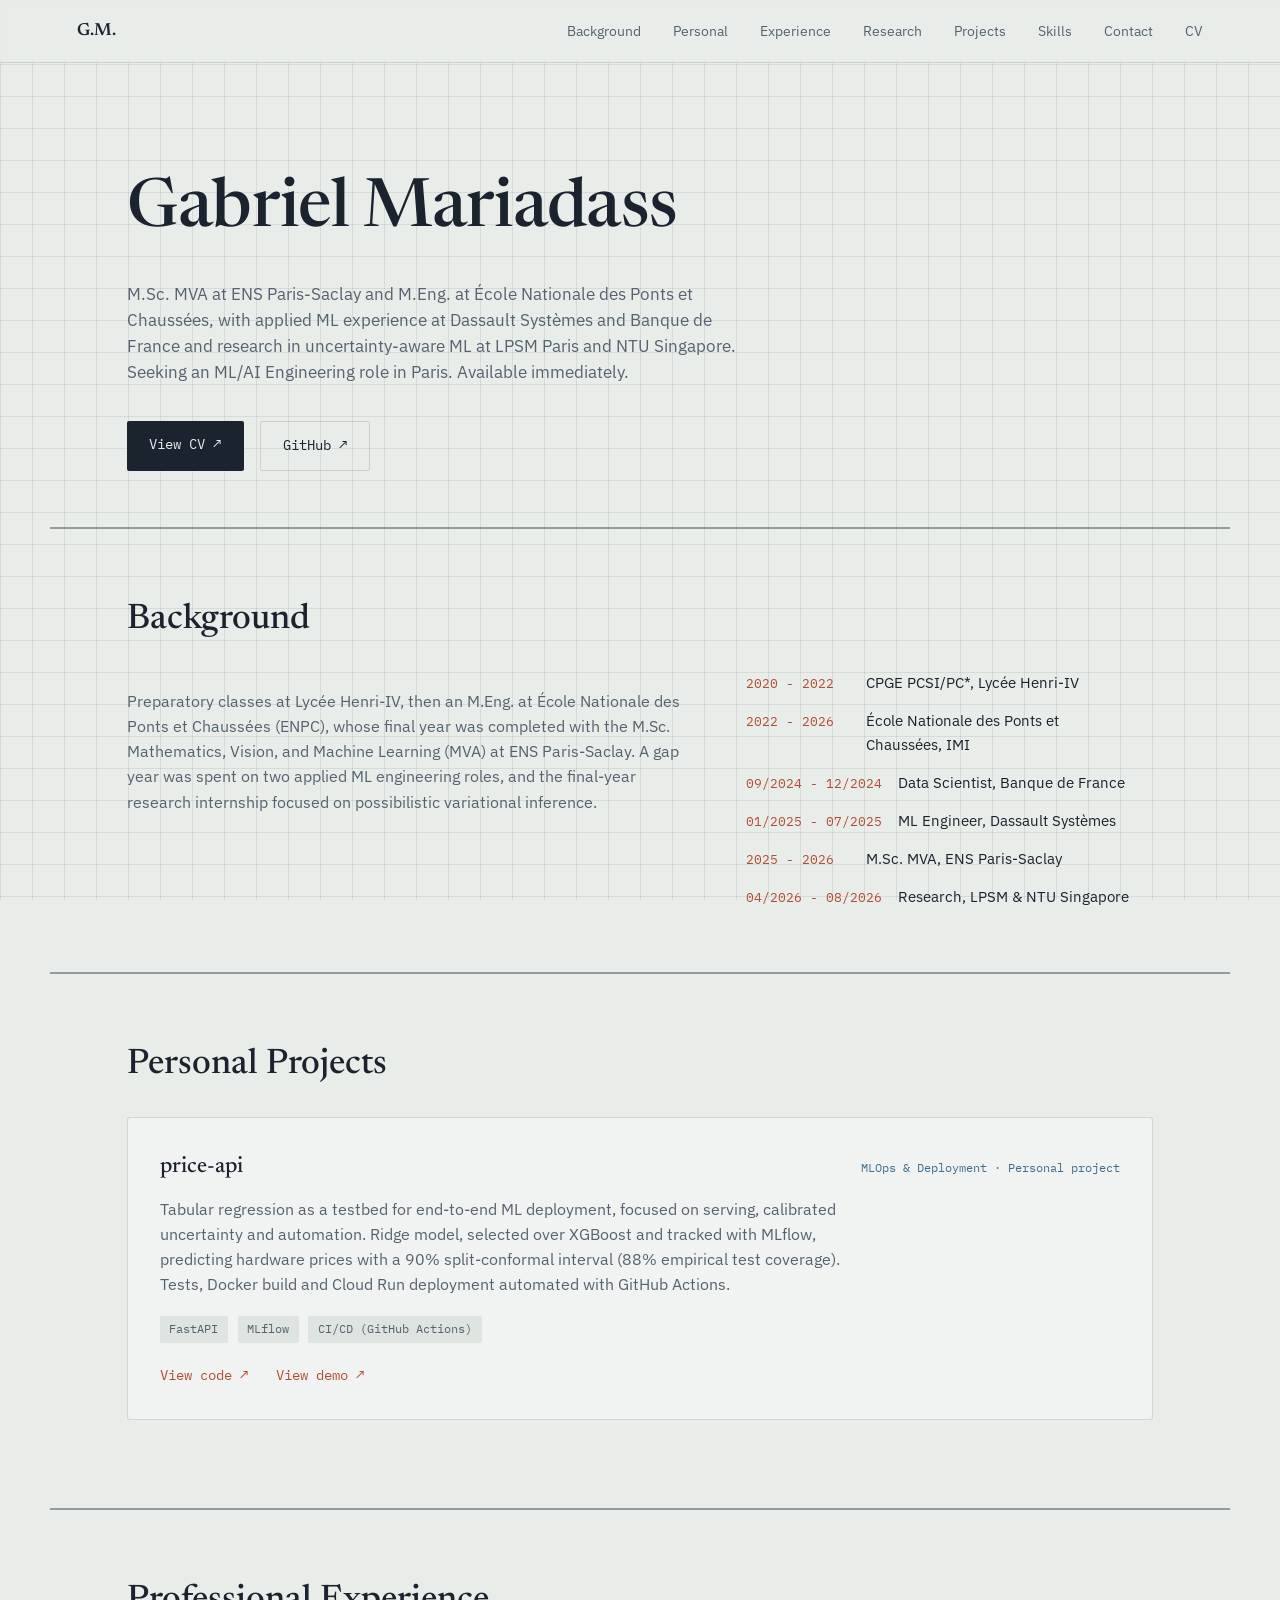
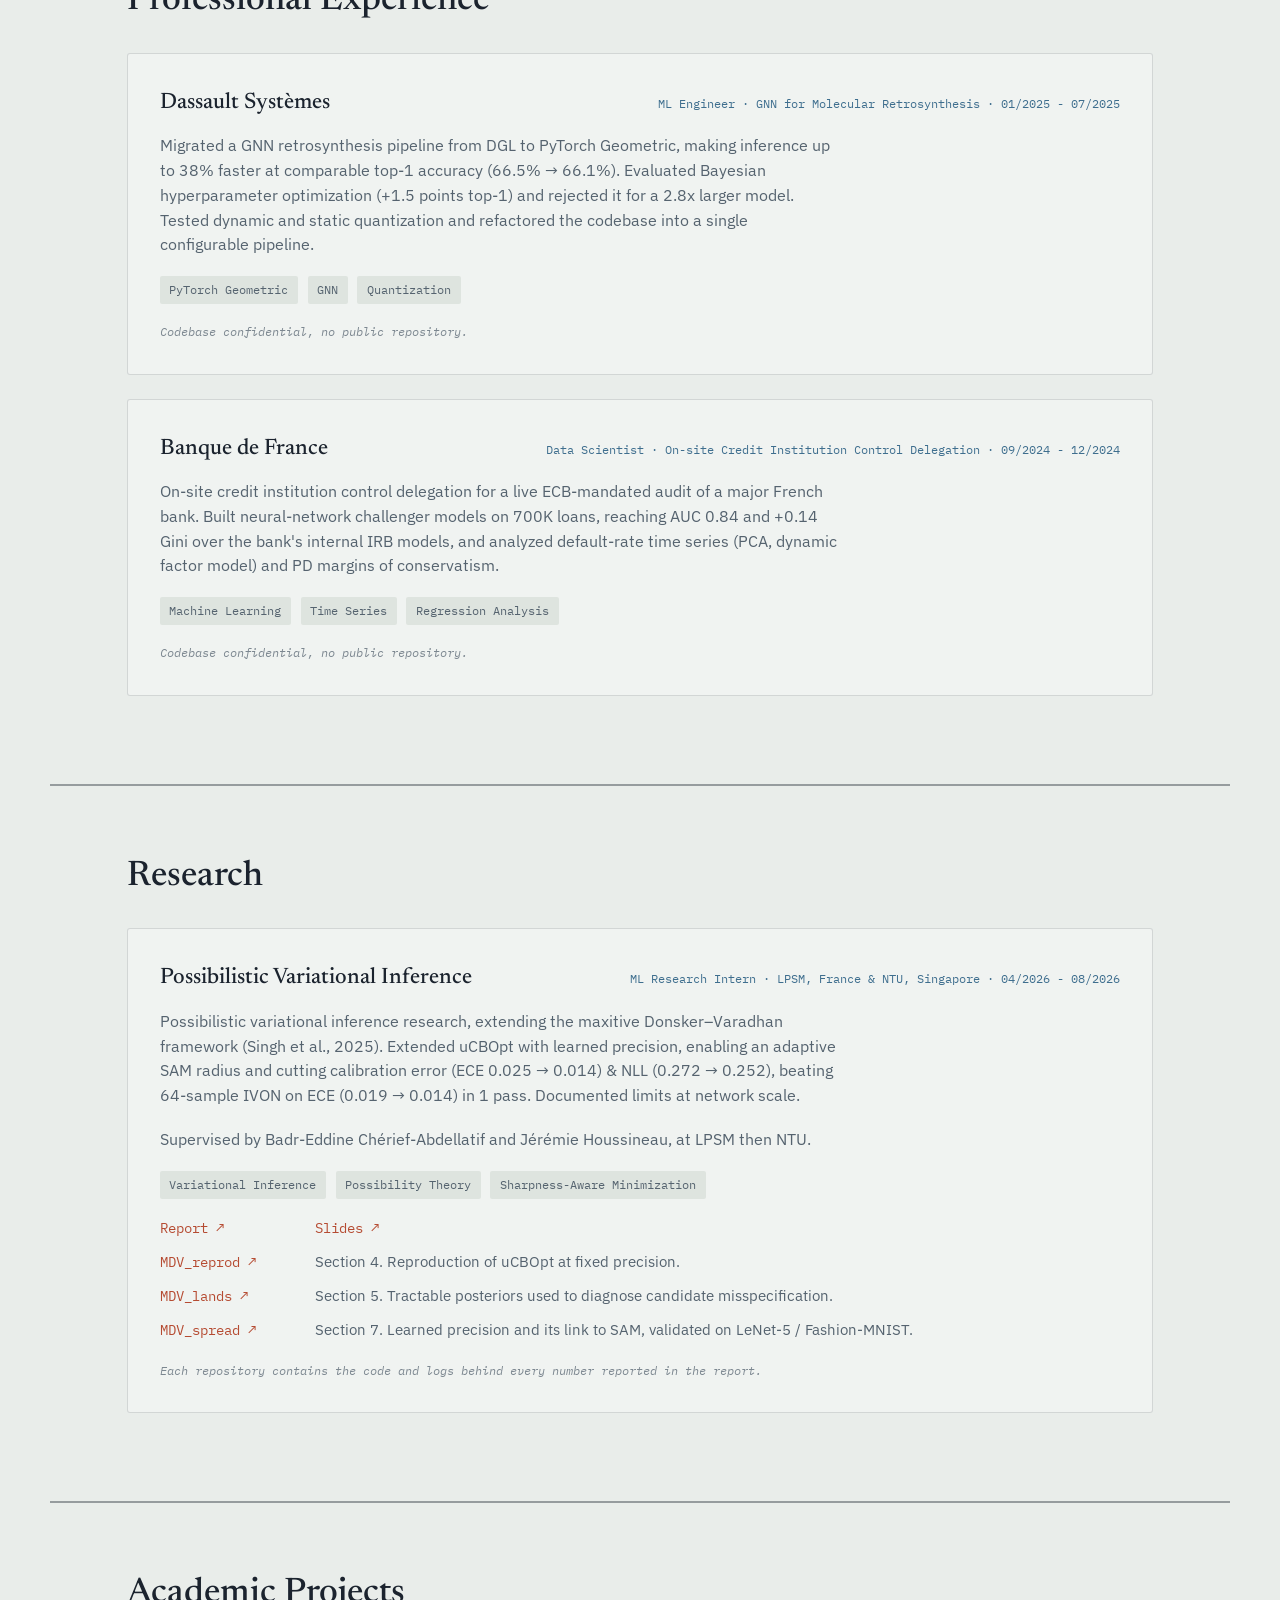
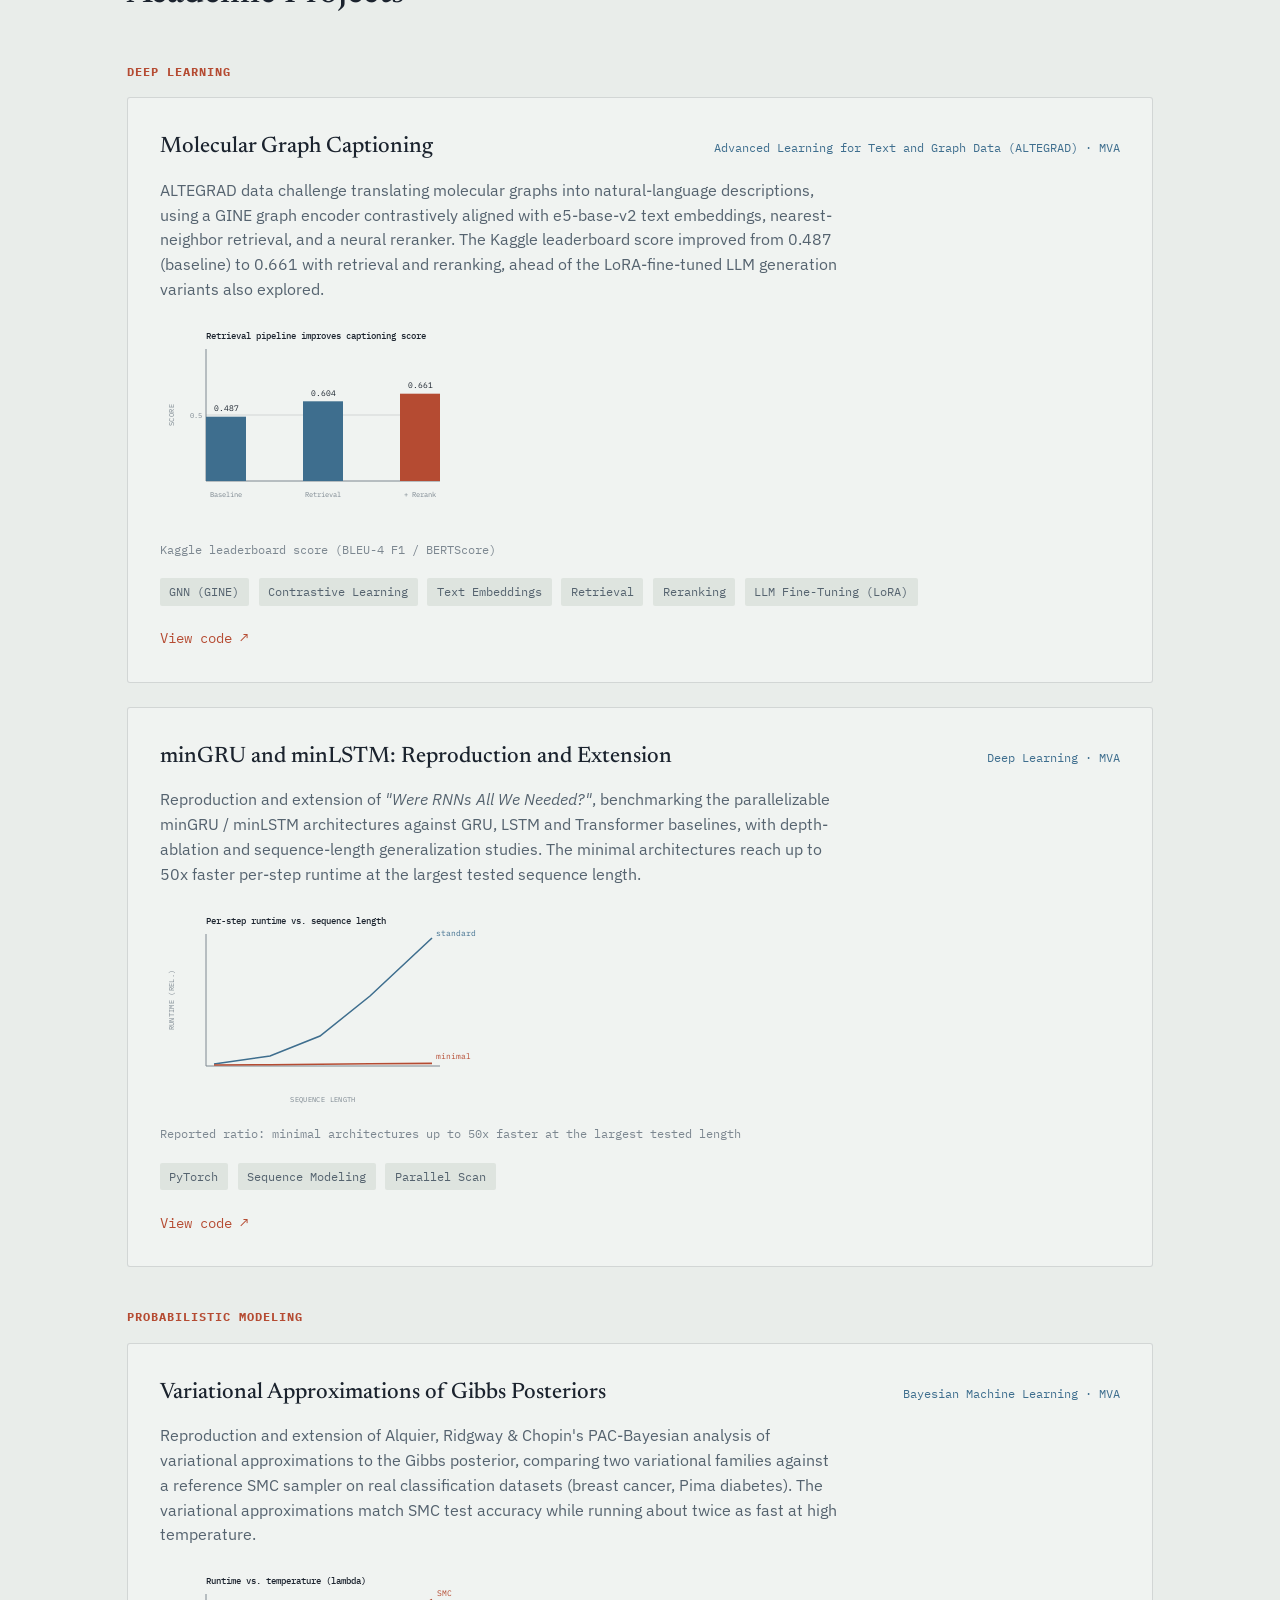
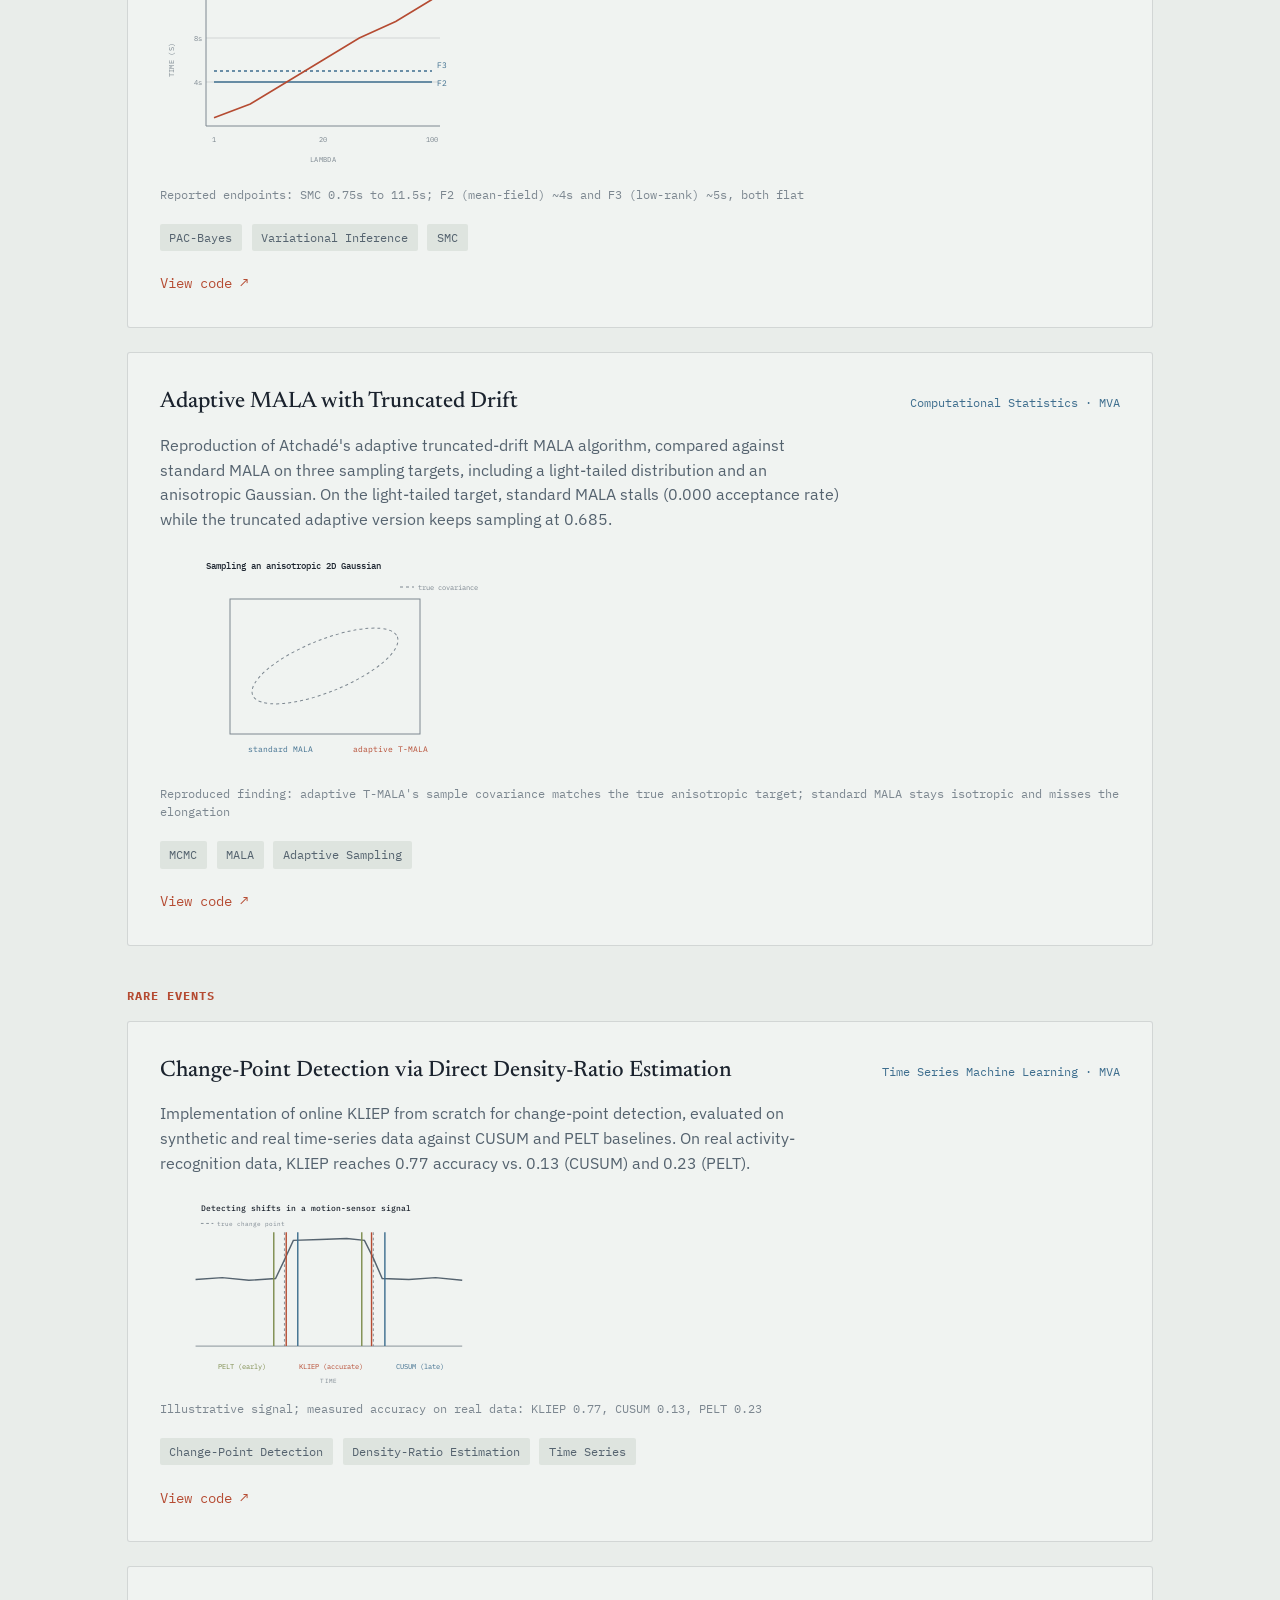
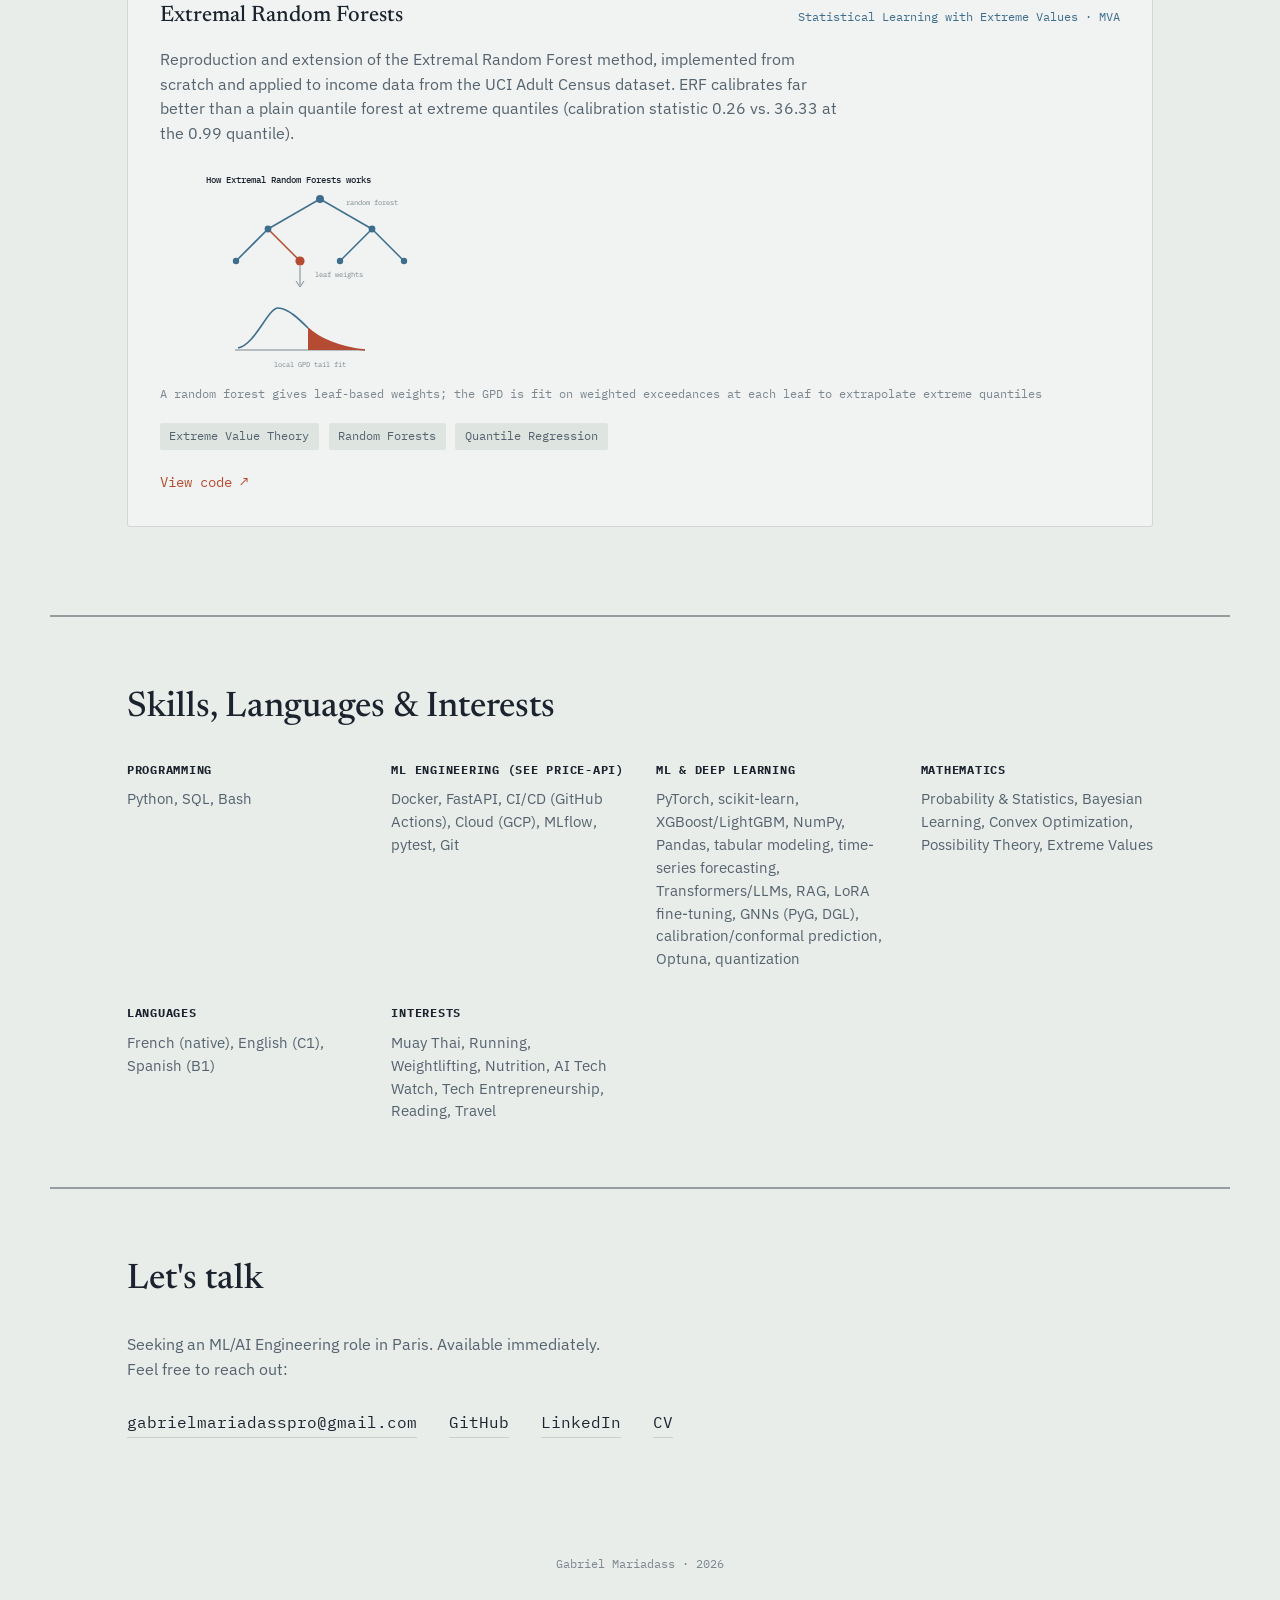
==== index.html @ bae4c79f "Add report, slides and repository links to the research entry, update its description Co-Authored-By" ====
<!DOCTYPE html>
<html lang="en">
<head>
<meta charset="UTF-8">
<meta name="viewport" content="width=device-width, initial-scale=1.0">
<title>Gabriel Mariadass · Portfolio</title>
<meta name="description" content="Gabriel Mariadass · ML/AI Engineer, M.Sc. in Mathematics, Vision, and Machine Learning (MVA), research in possibilistic variational inference and applied ML engineering.">
<link rel="preconnect" href="https://fonts.googleapis.com">
<link rel="preconnect" href="https://fonts.gstatic.com" crossorigin>
<link href="https://fonts.googleapis.com/css2?family=Newsreader:ital,opsz,wght@0,6..72,400;0,6..72,500;0,6..72,600;1,6..72,400&family=IBM+Plex+Sans:wght@400;500;600&family=IBM+Plex+Mono:wght@400;500&display=swap" rel="stylesheet">
<link rel="stylesheet" href="style.css?v=16">
</head>
<body>

<div class="grid-backdrop" aria-hidden="true"></div>

<nav class="nav">
  <a href="#top" class="nav-mark">G.M.</a>
  <div class="nav-links">
    <a href="#about">Background</a>
    <a href="#personal-projects">Personal</a>
    <a href="#experience">Experience</a>
    <a href="#research">Research</a>
    <a href="#projects">Projects</a>
    <a href="#skills">Skills</a>
    <a href="#contact">Contact</a>
    <a href="CV.pdf" target="_blank" rel="noopener">CV</a>
  </div>
</nav>

<main id="top">

  <!-- HERO -->
  <section class="hero">
    <div class="hero-text">
      <h1>Gabriel Mariadass</h1>
      <p class="hero-sub">
        M.Sc. MVA at ENS Paris-Saclay and M.Eng. at École Nationale des Ponts et Chaussées, with
        applied ML experience at Dassault Systèmes and Banque de France and research in
        uncertainty-aware ML at LPSM Paris and NTU Singapore. Seeking an ML/AI Engineering role in
        Paris. Available immediately.
      </p>
      <div class="hero-cta">
        <a href="CV.pdf" class="btn-primary" target="_blank" rel="noopener">View CV ↗</a>
        <a href="https://github.com/mariadass-gabriel" class="btn-ghost" target="_blank" rel="noopener">GitHub ↗</a>
      </div>
    </div>
  </section>

  <!-- ABOUT -->
  <section id="about" class="about">
    <h2 class="section-title">Background</h2>
    <div class="about-grid">
      <p class="about-text">
        Preparatory classes at Lycée Henri-IV, then an M.Eng. at École Nationale des Ponts et
        Chaussées (ENPC), whose final year was completed with the M.Sc. Mathematics, Vision, and
        Machine Learning (MVA) at ENS Paris-Saclay. A gap year was spent on two applied ML
        engineering roles, and the final-year research internship focused on possibilistic
        variational inference.
      </p>
      <ol class="timeline">
        <li><span class="t-year">2020 - 2022</span><span class="t-label">CPGE PCSI/PC*, Lycée Henri-IV</span></li>
        <li><span class="t-year">2022 - 2026</span><span class="t-label">École Nationale des Ponts et Chaussées,&nbsp;IMI</span></li>
        <li><span class="t-year">09/2024 - 12/2024</span><span class="t-label">Data Scientist, Banque de France</span></li>
        <li><span class="t-year">01/2025 - 07/2025</span><span class="t-label">ML Engineer, Dassault Systèmes</span></li>
        <li><span class="t-year">2025 - 2026</span><span class="t-label">M.Sc. MVA, ENS Paris-Saclay</span></li>
        <li><span class="t-year">04/2026 - 08/2026</span><span class="t-label">Research, LPSM &amp; NTU Singapore</span></li>
      </ol>
    </div>
  </section>

  <!-- PERSONAL PROJECTS -->
  <section id="personal-projects" class="work">
    <h2 class="section-title">Personal Projects</h2>

    <article class="card">
      <div class="card-head">
        <h3>price-api</h3>
        <span class="card-tag">MLOps &amp; Deployment · Personal project</span>
      </div>
      <p class="card-desc">
        Tabular regression as a testbed for end-to-end ML deployment, focused on serving, calibrated
        uncertainty and automation. Ridge model, selected over XGBoost and tracked with MLflow,
        predicting hardware prices with a 90% split-conformal interval (88% empirical test
        coverage). Tests, Docker build and Cloud Run deployment automated with GitHub Actions.
      </p>
      <div class="card-meta">
        <span class="chip">FastAPI</span>
        <span class="chip">MLflow</span>
        <span class="chip">CI/CD (GitHub Actions)</span>
      </div>
      <a href="https://github.com/mariadass-gabriel/price-api" class="card-link" target="_blank" rel="noopener">View code ↗</a>
      <!-- DEMO-LINK START: delete from here to DEMO-LINK END, plus the files demo.html and demo.js, once the demo is shut down (planned around 2027-01-10) -->
      <a href="demo.html" class="card-link" target="_blank" rel="noopener">View demo ↗</a>
      <!-- DEMO-LINK END -->
    </article>
  </section>

  <!-- EXPERIENCE -->
  <section id="experience" class="work">
    <h2 class="section-title">Professional Experience</h2>

    <article class="card">
      <div class="card-head">
        <h3>Dassault Systèmes</h3>
        <span class="card-tag">ML Engineer · GNN for Molecular Retrosynthesis · 01/2025 - 07/2025</span>
      </div>
      <p class="card-desc">
        Migrated a GNN retrosynthesis pipeline from DGL to PyTorch Geometric, making inference up to
        38% faster at comparable top-1 accuracy (66.5% → 66.1%). Evaluated Bayesian hyperparameter
        optimization (+1.5 points top-1) and rejected it for a 2.8x larger model. Tested dynamic and
        static quantization and refactored the codebase into a single configurable pipeline.
      </p>
      <div class="card-meta">
        <span class="chip">PyTorch Geometric</span>
        <span class="chip">GNN</span>
        <span class="chip">Quantization</span>
      </div>
      <p class="card-note">Codebase confidential, no public repository.</p>
    </article>

    <article class="card">
      <div class="card-head">
        <h3>Banque de France</h3>
        <span class="card-tag">Data Scientist · On-site Credit Institution Control Delegation · 09/2024 - 12/2024</span>
      </div>
      <p class="card-desc">
        On-site credit institution control delegation for a live ECB-mandated audit of a major
        French bank. Built neural-network challenger models on 700K loans, reaching AUC 0.84 and
        +0.14 Gini over the bank's internal IRB models, and analyzed default-rate time series (PCA,
        dynamic factor model) and PD margins of conservatism.
      </p>
      <div class="card-meta">
        <span class="chip">Machine Learning</span>
        <span class="chip">Time Series</span>
        <span class="chip">Regression Analysis</span>
      </div>
      <p class="card-note">Codebase confidential, no public repository.</p>
    </article>
  </section>

  <!-- RESEARCH -->
  <section id="research" class="work">
    <h2 class="section-title">Research</h2>

    <article class="card">
      <div class="card-head">
        <h3>Possibilistic Variational Inference</h3>
        <span class="card-tag">ML Research Intern · LPSM, France &amp; NTU, Singapore · 04/2026 - 08/2026</span>
      </div>
      <p class="card-desc">
        Possibilistic variational inference research, extending the maxitive Donsker–Varadhan
        framework (Singh et al., 2025). Extended uCBOpt with learned precision, enabling an adaptive
        SAM radius and cutting calibration error (ECE 0.025 → 0.014) &amp; NLL (0.272 → 0.252),
        beating 64-sample IVON on ECE (0.019 → 0.014) in 1 pass. Documented limits at network scale.
      </p>
      <p class="card-desc">
        Supervised by Badr-Eddine Chérief-Abdellatif and Jérémie Houssineau, at LPSM then NTU.
      </p>
      <div class="card-meta">
        <span class="chip">Variational Inference</span>
        <span class="chip">Possibility Theory</span>
        <span class="chip">Sharpness-Aware Minimization</span>
      </div>
      <ul class="card-resources">
        <li>
          <a href="research-report.pdf" class="card-link" target="_blank" rel="noopener">Report ↗</a>
          <a href="research-slides.pdf" class="card-link" target="_blank" rel="noopener">Slides ↗</a>
        </li>
        <li>
          <a href="https://github.com/mariadass-gabriel/MDV_reprod" class="card-link" target="_blank" rel="noopener">MDV_reprod ↗</a>
          <span>Section 4. Reproduction of uCBOpt at fixed precision.</span>
        </li>
        <li>
          <a href="https://github.com/mariadass-gabriel/MDV_lands" class="card-link" target="_blank" rel="noopener">MDV_lands ↗</a>
          <span>Section 5. Tractable posteriors used to diagnose candidate misspecification.</span>
        </li>
        <li>
          <a href="https://github.com/mariadass-gabriel/MDV_spread" class="card-link" target="_blank" rel="noopener">MDV_spread ↗</a>
          <span>Section 7. Learned precision and its link to SAM, validated on LeNet-5 / Fashion-MNIST.</span>
        </li>
      </ul>
      <p class="card-note">Each repository contains the code and logs behind every number reported in the report.</p>
    </article>
  </section>

  <!-- PROJECTS -->
  <section id="projects" class="work">
    <h2 class="section-title">Academic Projects</h2>

    <div class="project-category">
      <h3 class="category-title">Deep Learning</h3>

      <article class="card">
        <div class="card-head">
          <h3>Molecular Graph Captioning</h3>
          <span class="card-tag">Advanced Learning for Text and Graph Data (ALTEGRAD) · MVA</span>
        </div>
        <p class="card-desc">
          ALTEGRAD data challenge translating molecular graphs into natural-language
          descriptions, using a GINE graph encoder contrastively aligned with e5-base-v2 text
          embeddings, nearest-neighbor retrieval, and a neural reranker. The Kaggle leaderboard
          score improved from 0.487 (baseline) to 0.661 with retrieval and reranking, ahead of
          the LoRA-fine-tuned LLM generation variants also explored.
        </p>
        <div class="card-figure">
          <svg class="fig-plot" viewBox="0 0 320 210" xmlns="http://www.w3.org/2000/svg" role="img" aria-label="Bar chart showing the Kaggle leaderboard score rising across three pipeline stages: baseline, retrieval, and retrieval with reranking">
            <text x="46" y="18" class="fig-title">Retrieval pipeline improves captioning score</text>

            <line x1="46" y1="94" x2="280" y2="94" class="fig-grid"/>
            <text x="42" y="97" text-anchor="end" class="fig-label">0.5</text>

            <line x1="46" y1="28" x2="46" y2="160" class="fig-axis"/>
            <line x1="46" y1="160" x2="280" y2="160" class="fig-axis"/>

            <rect x="46" y="95.7" width="40" height="64.3" class="fig-bar slate" style="animation-delay:0.1s"/>
            <rect x="143" y="80.3" width="40" height="79.7" class="fig-bar slate" style="animation-delay:0.25s"/>
            <rect x="240" y="72.7" width="40" height="87.3" class="fig-bar rust" style="animation-delay:0.4s"/>

            <text x="66" y="90" text-anchor="middle" class="fig-value">0.487</text>
            <text x="163" y="75" text-anchor="middle" class="fig-value">0.604</text>
            <text x="260" y="67" text-anchor="middle" class="fig-value">0.661</text>

            <text x="66" y="176" text-anchor="middle" class="fig-label">Baseline</text>
            <text x="163" y="176" text-anchor="middle" class="fig-label">Retrieval</text>
            <text x="260" y="176" text-anchor="middle" class="fig-label">+ Rerank</text>
            <text x="14" y="94" text-anchor="middle" class="fig-axis-title" transform="rotate(-90 14 94)">Score</text>
          </svg>
          <p class="fig-caption">Kaggle leaderboard score (BLEU-4 F1 / BERTScore)</p>
        </div>
        <div class="card-meta">
          <span class="chip">GNN (GINE)</span>
          <span class="chip">Contrastive Learning</span>
          <span class="chip">Text Embeddings</span>
          <span class="chip">Retrieval</span>
          <span class="chip">Reranking</span>
          <span class="chip">LLM Fine-Tuning (LoRA)</span>
        </div>
        <a href="https://github.com/mariadass-gabriel/molecular-graph-captioning" class="card-link" target="_blank" rel="noopener">View code ↗</a>
      </article>

      <article class="card">
        <div class="card-head">
          <h3>minGRU and minLSTM: Reproduction and Extension</h3>
          <span class="card-tag">Deep Learning · MVA</span>
        </div>
        <p class="card-desc">
          Reproduction and extension of <em>"Were RNNs All We Needed?"</em>, benchmarking the
          parallelizable minGRU / minLSTM architectures against GRU, LSTM and Transformer
          baselines, with depth-ablation and sequence-length generalization studies. The
          minimal architectures reach up to 50x faster per-step runtime at the largest tested
          sequence length.
        </p>
        <div class="card-figure">
          <svg class="fig-plot" viewBox="0 0 320 210" xmlns="http://www.w3.org/2000/svg" role="img" aria-label="Line chart of per-step runtime versus sequence length: standard architectures rise steeply while minimal architectures stay flat, up to 50 times faster at the longest sequence tested">
            <text x="46" y="18" class="fig-title">Per-step runtime vs. sequence length</text>

            <line x1="46" y1="28" x2="46" y2="160" class="fig-axis"/>
            <line x1="46" y1="160" x2="280" y2="160" class="fig-axis"/>

            <path d="M54,158 L110,150 L160,130 L210,90 L272,32" class="fig-line slate fig-draw" pathLength="1"/>
            <path d="M54,159 L110,158.7 L160,158.3 L210,157.8 L272,157.4" class="fig-line rust fig-draw" pathLength="1" style="animation-delay:0.3s"/>

            <text x="276" y="30" class="fig-value slate">standard</text>
            <text x="276" y="153" class="fig-value rust">minimal</text>

            <text x="163" y="196" text-anchor="middle" class="fig-axis-title">Sequence length</text>
            <text x="14" y="94" text-anchor="middle" class="fig-axis-title" transform="rotate(-90 14 94)">Runtime (rel.)</text>
          </svg>
          <p class="fig-caption">Reported ratio: minimal architectures up to 50x faster at the largest tested length</p>
        </div>
        <div class="card-meta">
          <span class="chip">PyTorch</span>
          <span class="chip">Sequence Modeling</span>
          <span class="chip">Parallel Scan</span>
        </div>
        <a href="https://github.com/mariadass-gabriel/minRNNs" class="card-link" target="_blank" rel="noopener">View code ↗</a>
      </article>
    </div>

    <div class="project-category">
      <h3 class="category-title">Probabilistic Modeling</h3>

      <article class="card">
        <div class="card-head">
          <h3>Variational Approximations of Gibbs Posteriors</h3>
          <span class="card-tag">Bayesian Machine Learning · MVA</span>
        </div>
        <p class="card-desc">
          Reproduction and extension of Alquier, Ridgway &amp; Chopin's PAC-Bayesian analysis
          of variational approximations to the Gibbs posterior, comparing two variational
          families against a reference SMC sampler on real classification datasets (breast
          cancer, Pima diabetes). The variational approximations match SMC test accuracy while
          running about twice as fast at high temperature.
        </p>
        <div class="card-figure">
          <svg class="fig-plot" viewBox="0 0 320 210" xmlns="http://www.w3.org/2000/svg" role="img" aria-label="Line chart of computation time versus lambda: SMC rises steeply while the F2 mean-field and F3 low-rank variational families each stay flat">
            <text x="46" y="18" class="fig-title">Runtime vs. temperature (lambda)</text>

            <line x1="46" y1="116" x2="280" y2="116" class="fig-grid"/>
            <line x1="46" y1="72" x2="280" y2="72" class="fig-grid"/>
            <text x="42" y="119" text-anchor="end" class="fig-label">4s</text>
            <text x="42" y="75" text-anchor="end" class="fig-label">8s</text>

            <line x1="46" y1="28" x2="46" y2="160" class="fig-axis"/>
            <line x1="46" y1="160" x2="280" y2="160" class="fig-axis"/>

            <path d="M54,116 L272,116" class="fig-line slate fig-draw" pathLength="1"/>
            <path d="M54,105 L272,105" class="fig-line slate fig-dash fig-fade"/>
            <path d="M54,151.75 L90.3,138 L126.7,116 L163,94 L199.3,72 L235.7,55.5 L272,33.5" class="fig-line rust fig-draw" pathLength="1" style="animation-delay:0.25s"/>

            <text x="277" y="30" class="fig-value rust">SMC</text>
            <text x="277" y="102" class="fig-value slate">F3</text>
            <text x="277" y="120" class="fig-value slate">F2</text>

            <text x="54" y="176" text-anchor="middle" class="fig-label">1</text>
            <text x="163" y="176" text-anchor="middle" class="fig-label">20</text>
            <text x="272" y="176" text-anchor="middle" class="fig-label">100</text>
            <text x="163" y="196" text-anchor="middle" class="fig-axis-title">lambda</text>
            <text x="14" y="94" text-anchor="middle" class="fig-axis-title" transform="rotate(-90 14 94)">Time (s)</text>
          </svg>
          <p class="fig-caption">Reported endpoints: SMC 0.75s to 11.5s; F2 (mean-field) ~4s and F3 (low-rank) ~5s, both flat</p>
        </div>
        <div class="card-meta">
          <span class="chip">PAC-Bayes</span>
          <span class="chip">Variational Inference</span>
          <span class="chip">SMC</span>
        </div>
        <a href="https://github.com/mariadass-gabriel/variational-gibbs-posteriors" class="card-link" target="_blank" rel="noopener">View code ↗</a>
      </article>

      <article class="card">
        <div class="card-head">
          <h3>Adaptive MALA with Truncated Drift</h3>
          <span class="card-tag">Computational Statistics · MVA</span>
        </div>
        <p class="card-desc">
          Reproduction of Atchadé's adaptive truncated-drift MALA algorithm, compared against
          standard MALA on three sampling targets, including a light-tailed distribution and
          an anisotropic Gaussian. On the light-tailed target, standard MALA stalls (0.000
          acceptance rate) while the truncated adaptive version keeps sampling at 0.685.
        </p>
        <div class="card-figure">
          <svg class="fig-plot" viewBox="0 0 320 224" xmlns="http://www.w3.org/2000/svg" role="img" aria-label="A 2D map of samples on an anisotropic Gaussian target: standard MALA's samples form a small isotropic cluster that misses the target's elongation, while adaptive truncated-drift MALA's samples spread to match the true tilted covariance">
            <text x="46" y="18" class="fig-title">Sampling an anisotropic 2D Gaussian</text>

            <line x1="240" y1="36" x2="254" y2="36" class="fig-axis fig-dash"/>
            <text x="258" y="39" class="fig-label">true covariance</text>

            <rect x="70" y="48" width="190" height="135" fill="none" class="fig-axis"/>
            <ellipse cx="165" cy="115" rx="78" ry="26" transform="rotate(-22 165 115)" fill="none" class="fig-axis fig-dash"/>

            <g>
              <circle cx="140" cy="121" r="2.6" class="fig-loop-pt slate" style="animation-delay:0.00s"/>
              <circle cx="155" cy="115" r="2.6" class="fig-loop-pt slate" style="animation-delay:0.12s"/>
              <circle cx="148" cy="133" r="2.6" class="fig-loop-pt slate" style="animation-delay:0.24s"/>
              <circle cx="160" cy="125" r="2.6" class="fig-loop-pt slate" style="animation-delay:0.36s"/>
              <circle cx="145" cy="137" r="2.6" class="fig-loop-pt slate" style="animation-delay:0.48s"/>
              <circle cx="152" cy="112" r="2.6" class="fig-loop-pt slate" style="animation-delay:0.60s"/>
              <circle cx="158" cy="139" r="2.6" class="fig-loop-pt slate" style="animation-delay:0.72s"/>
              <circle cx="142" cy="125" r="2.6" class="fig-loop-pt slate" style="animation-delay:0.84s"/>
              <circle cx="150" cy="109" r="2.6" class="fig-loop-pt slate" style="animation-delay:0.96s"/>
              <circle cx="163" cy="129" r="2.6" class="fig-loop-pt slate" style="animation-delay:1.08s"/>
            </g>
            <g>
              <circle cx="95.5" cy="143.1" r="2.6" class="fig-loop-pt rust" style="animation-delay:0.05s"/>
              <circle cx="109.4" cy="137.5" r="2.6" class="fig-loop-pt rust" style="animation-delay:0.15s"/>
              <circle cx="113.9" cy="148.6" r="2.6" class="fig-loop-pt rust" style="animation-delay:0.25s"/>
              <circle cx="123.3" cy="131.9" r="2.6" class="fig-loop-pt rust" style="animation-delay:0.35s"/>
              <circle cx="118.1" cy="118.9" r="2.6" class="fig-loop-pt rust" style="animation-delay:0.45s"/>
              <circle cx="137.2" cy="126.25" r="2.6" class="fig-loop-pt rust" style="animation-delay:0.55s"/>
              <circle cx="143.2" cy="141.1" r="2.6" class="fig-loop-pt rust" style="animation-delay:0.65s"/>
              <circle cx="151.1" cy="120.6" r="2.6" class="fig-loop-pt rust" style="animation-delay:0.75s"/>
              <circle cx="144.4" cy="103.9" r="2.6" class="fig-loop-pt rust" style="animation-delay:0.85s"/>
              <circle cx="165" cy="115" r="2.6" class="fig-loop-pt rust" style="animation-delay:0.95s"/>
              <circle cx="172.5" cy="133.5" r="2.6" class="fig-loop-pt rust" style="animation-delay:1.05s"/>
              <circle cx="157.5" cy="96.5" r="2.6" class="fig-loop-pt rust" style="animation-delay:1.15s"/>
              <circle cx="178.9" cy="109.4" r="2.6" class="fig-loop-pt rust" style="animation-delay:1.25s"/>
              <circle cx="185.7" cy="126.1" r="2.6" class="fig-loop-pt rust" style="animation-delay:1.35s"/>
              <circle cx="192.8" cy="103.75" r="2.6" class="fig-loop-pt rust" style="animation-delay:1.45s"/>
              <circle cx="186.8" cy="88.95" r="2.6" class="fig-loop-pt rust" style="animation-delay:1.55s"/>
              <circle cx="206.7" cy="98.1" r="2.6" class="fig-loop-pt rust" style="animation-delay:1.65s"/>
              <circle cx="211.95" cy="111.1" r="2.6" class="fig-loop-pt rust" style="animation-delay:1.75s"/>
              <circle cx="220.6" cy="92.5" r="2.6" class="fig-loop-pt rust" style="animation-delay:1.85s"/>
              <circle cx="216.1" cy="81.4" r="2.6" class="fig-loop-pt rust" style="animation-delay:1.95s"/>
              <circle cx="234.5" cy="86.9" r="2.6" class="fig-loop-pt rust" style="animation-delay:2.05s"/>
            </g>

            <text x="120" y="201" text-anchor="middle" class="fig-value slate">standard MALA</text>
            <text x="230" y="201" text-anchor="middle" class="fig-value rust">adaptive T-MALA</text>
          </svg>
          <p class="fig-caption">Reproduced finding: adaptive T-MALA's sample covariance matches the true anisotropic target; standard MALA stays isotropic and misses the elongation</p>
        </div>
        <div class="card-meta">
          <span class="chip">MCMC</span>
          <span class="chip">MALA</span>
          <span class="chip">Adaptive Sampling</span>
        </div>
        <a href="https://github.com/mariadass-gabriel/adaptive-mala-truncated-drift" class="card-link" target="_blank" rel="noopener">View code ↗</a>
      </article>
    </div>

    <div class="project-category">
      <h3 class="category-title">Rare Events</h3>

      <article class="card">
        <div class="card-head">
          <h3>Change-Point Detection via Direct Density-Ratio Estimation</h3>
          <span class="card-tag">Time Series Machine Learning · MVA</span>
        </div>
        <p class="card-desc">
          Implementation of online KLIEP from scratch for change-point detection, evaluated on
          synthetic and real time-series data against CUSUM and PELT baselines. On real
          activity-recognition data, KLIEP reaches 0.77 accuracy vs. 0.13 (CUSUM) and 0.23
          (PELT).
        </p>
        <div class="card-figure">
          <svg class="fig-plot" viewBox="0 0 360 220" xmlns="http://www.w3.org/2000/svg" role="img" aria-label="Illustration of two change points in a motion-sensor signal: KLIEP detects both accurately, CUSUM detects both late due to its known lag, and PELT detects both slightly early">
            <text x="46" y="18" class="fig-title">Detecting shifts in a motion-sensor signal</text>

            <line x1="46" y1="32" x2="60" y2="32" class="fig-axis fig-dash"/>
            <text x="64" y="35" class="fig-label">true change point</text>

            <line x1="140" y1="42" x2="140" y2="170" class="fig-axis fig-dash"/>
            <line x1="240" y1="42" x2="240" y2="170" class="fig-axis fig-dash"/>

            <path d="M40,95 L70,93 L100,96 L130,94 L140,73 L150,51 L180,50 L210,49 L230,51 L240,71 L250,94 L280,95 L310,93 L340,96" class="fig-line ink fig-draw" pathLength="1"/>

            <line x1="40" y1="170" x2="340" y2="170" class="fig-axis"/>

            <line x1="128" y1="42" x2="128" y2="170" class="fig-line moss fig-draw" pathLength="1" style="animation-delay:0.3s"/>
            <line x1="227" y1="42" x2="227" y2="170" class="fig-line moss fig-draw" pathLength="1" style="animation-delay:0.35s"/>
            <line x1="142" y1="42" x2="142" y2="170" class="fig-line rust fig-draw" pathLength="1" style="animation-delay:0.45s"/>
            <line x1="238" y1="42" x2="238" y2="170" class="fig-line rust fig-draw" pathLength="1" style="animation-delay:0.5s"/>
            <line x1="155" y1="42" x2="155" y2="170" class="fig-line slate fig-draw" pathLength="1" style="animation-delay:0.6s"/>
            <line x1="253" y1="42" x2="253" y2="170" class="fig-line slate fig-draw" pathLength="1" style="animation-delay:0.65s"/>

            <text x="92" y="196" text-anchor="middle" class="fig-value moss">PELT (early)</text>
            <text x="192" y="196" text-anchor="middle" class="fig-value rust">KLIEP (accurate)</text>
            <text x="292" y="196" text-anchor="middle" class="fig-value slate">CUSUM (late)</text>

            <text x="190" y="212" text-anchor="middle" class="fig-axis-title">Time</text>
          </svg>
          <p class="fig-caption">Illustrative signal; measured accuracy on real data: KLIEP 0.77, CUSUM 0.13, PELT 0.23</p>
        </div>
        <div class="card-meta">
          <span class="chip">Change-Point Detection</span>
          <span class="chip">Density-Ratio Estimation</span>
          <span class="chip">Time Series</span>
        </div>
        <a href="https://github.com/mariadass-gabriel/change-point-detection-density-ratio" class="card-link" target="_blank" rel="noopener">View code ↗</a>
      </article>

      <article class="card">
        <div class="card-head">
          <h3>Extremal Random Forests</h3>
          <span class="card-tag">Statistical Learning with Extreme Values · MVA</span>
        </div>
        <p class="card-desc">
          Reproduction and extension of the Extremal Random Forest method, implemented from
          scratch and applied to income data from the UCI Adult Census dataset. ERF calibrates
          far better than a plain quantile forest at extreme quantiles (calibration statistic
          0.26 vs. 36.33 at the 0.99 quantile).
        </p>
        <div class="card-figure">
          <svg class="fig-plot" viewBox="0 0 320 210" xmlns="http://www.w3.org/2000/svg" role="img" aria-label="Schematic of the Extremal Random Forests algorithm: a decision tree assigns a query point to a leaf, whose weighted exceedances fit a local generalized Pareto tail">
            <text x="46" y="18" class="fig-title">How Extremal Random Forests works</text>

            <path d="M160,34 L108,64" class="fig-line slate fig-draw" pathLength="1"/>
            <path d="M160,34 L212,64" class="fig-line slate fig-draw" pathLength="1" style="animation-delay:0.08s"/>
            <path d="M108,64 L76,96" class="fig-line slate fig-draw" pathLength="1" style="animation-delay:0.16s"/>
            <path d="M108,64 L140,96" class="fig-line rust fig-draw" pathLength="1" style="animation-delay:0.24s"/>
            <path d="M212,64 L180,96" class="fig-line slate fig-draw" pathLength="1" style="animation-delay:0.32s"/>
            <path d="M212,64 L244,96" class="fig-line slate fig-draw" pathLength="1" style="animation-delay:0.4s"/>

            <circle cx="160" cy="34" r="4" class="fig-dot slate"/>
            <circle cx="108" cy="64" r="3.4" class="fig-dot slate"/>
            <circle cx="212" cy="64" r="3.4" class="fig-dot slate"/>
            <circle cx="76" cy="96" r="3.2" class="fig-dot slate"/>
            <circle cx="140" cy="96" r="4.6" class="fig-dot rust"/>
            <circle cx="180" cy="96" r="3.2" class="fig-dot slate"/>
            <circle cx="244" cy="96" r="3.2" class="fig-dot slate"/>

            <text x="186" y="40" class="fig-label">random forest</text>
            <text x="155" y="112" class="fig-label">leaf weights</text>

            <path d="M140,101 L140,120" class="fig-axis fig-draw" pathLength="1" style="animation-delay:0.5s"/>
            <path d="M136,116 L140,122 L144,116" fill="none" class="fig-axis fig-draw" pathLength="1" style="animation-delay:0.6s"/>

            <line x1="75" y1="185" x2="205" y2="185" class="fig-axis"/>

            <path d="M148,163 C158,173 180,183 205,185 L205,185 L148,185 Z" fill="var(--rust)" opacity="0.2" class="fig-fade" style="animation-delay:0.9s"/>
            <path d="M78,183 C95,180 108,143 118,143 C128,143 140,155 148,163" class="fig-line slate fig-draw" pathLength="1" style="animation-delay:0.75s"/>
            <path d="M148,163 C158,173 180,183 205,185" class="fig-line rust fig-draw" pathLength="1" style="animation-delay:0.85s"/>

            <text x="150" y="202" text-anchor="middle" class="fig-label">local GPD tail fit</text>
          </svg>
          <p class="fig-caption">A random forest gives leaf-based weights; the GPD is fit on weighted exceedances at each leaf to extrapolate extreme quantiles</p>
        </div>
        <div class="card-meta">
          <span class="chip">Extreme Value Theory</span>
          <span class="chip">Random Forests</span>
          <span class="chip">Quantile Regression</span>
        </div>
        <a href="https://github.com/mariadass-gabriel/extremal-random-forests" class="card-link" target="_blank" rel="noopener">View code ↗</a>
      </article>
    </div>
  </section>

  <!-- SKILLS -->
  <section id="skills" class="skills">
    <h2 class="section-title">Skills, Languages &amp; Interests</h2>
    <div class="skills-grid">
      <div class="skill-group">
        <h4>Programming</h4>
        <p>Python, SQL, Bash</p>
      </div>
      <div class="skill-group">
        <h4>ML Engineering (see price-api)</h4>
        <p>Docker, FastAPI, CI/CD (GitHub Actions), Cloud (GCP), MLflow, pytest, Git</p>
      </div>
      <div class="skill-group">
        <h4>ML &amp; Deep Learning</h4>
        <p>PyTorch, scikit-learn, XGBoost/LightGBM, NumPy, Pandas, tabular modeling, time-series
        forecasting, Transformers/LLMs, RAG, LoRA fine-tuning, GNNs (PyG, DGL),
        calibration/conformal prediction, Optuna, quantization</p>
      </div>
      <div class="skill-group">
        <h4>Mathematics</h4>
        <p>Probability &amp; Statistics, Bayesian Learning, Convex Optimization, Possibility
        Theory, Extreme Values</p>
      </div>
      <div class="skill-group">
        <h4>Languages</h4>
        <p>French (native), English (C1), Spanish (B1)</p>
      </div>
      <div class="skill-group">
        <h4>Interests</h4>
        <p>Muay Thai, Running, Weightlifting, Nutrition, AI Tech Watch, Tech Entrepreneurship,
        Reading, Travel</p>
      </div>
    </div>
  </section>

  <!-- CONTACT -->
  <section id="contact" class="contact">
    <h2 class="section-title">Let's talk</h2>
    <p class="contact-text">
      Seeking an ML/AI Engineering role in Paris. Available immediately.<br>Feel free to reach out:
    </p>
    <div class="contact-links">
      <a href="mailto:gabrielmariadasspro@gmail.com">gabrielmariadasspro@gmail.com</a>
      <a href="https://github.com/mariadass-gabriel" target="_blank" rel="noopener">GitHub</a>
      <a href="https://www.linkedin.com/in/gabriel-mariadass" target="_blank" rel="noopener">LinkedIn</a>
      <a href="CV.pdf" target="_blank" rel="noopener">CV</a>
    </div>
  </section>

</main>

<footer class="footer">
  <p>Gabriel Mariadass · <span id="year"></span></p>
</footer>

<script src="script.js"></script>
</body>
</html>
---- style.css ----
:root {
  --paper: #e9edea;
  --paper-2: #dee4df;
  --ink: #1b232e;
  --ink-soft: #55636f;
  --ink-faint: #7c8790;
  --rust: #b54b32;
  --slate: #3e6e8e;
  --moss: #7d8c4e;
  --grid-line: rgba(27, 35, 46, 0.09);
  --border: rgba(27, 35, 46, 0.14);
  --divider: rgba(27, 35, 46, 0.4);

  --font-display: "Newsreader", serif;
  --font-body: "IBM Plex Sans", sans-serif;
  --font-mono: "IBM Plex Mono", monospace;
}

* { box-sizing: border-box; }

html { scroll-behavior: smooth; }

@media (prefers-reduced-motion: reduce) {
  html { scroll-behavior: auto; }
  *, *::before, *::after { animation-duration: 0.01ms !important; transition-duration: 0.01ms !important; }
}

body {
  margin: 0;
  background: var(--paper);
  color: var(--ink);
  font-family: var(--font-body);
  line-height: 1.55;
  -webkit-font-smoothing: antialiased;
}

.grid-backdrop {
  position: fixed;
  inset: 0;
  z-index: -1;
  background-image:
    linear-gradient(var(--grid-line) 1px, transparent 1px),
    linear-gradient(90deg, var(--grid-line) 1px, transparent 1px);
  background-size: 32px 32px;
  background-color: var(--paper);
}

a { color: inherit; }

.eyebrow {
  font-family: var(--font-mono);
  font-size: 0.72rem;
  letter-spacing: 0.12em;
  color: var(--rust);
  margin: 0 0 0.9rem 0;
  text-transform: uppercase;
}

.section-title {
  font-family: var(--font-display);
  font-weight: 500;
  font-size: clamp(1.6rem, 3vw, 2.2rem);
  margin: 0 0 1.5rem 0;
}

/* NAV */
.nav {
  position: sticky;
  top: 0;
  z-index: 10;
  display: flex;
  justify-content: space-between;
  align-items: center;
  padding: 1.1rem 6vw;
  background: rgba(233, 237, 234, 0.82);
  backdrop-filter: blur(6px);
  border-bottom: 1px solid var(--border);
}

.nav-mark {
  font-family: var(--font-display);
  font-weight: 600;
  font-size: 1.1rem;
  text-decoration: none;
}

.nav-links { display: flex; gap: 2rem; }

.nav-links a {
  text-decoration: none;
  font-size: 0.9rem;
  color: var(--ink-soft);
  transition: color 0.2s ease;
}
.nav-links a:hover { color: var(--rust); }

/* HERO */
.hero {
  max-width: 1180px;
  margin: 0 auto;
  padding: 6rem 6vw 3.5rem;
  border-top: none;
}

.hero h1 {
  font-family: var(--font-display);
  font-weight: 500;
  font-size: clamp(2.6rem, 5.5vw, 4.2rem);
  margin: 0 0 1.1rem 0;
  letter-spacing: -0.01em;
}

.hero-sub {
  font-size: 1.05rem;
  color: var(--ink-soft);
  max-width: 62ch;
  margin: 0 0 2.2rem 0;
}

.hero-cta { display: flex; gap: 1rem; flex-wrap: wrap; }

.btn-primary, .btn-ghost {
  display: inline-block;
  font-family: var(--font-mono);
  font-size: 0.85rem;
  padding: 0.85rem 1.4rem;
  text-decoration: none;
  border-radius: 2px;
  transition: transform 0.15s ease, background 0.15s ease;
}

.btn-primary {
  background: var(--ink);
  color: var(--paper);
}
.btn-primary:hover { transform: translateY(-2px); }

.btn-ghost {
  border: 1px solid var(--border);
  color: var(--ink);
}
.btn-ghost:hover { border-color: var(--rust); color: var(--rust); }

.hero-figure { text-align: center; }

/* FIGURES (project result illustrations, reused in hero + project cards) */
.card-figure { margin: 0 0 1.2rem 0; }

.fig-plot { width: 100%; height: auto; max-width: 320px; display: block; }
.hero-figure .fig-plot { max-width: 420px; margin: 0 auto; }

.fig-axis { stroke: var(--ink-faint); stroke-width: 1; }
.fig-grid { stroke: var(--border); stroke-width: 1; }

.fig-title {
  font-family: var(--font-mono);
  font-size: 8.5px;
  font-weight: 500;
  fill: var(--ink);
}
.fig-axis-title {
  font-family: var(--font-mono);
  font-size: 7px;
  fill: var(--ink-faint);
  text-transform: uppercase;
  letter-spacing: 0.05em;
}
.fig-label { font-family: var(--font-mono); font-size: 7px; fill: var(--ink-faint); }
.fig-value { font-family: var(--font-mono); font-size: 8px; fill: var(--ink); }
.fig-value.rust { fill: var(--rust); }
.fig-value.slate { fill: var(--slate); }
.fig-value.moss { fill: var(--moss); }

.fig-bar {
  transform-box: fill-box;
  transform-origin: bottom;
  transform: scaleY(0);
  animation: fig-grow 0.7s ease-out forwards;
}
.fig-bar.rust { fill: var(--rust); }
.fig-bar.slate { fill: var(--slate); }
@keyframes fig-grow { to { transform: scaleY(1); } }

.fig-line { fill: none; stroke-width: 1.6; }
.fig-line.rust { stroke: var(--rust); }
.fig-line.slate { stroke: var(--slate); }
.fig-line.moss { stroke: var(--moss); }
.fig-line.ink { stroke: var(--ink-soft); }

.fig-draw {
  stroke-dasharray: 1;
  stroke-dashoffset: 1;
  animation: fig-draw 1.6s ease-out 0.15s forwards;
}
@keyframes fig-draw { to { stroke-dashoffset: 0; } }

.fig-dash { stroke-dasharray: 3 3; }

.fig-dot { opacity: 0; animation: fig-pt-in 0.4s ease-out 1.2s forwards; }
.fig-dot.rust { fill: var(--rust); }
.fig-dot.slate { fill: var(--slate); }
.fig-dot.moss { fill: var(--moss); }
@keyframes fig-pt-in { to { opacity: 1; } }

.fig-fade { opacity: 0; animation: fig-pt-in 0.6s ease-out 0.9s forwards; }

.fig-loop-pt {
  transform-box: fill-box;
  transform-origin: center;
  opacity: 0;
  animation: fig-loop-pop 3.6s ease-in-out infinite;
}
.fig-loop-pt.rust { fill: var(--rust); }
.fig-loop-pt.slate { fill: var(--slate); }
@keyframes fig-loop-pop {
  0% { opacity: 0; transform: scale(0.3); }
  14% { opacity: 1; transform: scale(1.35); }
  22% { opacity: 1; transform: scale(1); }
  70% { opacity: 1; transform: scale(1); }
  88% { opacity: 0.15; transform: scale(0.75); }
  100% { opacity: 0; transform: scale(0.3); }
}

.fig-caption {
  font-family: var(--font-mono);
  font-size: 0.75rem;
  color: var(--ink-faint);
  margin-top: 0.6rem;
}

/* SECTIONS shared */
section {
  max-width: 1180px;
  margin: 0 auto;
  padding: 4rem 6vw;
  border-top: 2px solid var(--divider);
}

/* ABOUT */
.about-grid {
  display: grid;
  grid-template-columns: 1.4fr 1fr;
  gap: 3rem;
}

.about-text { font-size: 1.02rem; color: var(--ink-soft); max-width: 62ch; }

.timeline { list-style: none; margin: 0; padding: 0; display: flex; flex-direction: column; gap: 0.9rem; }
.timeline li { display: flex; gap: 1rem; align-items: baseline; font-size: 0.95rem; }
.t-year { font-family: var(--font-mono); color: var(--rust); font-size: 0.8rem; min-width: 6.5rem; white-space: nowrap; }
.t-label { color: var(--ink); }

/* WORK */
.project-category { margin-bottom: 1rem; }
.project-category:not(:first-child) { margin-top: 2.5rem; }

.category-title {
  font-family: var(--font-mono);
  font-size: 0.78rem;
  text-transform: uppercase;
  letter-spacing: 0.08em;
  color: var(--rust);
  margin: 0 0 1rem 0;
}

.card {
  border: 1px solid var(--border);
  background: rgba(255,255,255,0.35);
  border-radius: 3px;
  padding: 2rem;
  margin-bottom: 1.5rem;
}

.card-head {
  display: flex;
  justify-content: space-between;
  align-items: baseline;
  flex-wrap: wrap;
  gap: 0.5rem;
  margin-bottom: 0.8rem;
}

.card-head h3 {
  font-family: var(--font-display);
  font-weight: 500;
  font-size: 1.4rem;
  margin: 0;
}

.card-tag {
  font-family: var(--font-mono);
  font-size: 0.75rem;
  color: var(--slate);
}

.card-desc { color: var(--ink-soft); margin: 0 0 1.2rem 0; max-width: 68ch; }

.card-meta { display: flex; gap: 0.6rem; flex-wrap: wrap; margin-bottom: 1.2rem; }

.chip {
  font-family: var(--font-mono);
  font-size: 0.72rem;
  padding: 0.3rem 0.6rem;
  background: var(--paper-2);
  border-radius: 2px;
  color: var(--ink-soft);
}

.card-link {
  font-family: var(--font-mono);
  font-size: 0.85rem;
  text-decoration: none;
  color: var(--rust);
  border-bottom: 1px solid transparent;
}
.card-link:hover { border-bottom-color: var(--rust); }
.card-link + .card-link { margin-left: 1.5rem; }

.card-resources {
  list-style: none;
  margin: 0 0 1.2rem 0;
  padding: 0;
  display: flex;
  flex-direction: column;
  gap: 0.7rem;
}
.card-resources li { display: flex; gap: 0.4rem 1.2rem; align-items: baseline; flex-wrap: wrap; }
.card-resources .card-link { flex: 0 0 8.5rem; }
.card-resources li > .card-link + .card-link { flex: 0 0 auto; margin-left: 0; }
.card-resources span { flex: 1 1 22rem; max-width: 68ch; font-size: 0.92rem; color: var(--ink-soft); }

.card-note {
  font-family: var(--font-mono);
  font-size: 0.75rem;
  font-style: italic;
  color: var(--ink-faint);
  margin: 0;
}

/* DEMO PAGE (demo.html) */
.demo { border-top: none; padding-top: 3rem; }
.demo .section-title { margin-bottom: 1rem; }
.demo-intro { color: var(--ink-soft); max-width: 62ch; margin: 0 0 1.8rem 0; }

.demo-presets { display: flex; gap: 0.7rem; flex-wrap: wrap; align-items: center; margin-bottom: 1.8rem; }
.demo-presets-label { font-family: var(--font-mono); font-size: 0.78rem; color: var(--ink-faint); }
.demo-presets .btn-ghost { font-size: 0.8rem; padding: 0.55rem 0.9rem; background: transparent; cursor: pointer; }

.demo-form {
  display: grid;
  grid-template-columns: repeat(2, 1fr);
  gap: 1.3rem 1.5rem;
  max-width: 720px;
}
.field-wide { grid-column: 1 / -1; }

.field label {
  display: block;
  font-family: var(--font-mono);
  font-size: 0.78rem;
  text-transform: uppercase;
  letter-spacing: 0.06em;
  margin-bottom: 0.4rem;
}

.field input, .field select {
  width: 100%;
  font-family: var(--font-body);
  font-size: 1rem;
  color: var(--ink);
  background: rgba(255,255,255,0.55);
  border: 1px solid var(--border);
  border-radius: 2px;
  padding: 0.65rem 0.75rem;
}
.field input:focus-visible, .field select:focus-visible {
  outline: 2px solid var(--rust);
  outline-offset: 1px;
}

.input-unit { display: flex; align-items: center; gap: 0.6rem; }
.unit { font-family: var(--font-mono); font-size: 0.8rem; color: var(--ink-faint); white-space: nowrap; }

.hint { font-size: 0.82rem; color: var(--ink-faint); margin: 0.4rem 0 0 0; }

#submit { border: none; cursor: pointer; font-size: 0.9rem; }
#submit:disabled { opacity: 0.6; cursor: wait; transform: none; }

.demo-status {
  max-width: 720px;
  margin: 1.5rem 0 0 0;
  padding: 0.9rem 1.1rem;
  font-size: 0.95rem;
  color: var(--ink-soft);
  border-left: 3px solid var(--slate);
  background: rgba(255,255,255,0.35);
}
.demo-status.is-error { border-left-color: var(--rust); color: var(--ink); }

.demo-result { max-width: 720px; margin: 1.5rem 0 0 0; }
.demo-price { font-family: var(--font-display); font-size: clamp(1.5rem, 4vw, 2rem); margin: 0 0 0.4rem 0; }
.demo-price strong { color: var(--rust); font-weight: 500; }
.demo-range { font-size: 1.05rem; margin: 0 0 0.8rem 0; }
.demo-explain { color: var(--ink-soft); margin: 0; }
.demo-note { max-width: 62ch; margin: 2rem 0 0 0; font-size: 0.85rem; color: var(--ink-faint); }

@media (max-width: 600px) {
  .demo-form { grid-template-columns: 1fr; }
}

/* SKILLS */
.skills-grid {
  display: grid;
  grid-template-columns: repeat(4, 1fr);
  gap: 2rem;
}

.skill-group h4 {
  font-family: var(--font-mono);
  font-size: 0.78rem;
  text-transform: uppercase;
  letter-spacing: 0.06em;
  color: var(--ink);
  margin: 0 0 0.6rem 0;
}

.skill-group p { color: var(--ink-soft); font-size: 0.92rem; margin: 0; }

/* CONTACT */
.contact-text { color: var(--ink-soft); max-width: 55ch; margin-bottom: 1.8rem; }

.contact-links { display: flex; gap: 2rem; flex-wrap: wrap; }
.contact-links a {
  font-family: var(--font-mono);
  text-decoration: none;
  border-bottom: 1px solid var(--border);
  padding-bottom: 2px;
}
.contact-links a:hover { border-bottom-color: var(--rust); color: var(--rust); }

.footer {
  text-align: center;
  padding: 2.5rem 6vw 3rem;
  font-family: var(--font-mono);
  font-size: 0.78rem;
  color: var(--ink-faint);
}

/* RESPONSIVE */
@media (max-width: 860px) {
  .hero { grid-template-columns: 1fr; padding-top: 3.5rem; }
  .hero-figure { order: -1; max-width: 320px; margin: 0 auto 2rem; }
  .about-grid { grid-template-columns: 1fr; }
  .skills-grid { grid-template-columns: repeat(2, 1fr); }
  .nav-links { gap: 1.2rem; }
}

@media (max-width: 480px) {
  .skills-grid { grid-template-columns: 1fr; }
  .nav { padding: 1rem 5vw; flex-wrap: wrap; gap: 0.5rem; }
  .nav-links { gap: 0.4rem 0.9rem; font-size: 0.85rem; flex-wrap: wrap; }
}

/* Keyboard focus visibility */
a:focus-visible, button:focus-visible {
  outline: 2px solid var(--rust);
  outline-offset: 2px;
}
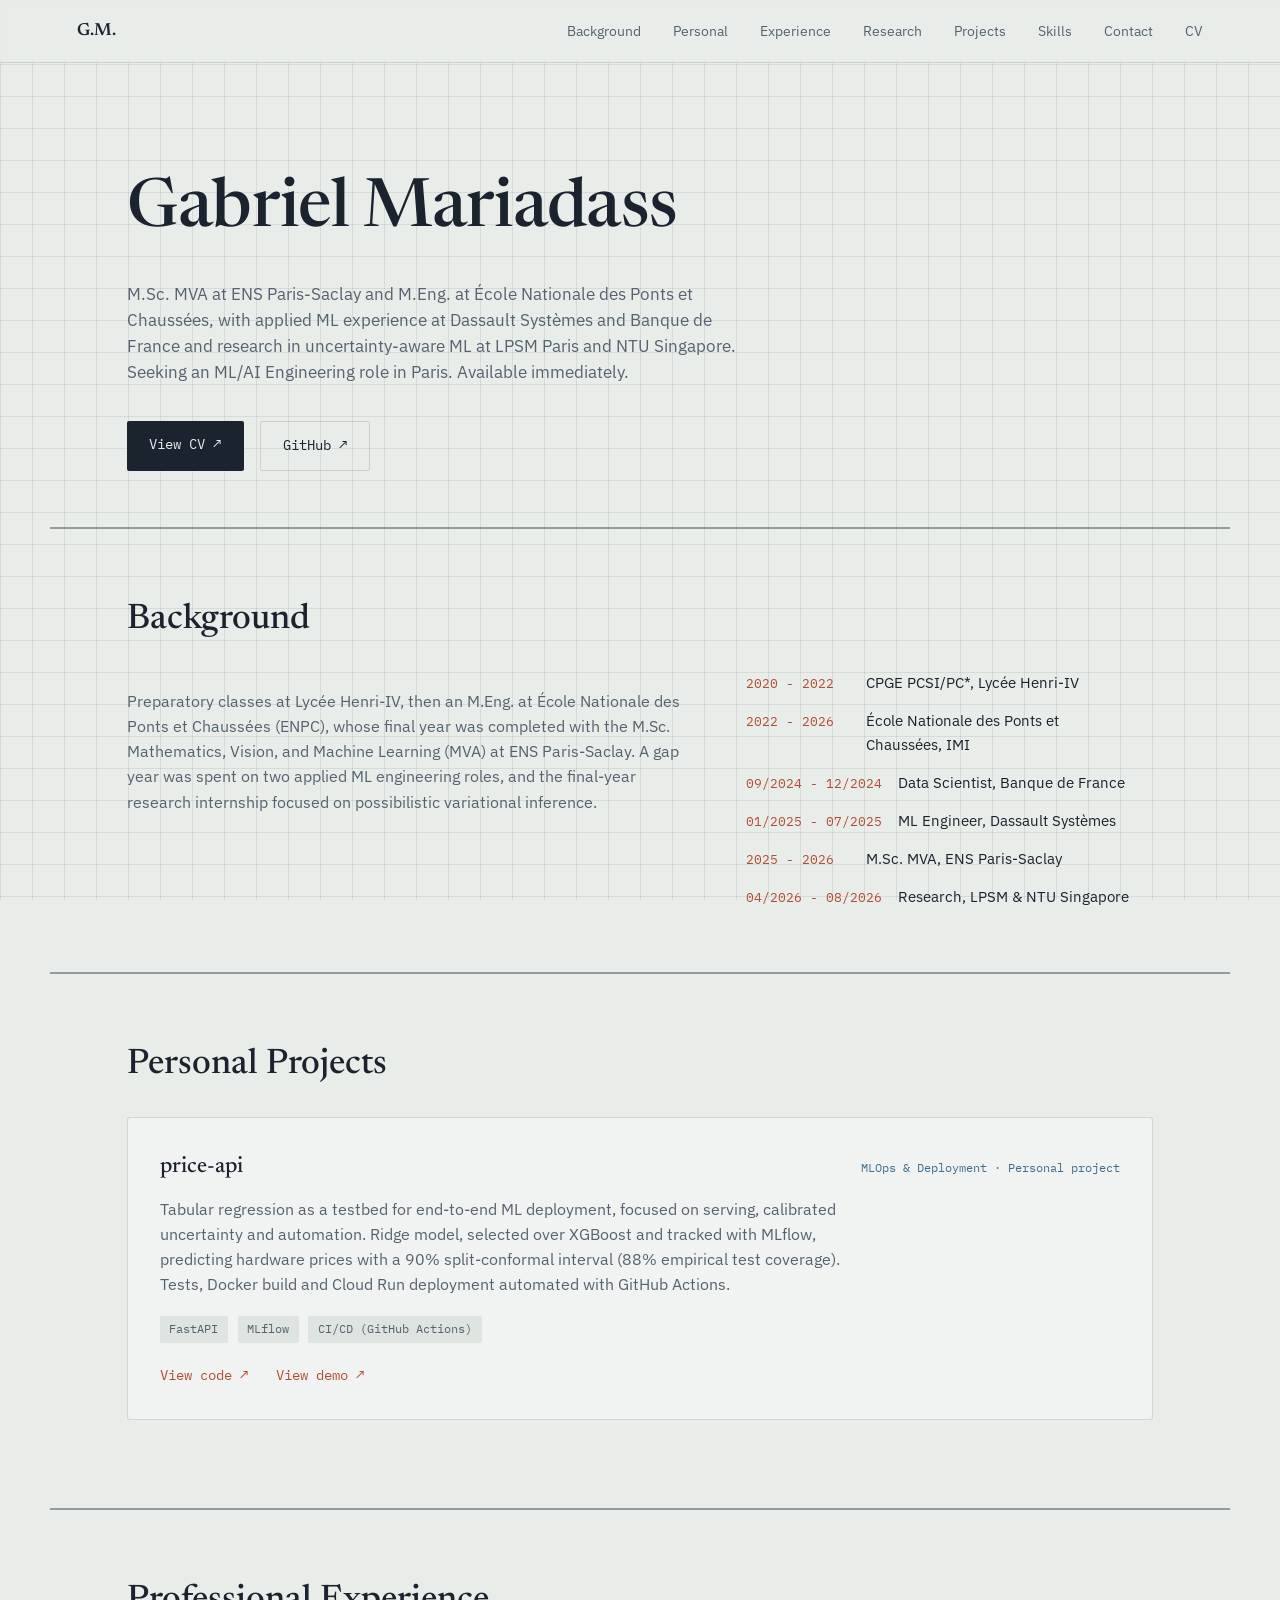
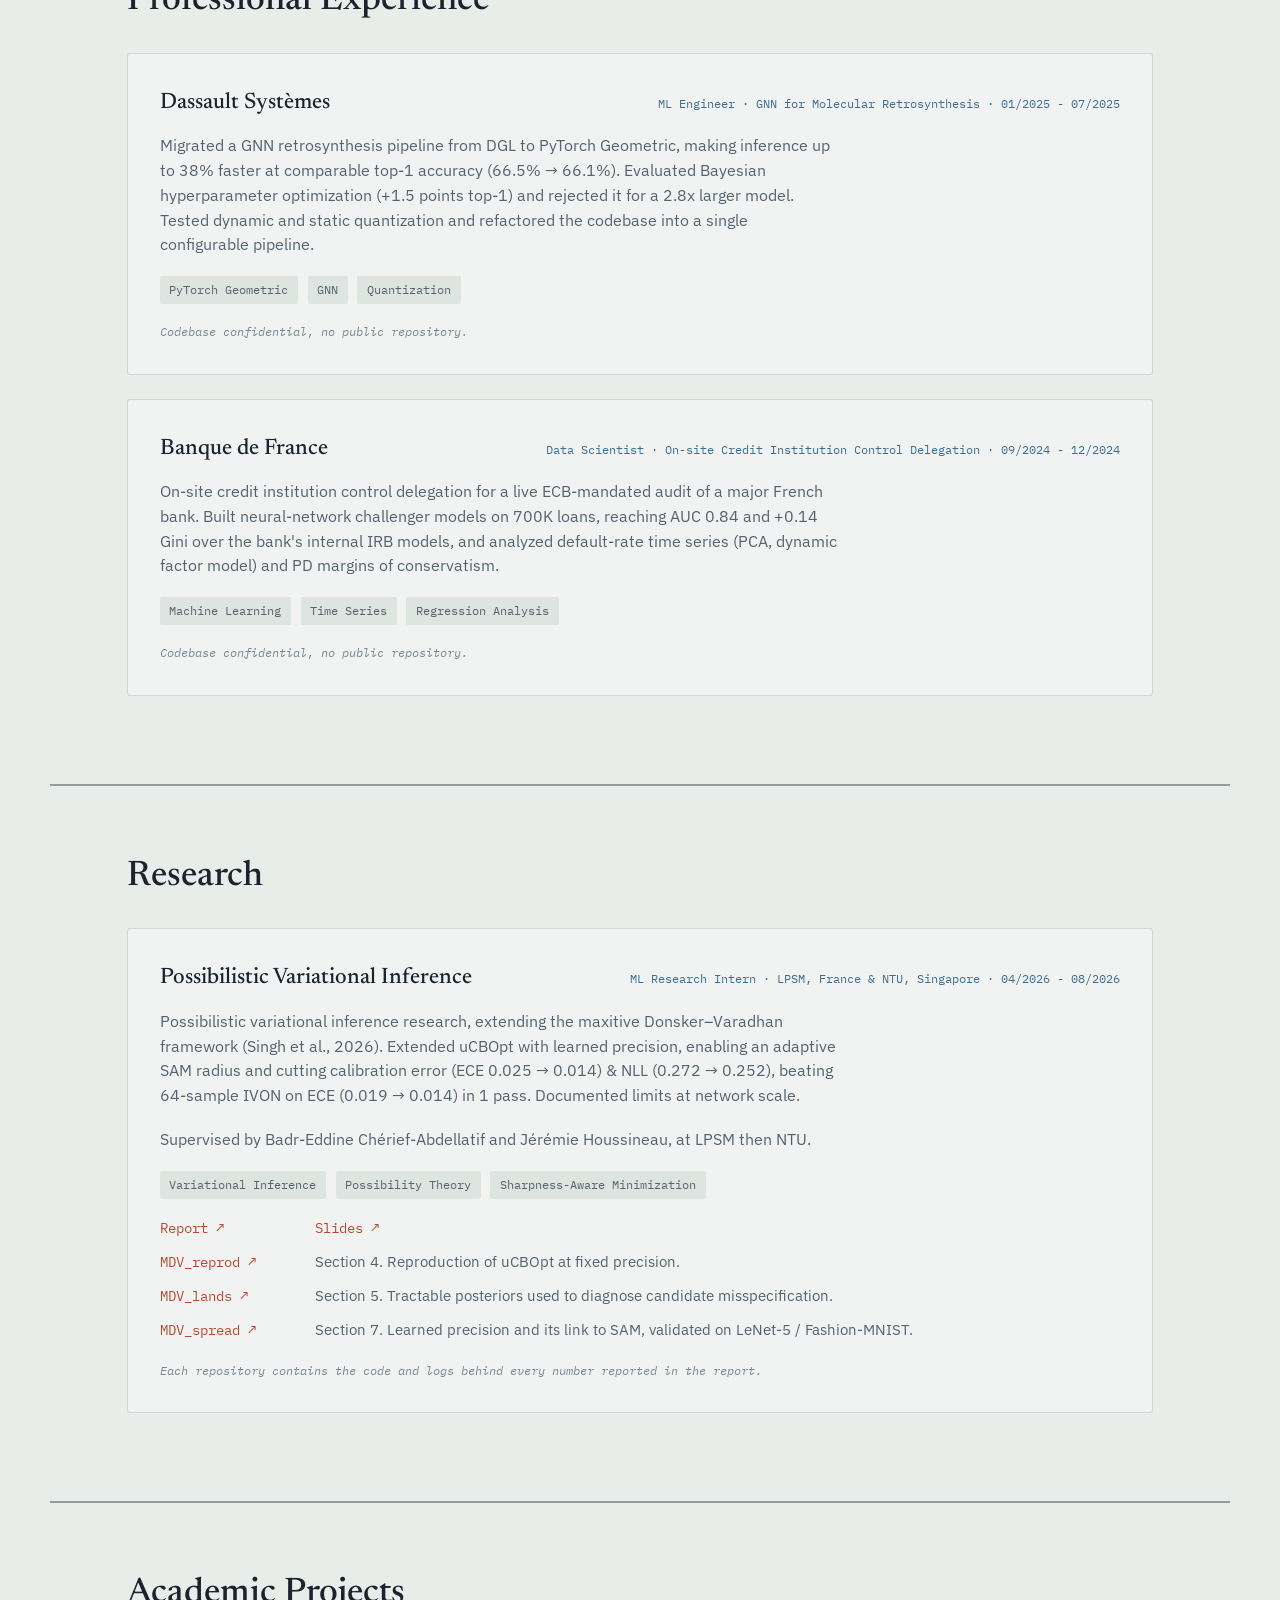
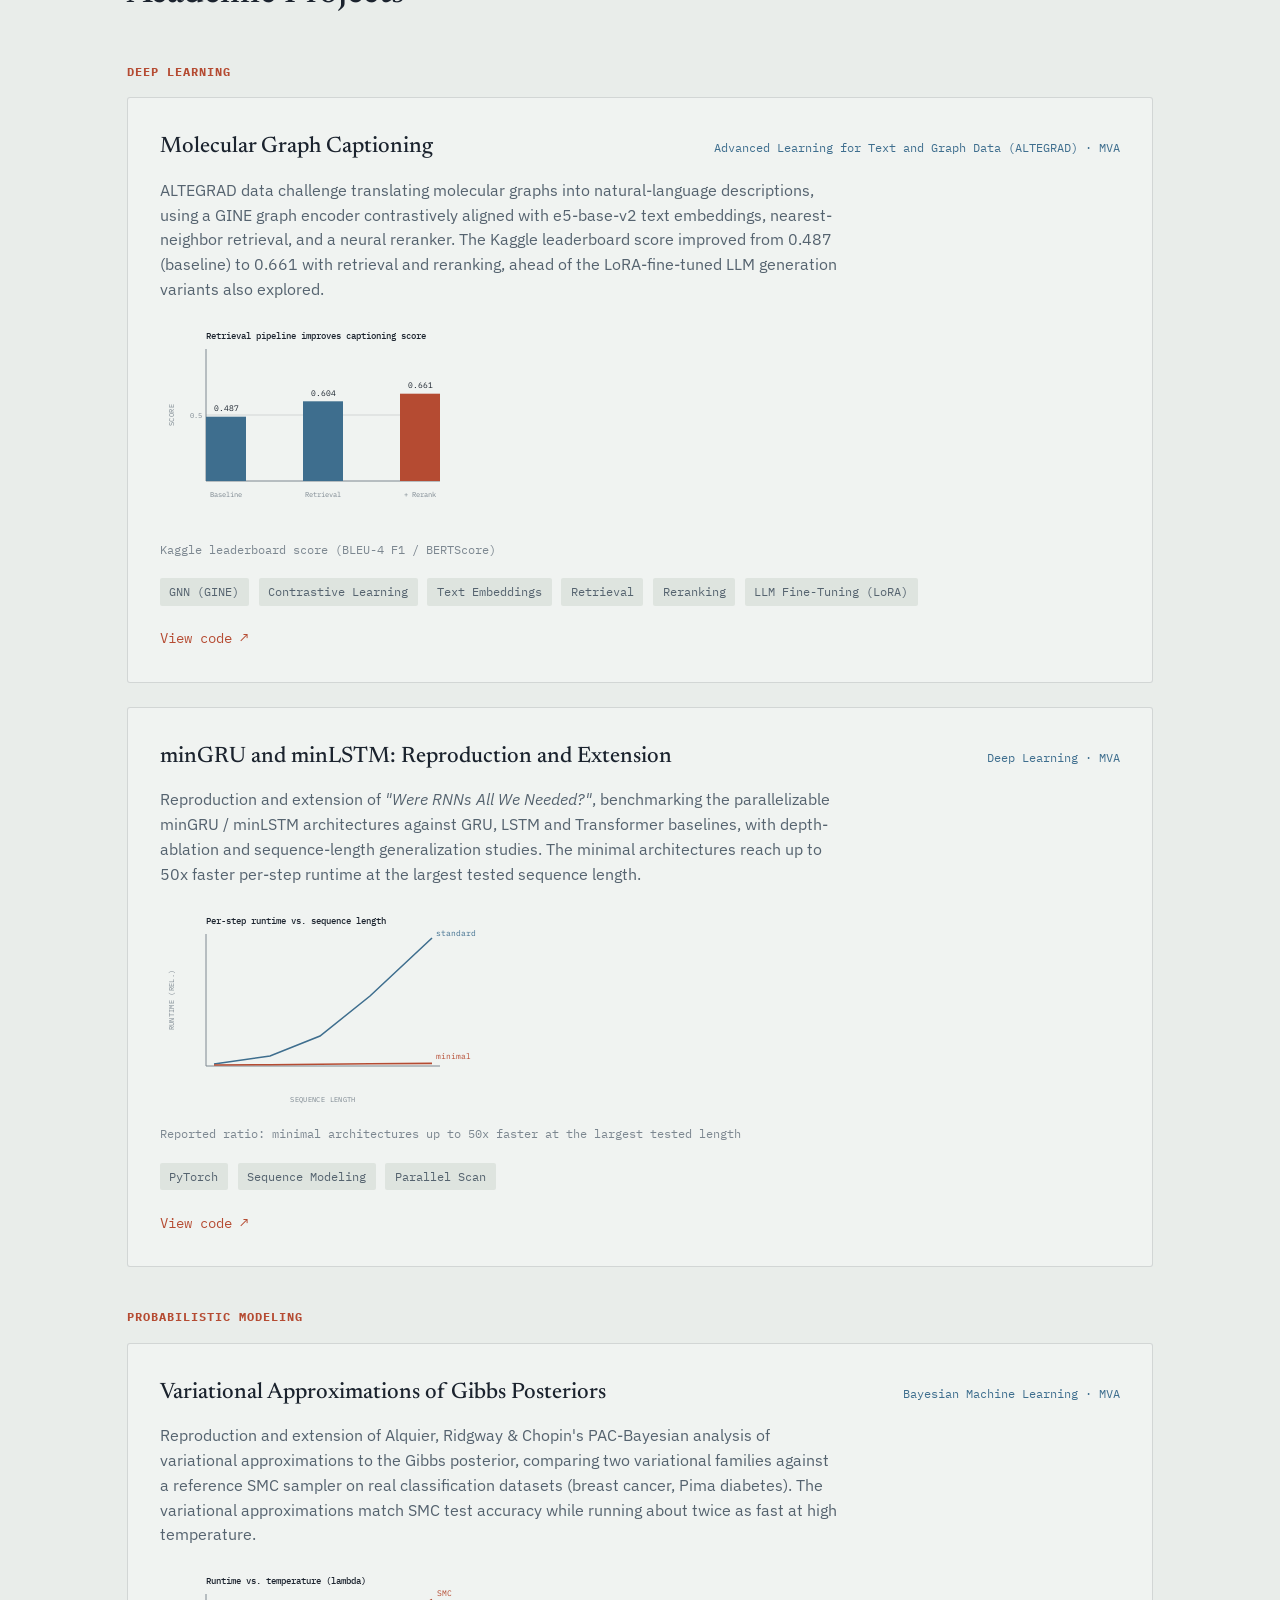
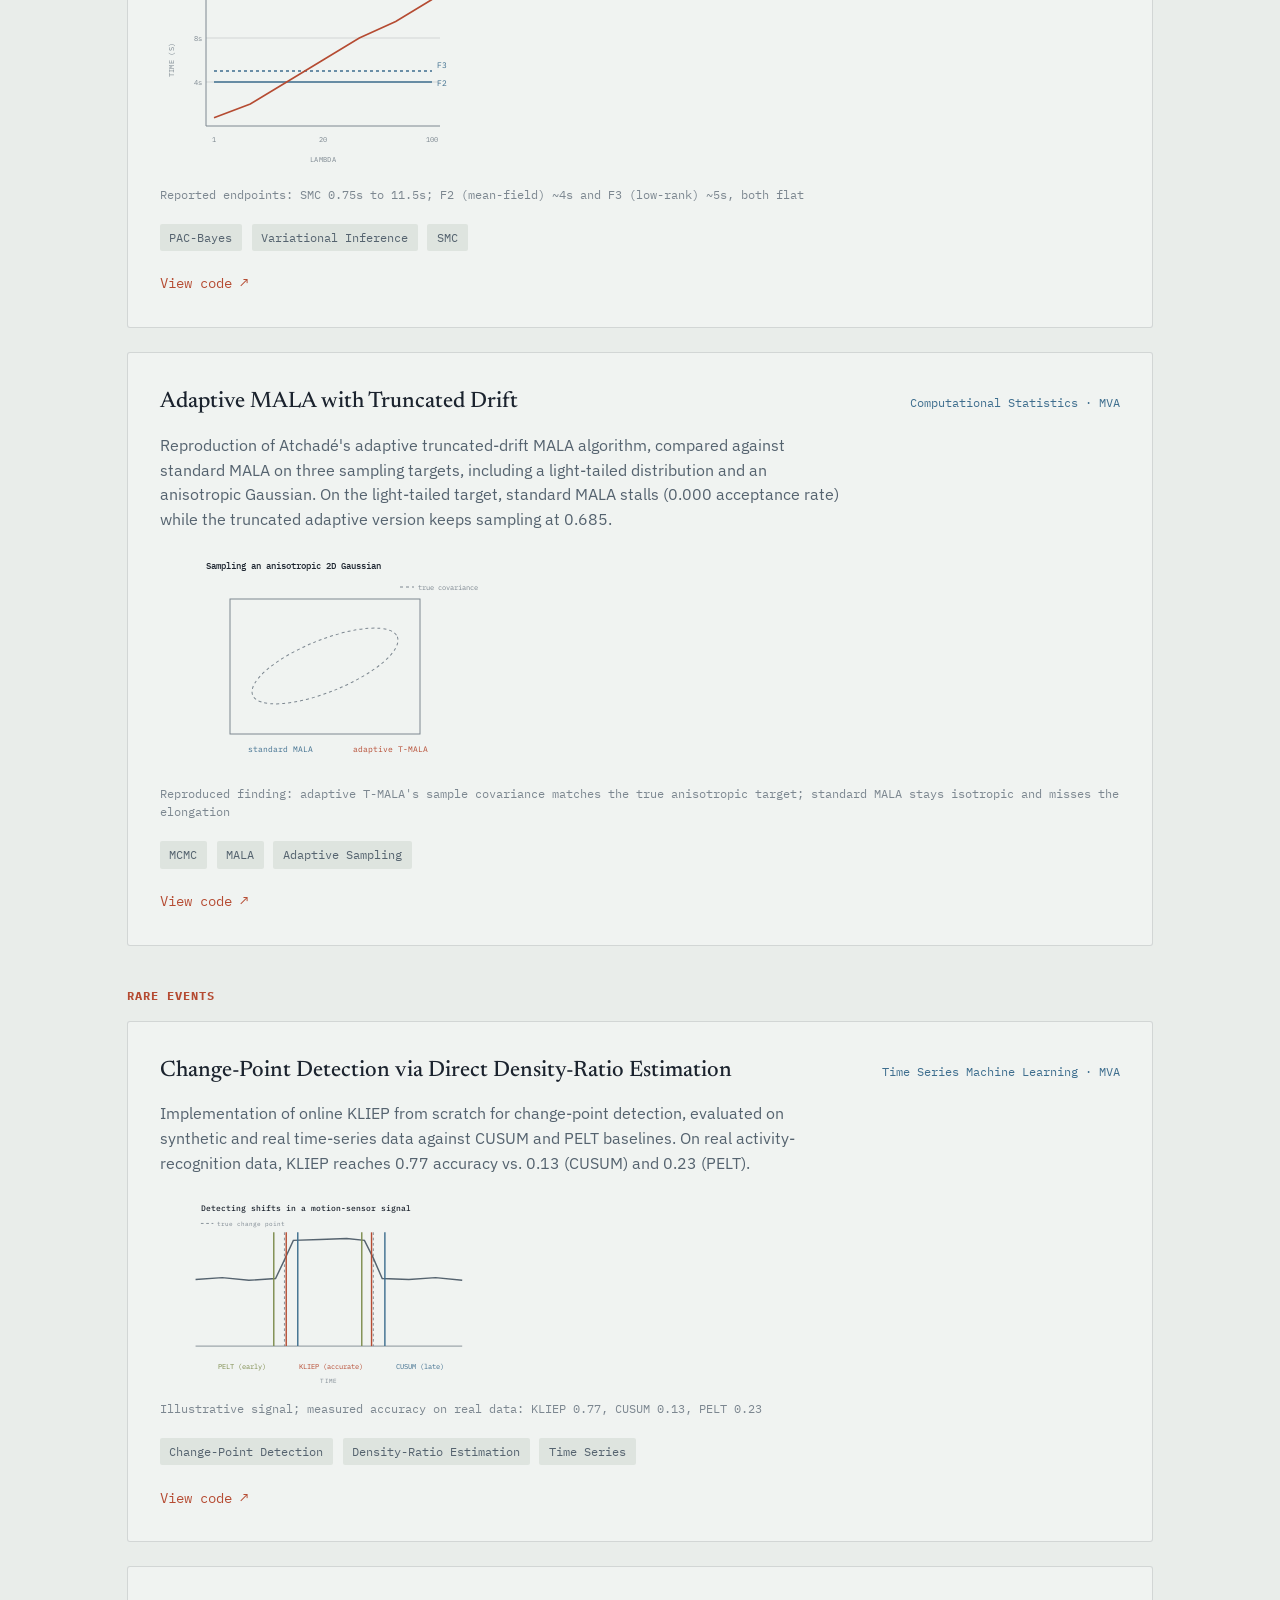
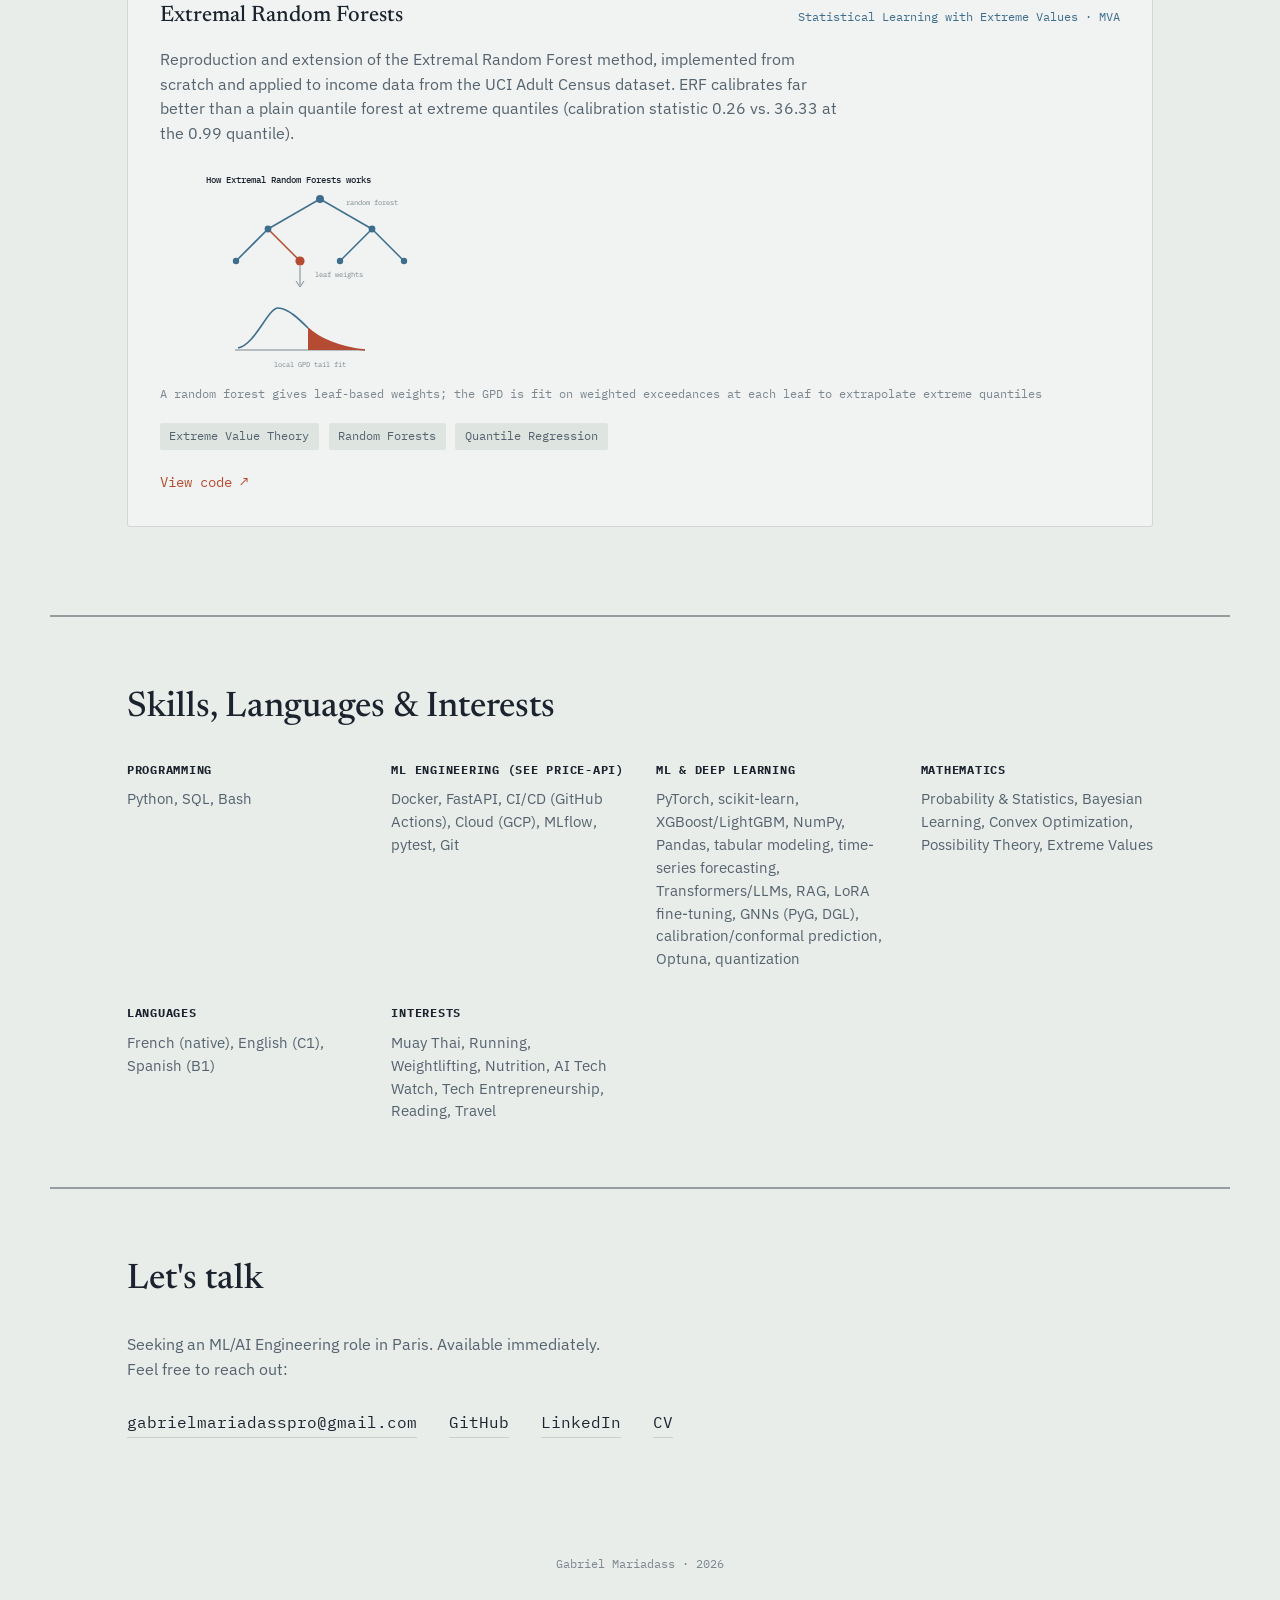
==== commit 141c3e85: "Add report, slides and repository links to the research entry, update its description Co-Authored-By" ====
--- a/index.html
+++ b/index.html
@@ -150,7 +150,7 @@
       </div>
       <p class="card-desc">
         Possibilistic variational inference research, extending the maxitive Donsker–Varadhan
-        framework (Singh et al., 2025). Extended uCBOpt with learned precision, enabling an adaptive
+        framework (Singh et al., 2026). Extended uCBOpt with learned precision, enabling an adaptive
         SAM radius and cutting calibration error (ECE 0.025 → 0.014) &amp; NLL (0.272 → 0.252),
         beating 64-sample IVON on ECE (0.019 → 0.014) in 1 pass. Documented limits at network scale.
       </p>
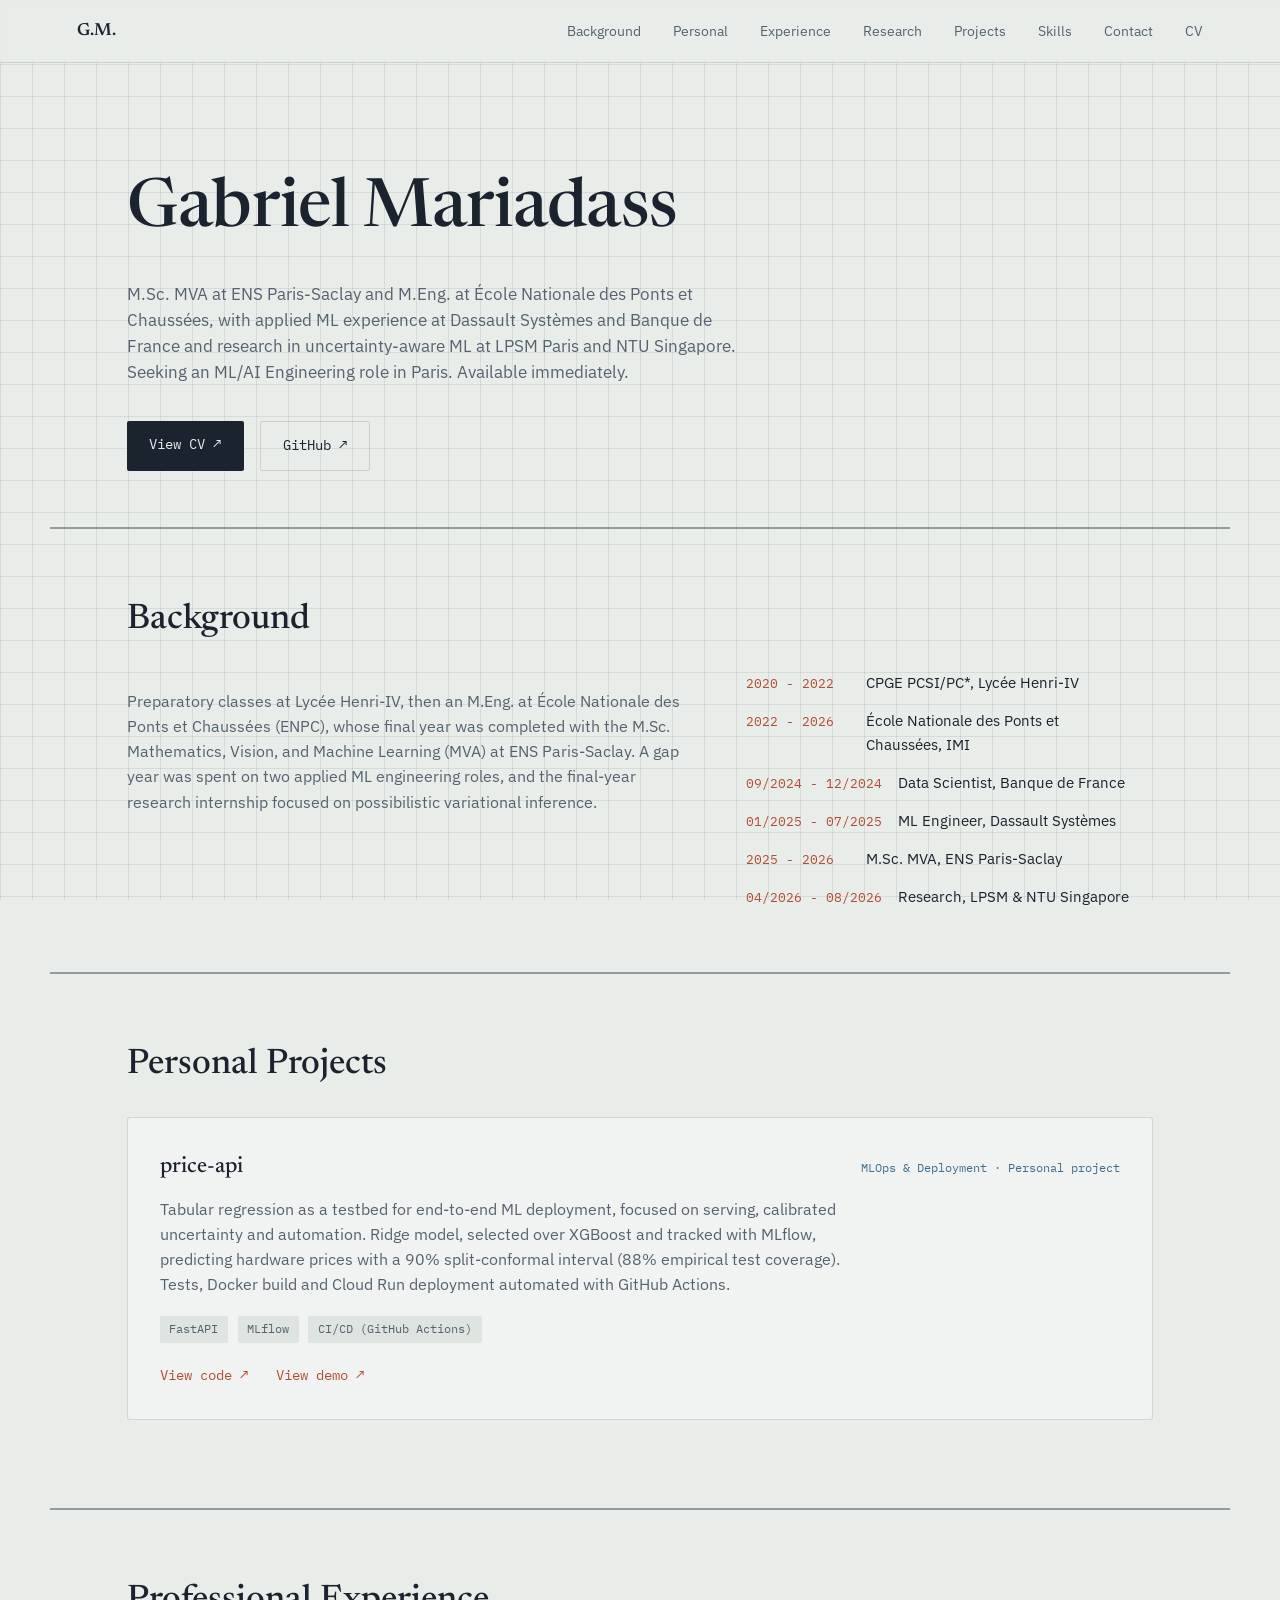
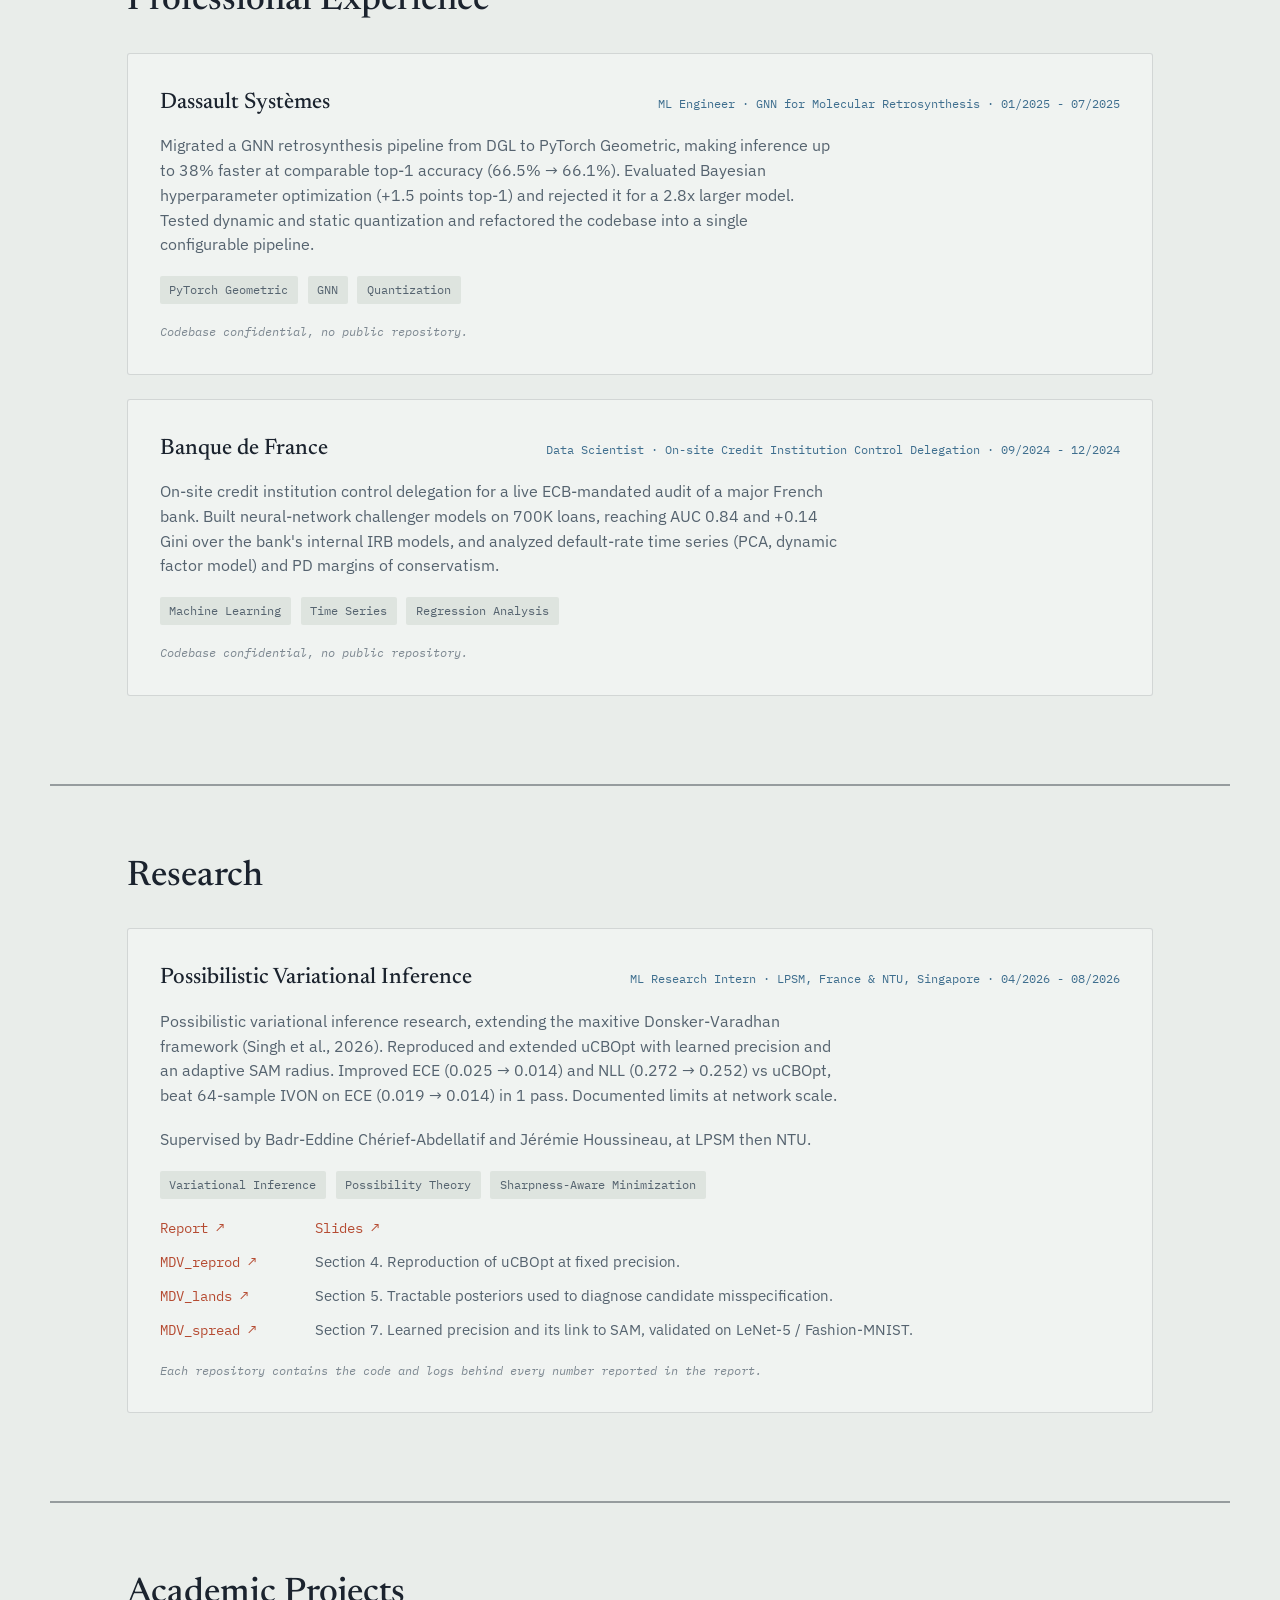
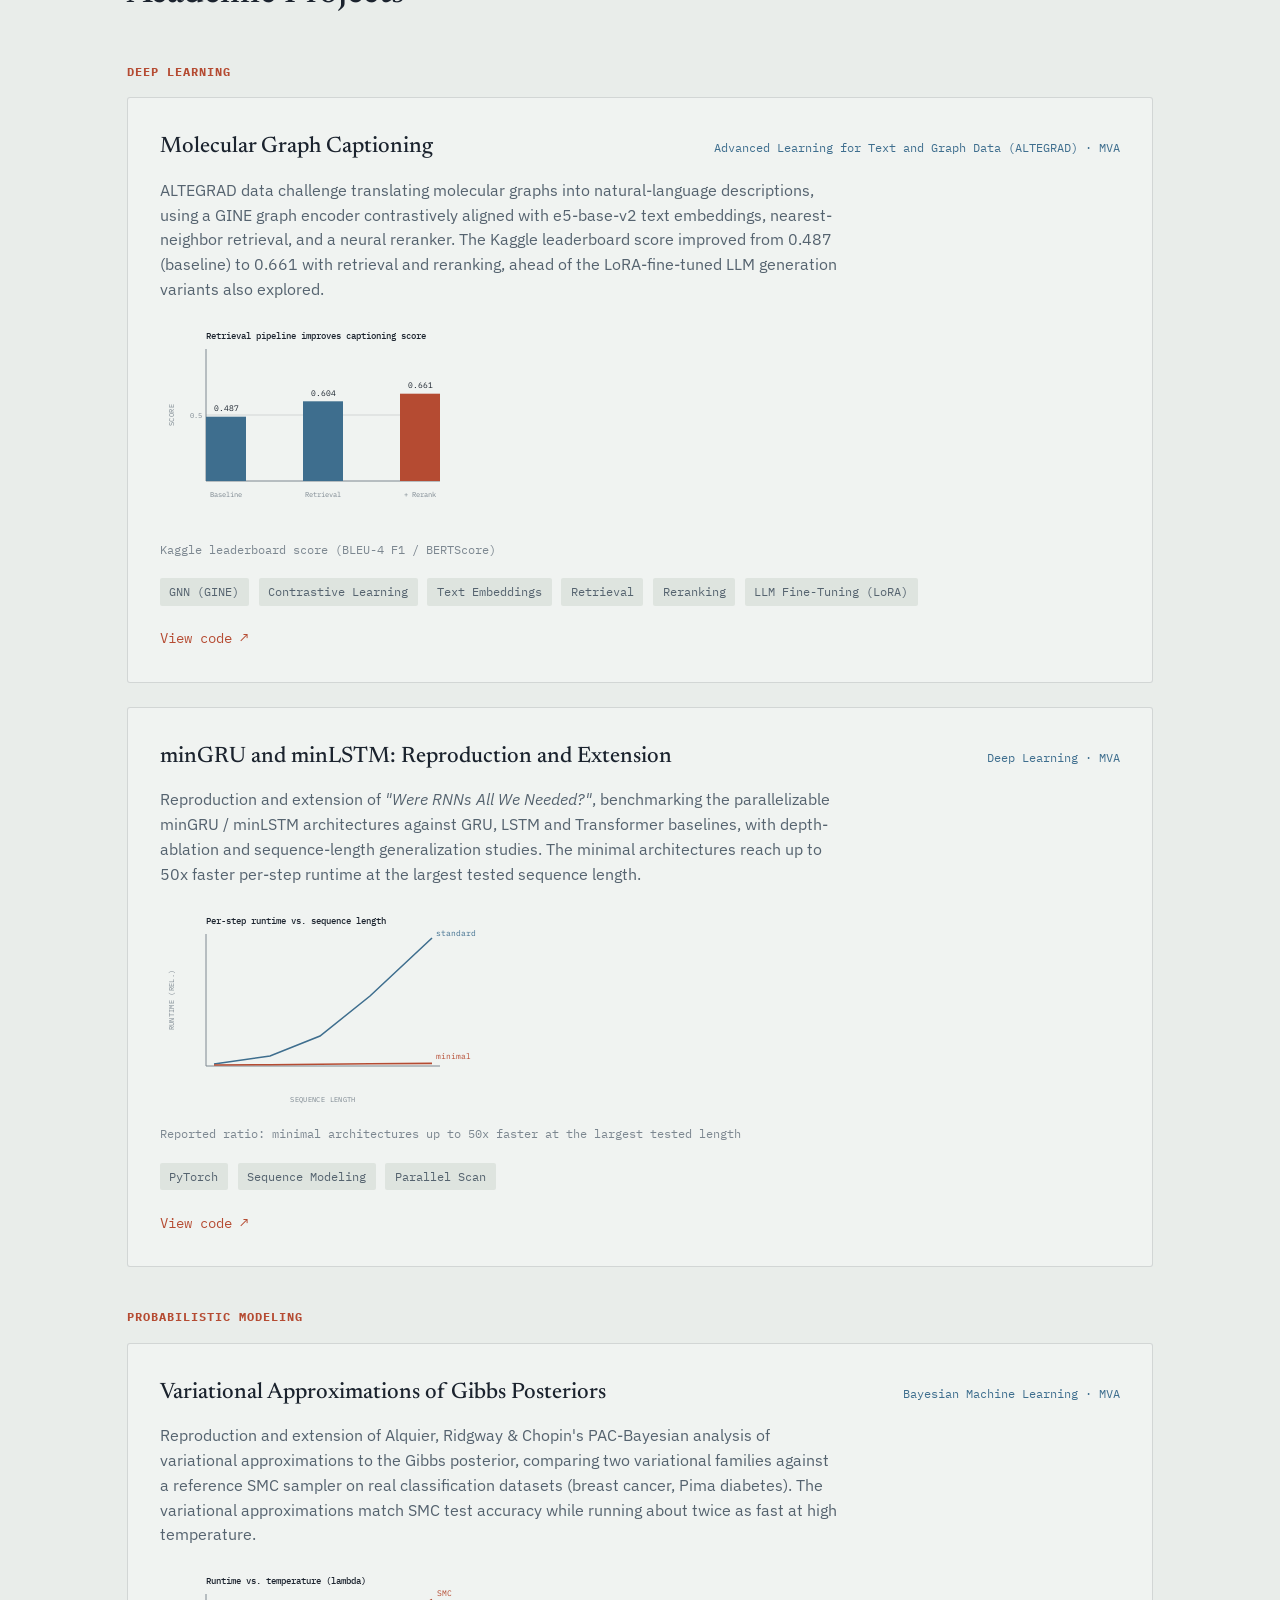
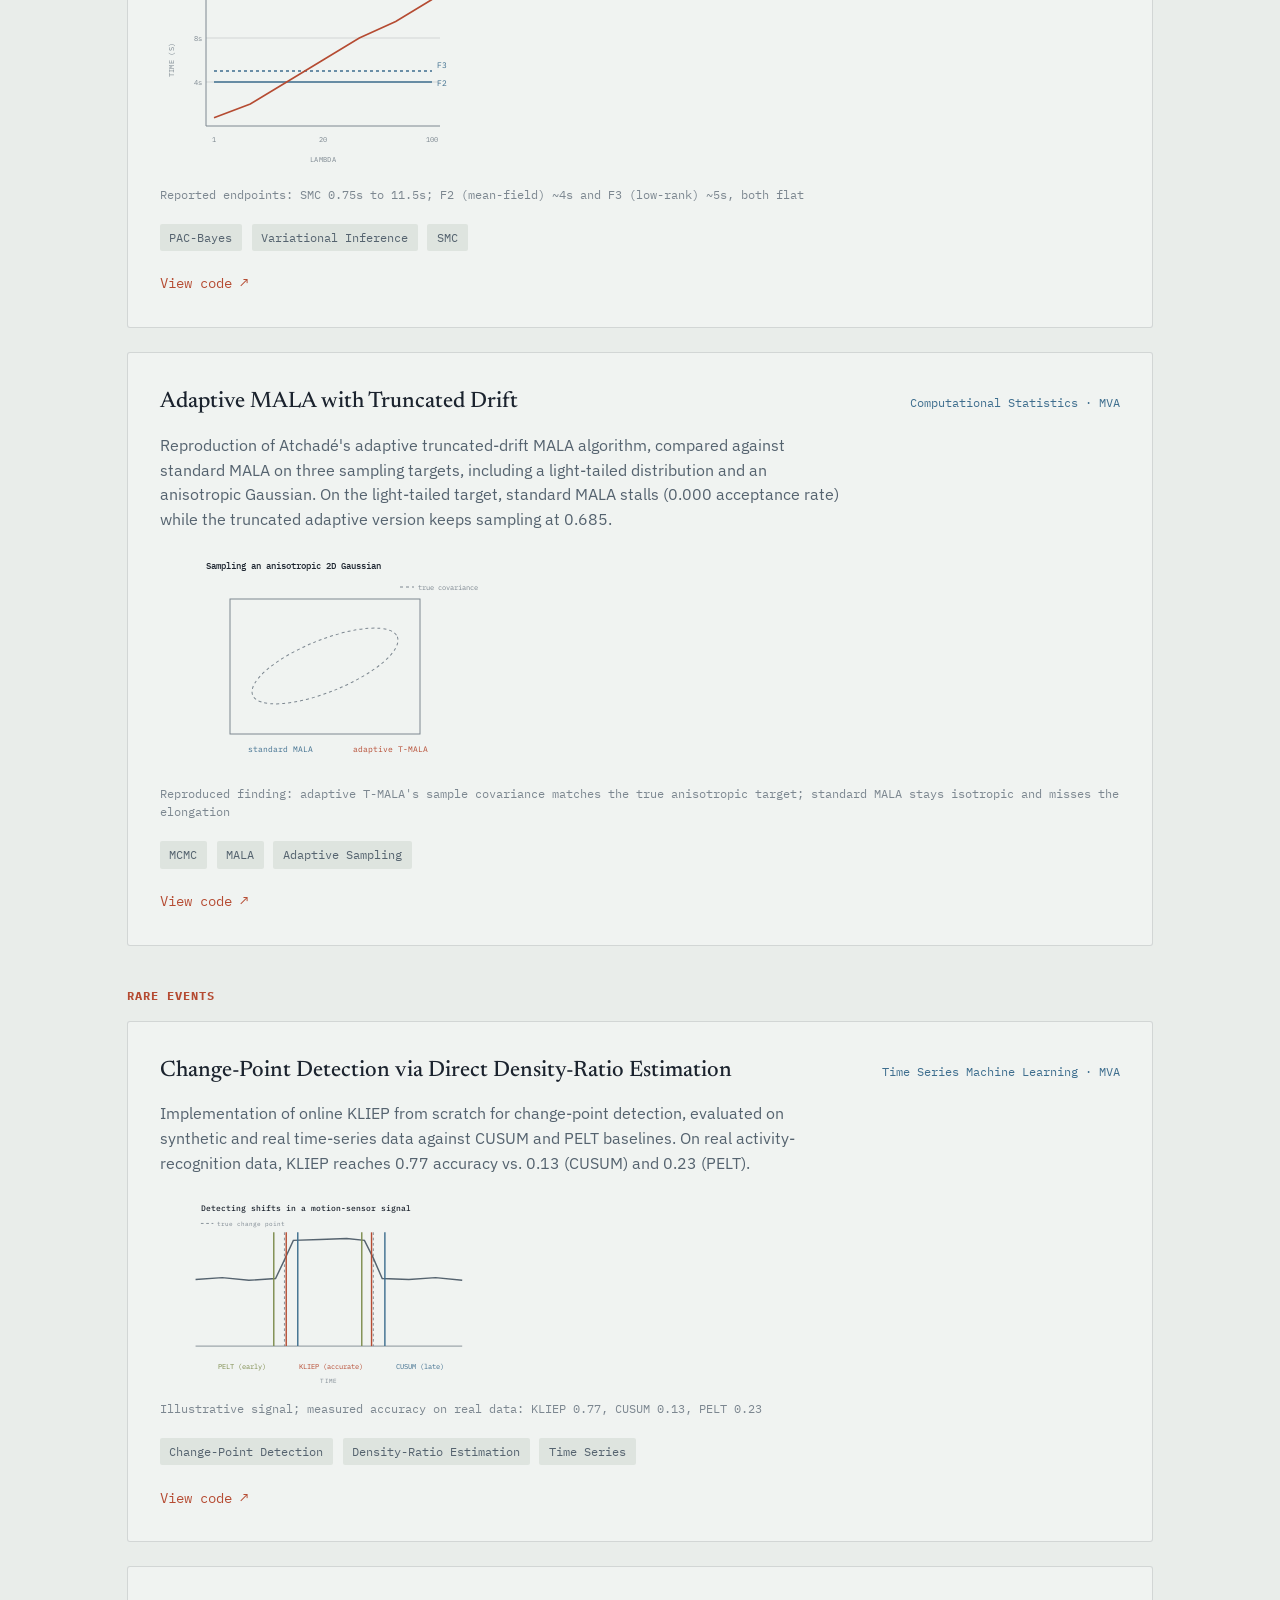
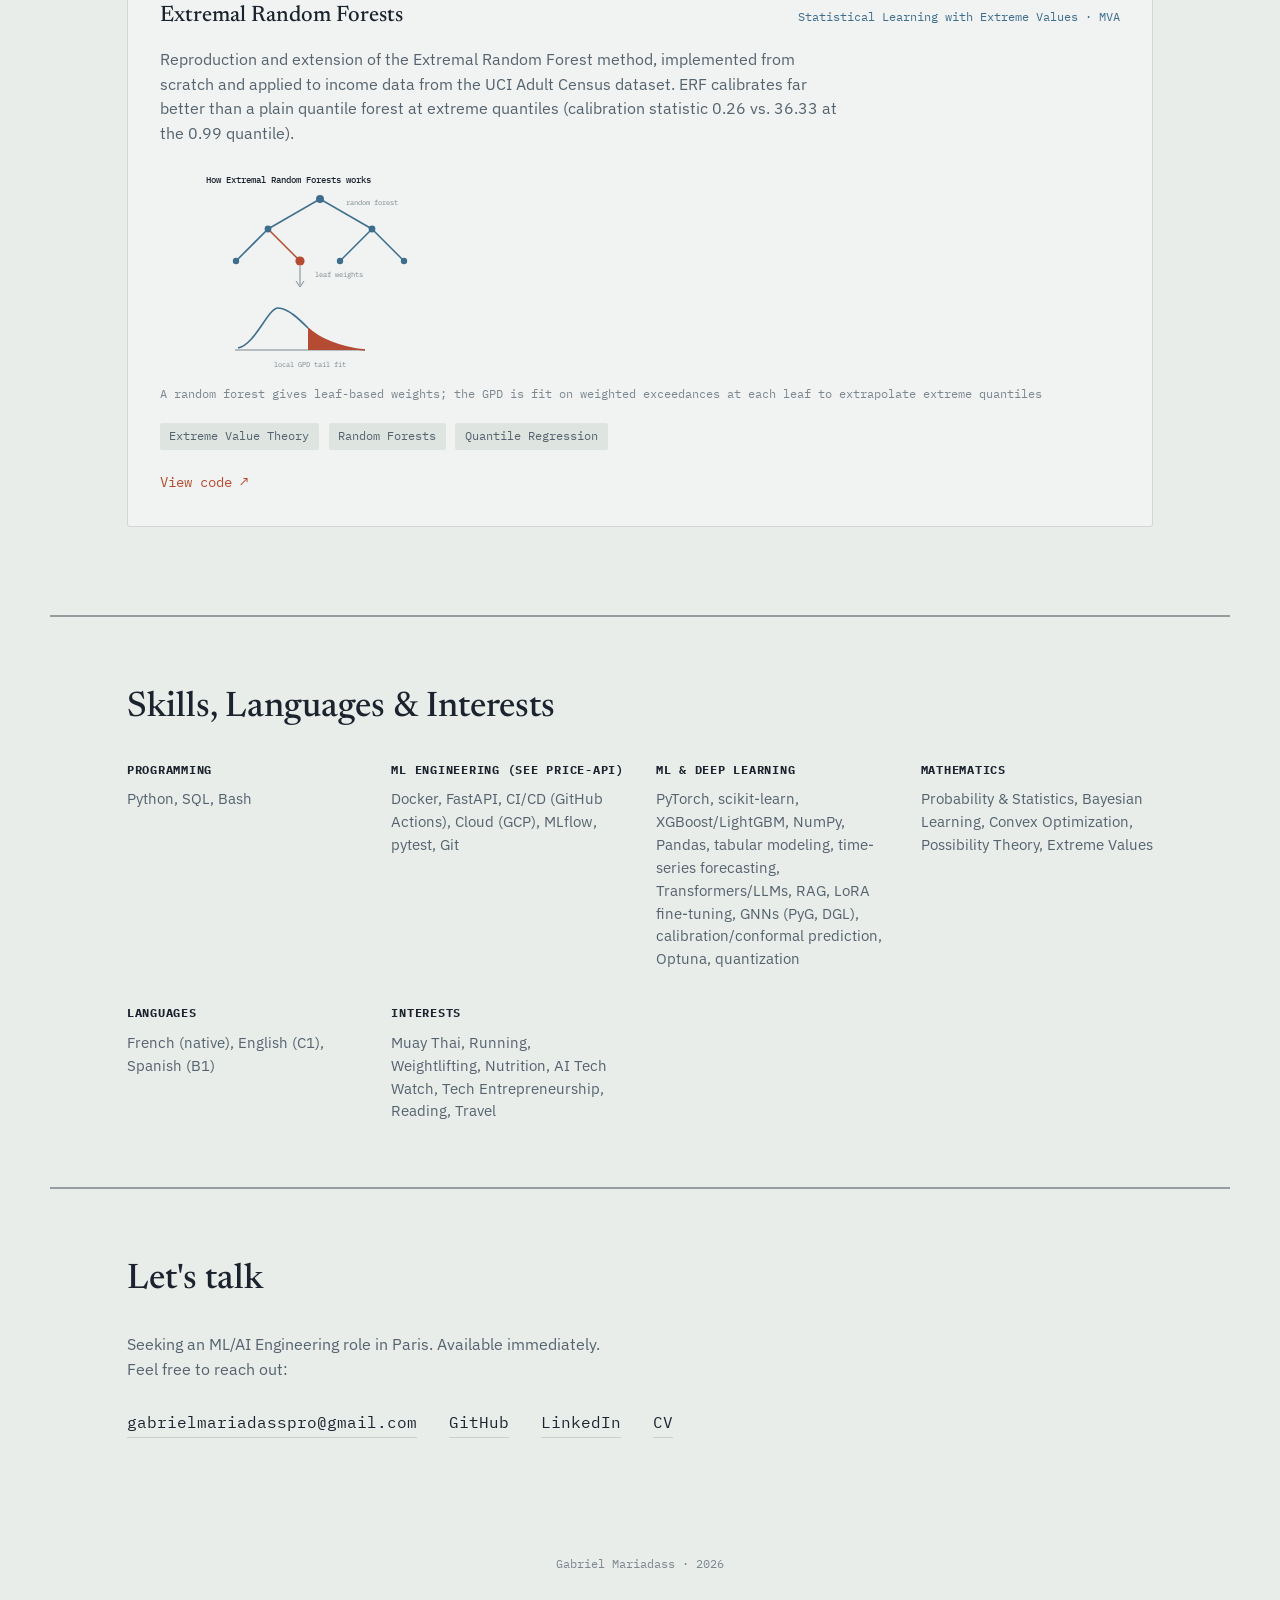
==== commit 7196dd6c: "Update research description, replace slides with the main version, update CV Co-Authored-By: Claude " ====
--- a/index.html
+++ b/index.html
@@ -149,10 +149,10 @@
         <span class="card-tag">ML Research Intern · LPSM, France &amp; NTU, Singapore · 04/2026 - 08/2026</span>
       </div>
       <p class="card-desc">
-        Possibilistic variational inference research, extending the maxitive Donsker–Varadhan
-        framework (Singh et al., 2026). Extended uCBOpt with learned precision, enabling an adaptive
-        SAM radius and cutting calibration error (ECE 0.025 → 0.014) &amp; NLL (0.272 → 0.252),
-        beating 64-sample IVON on ECE (0.019 → 0.014) in 1 pass. Documented limits at network scale.
+        Possibilistic variational inference research, extending the maxitive Donsker-Varadhan
+        framework (Singh et al., 2026). Reproduced and extended uCBOpt with learned precision and an
+        adaptive SAM radius. Improved ECE (0.025 → 0.014) and NLL (0.272 → 0.252) vs uCBOpt, beat
+        64-sample IVON on ECE (0.019 → 0.014) in 1 pass. Documented limits at network scale.
       </p>
       <p class="card-desc">
         Supervised by Badr-Eddine Chérief-Abdellatif and Jérémie Houssineau, at LPSM then NTU.
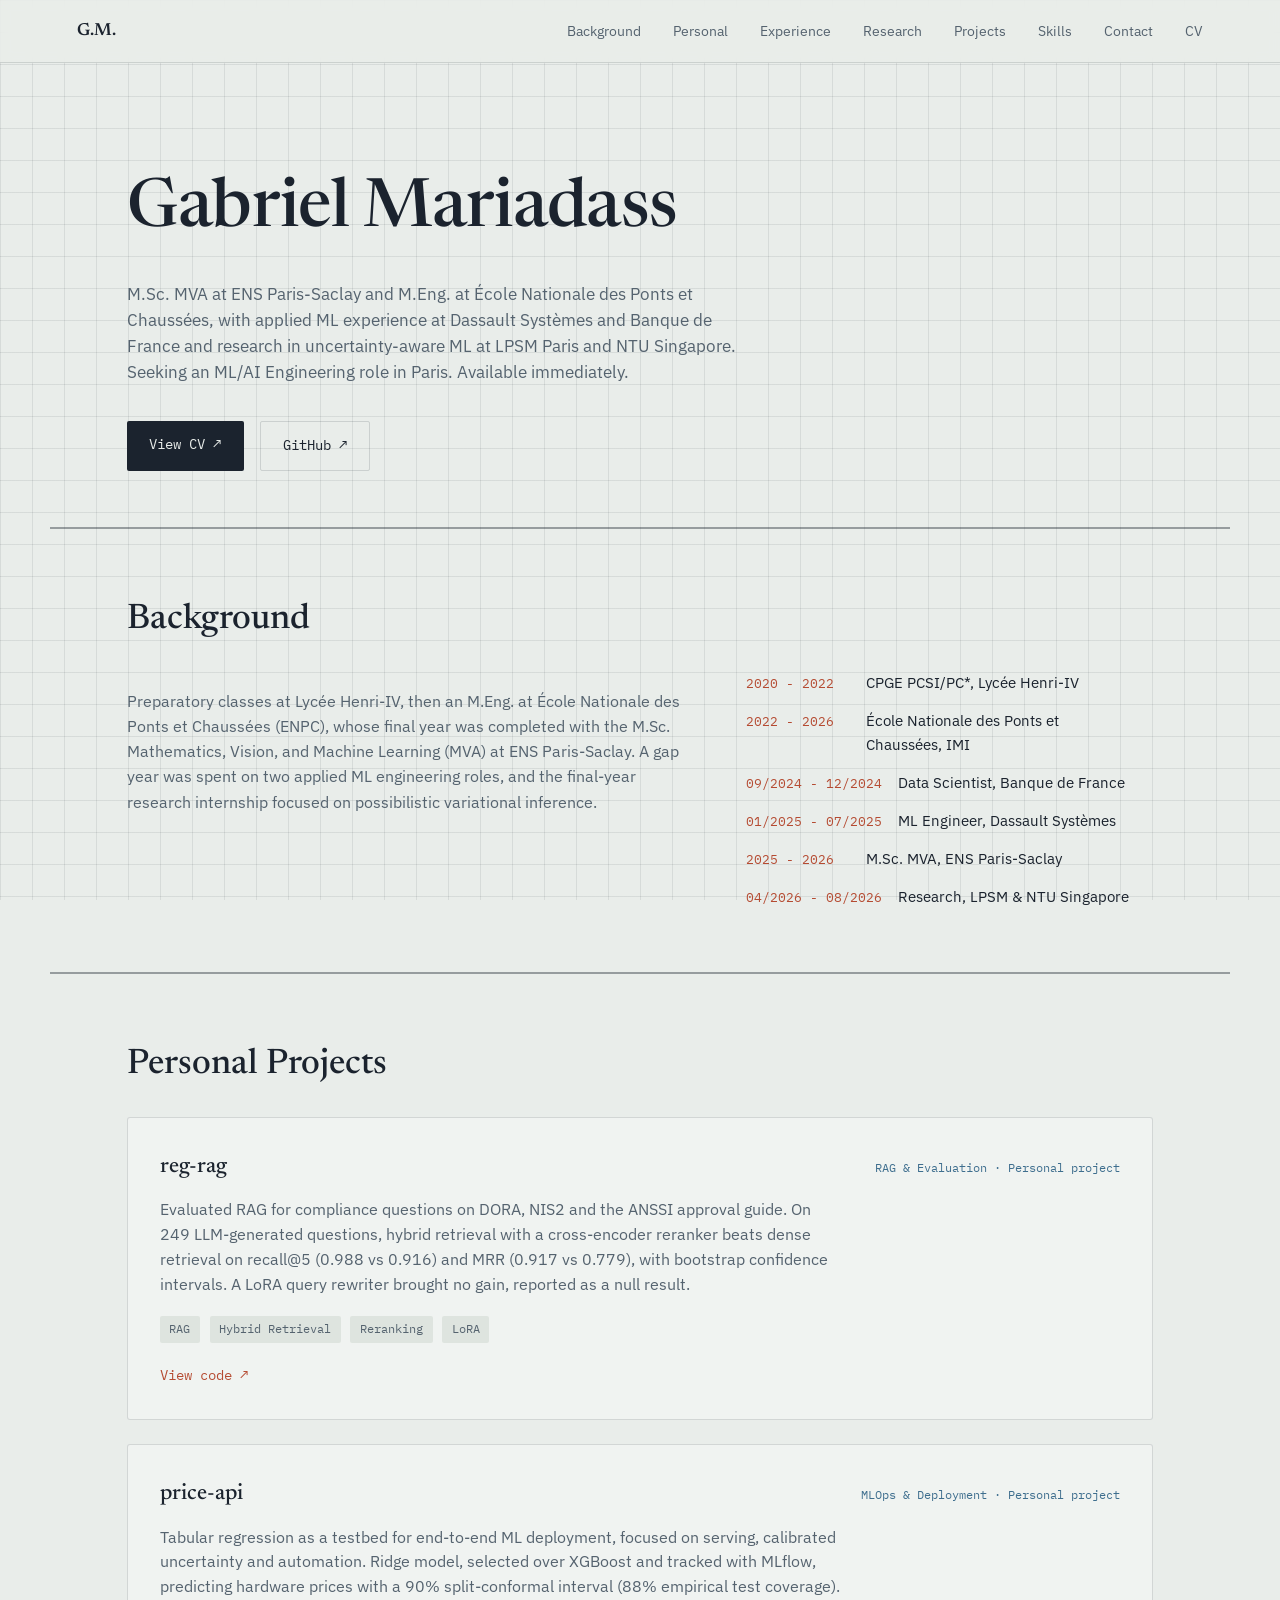
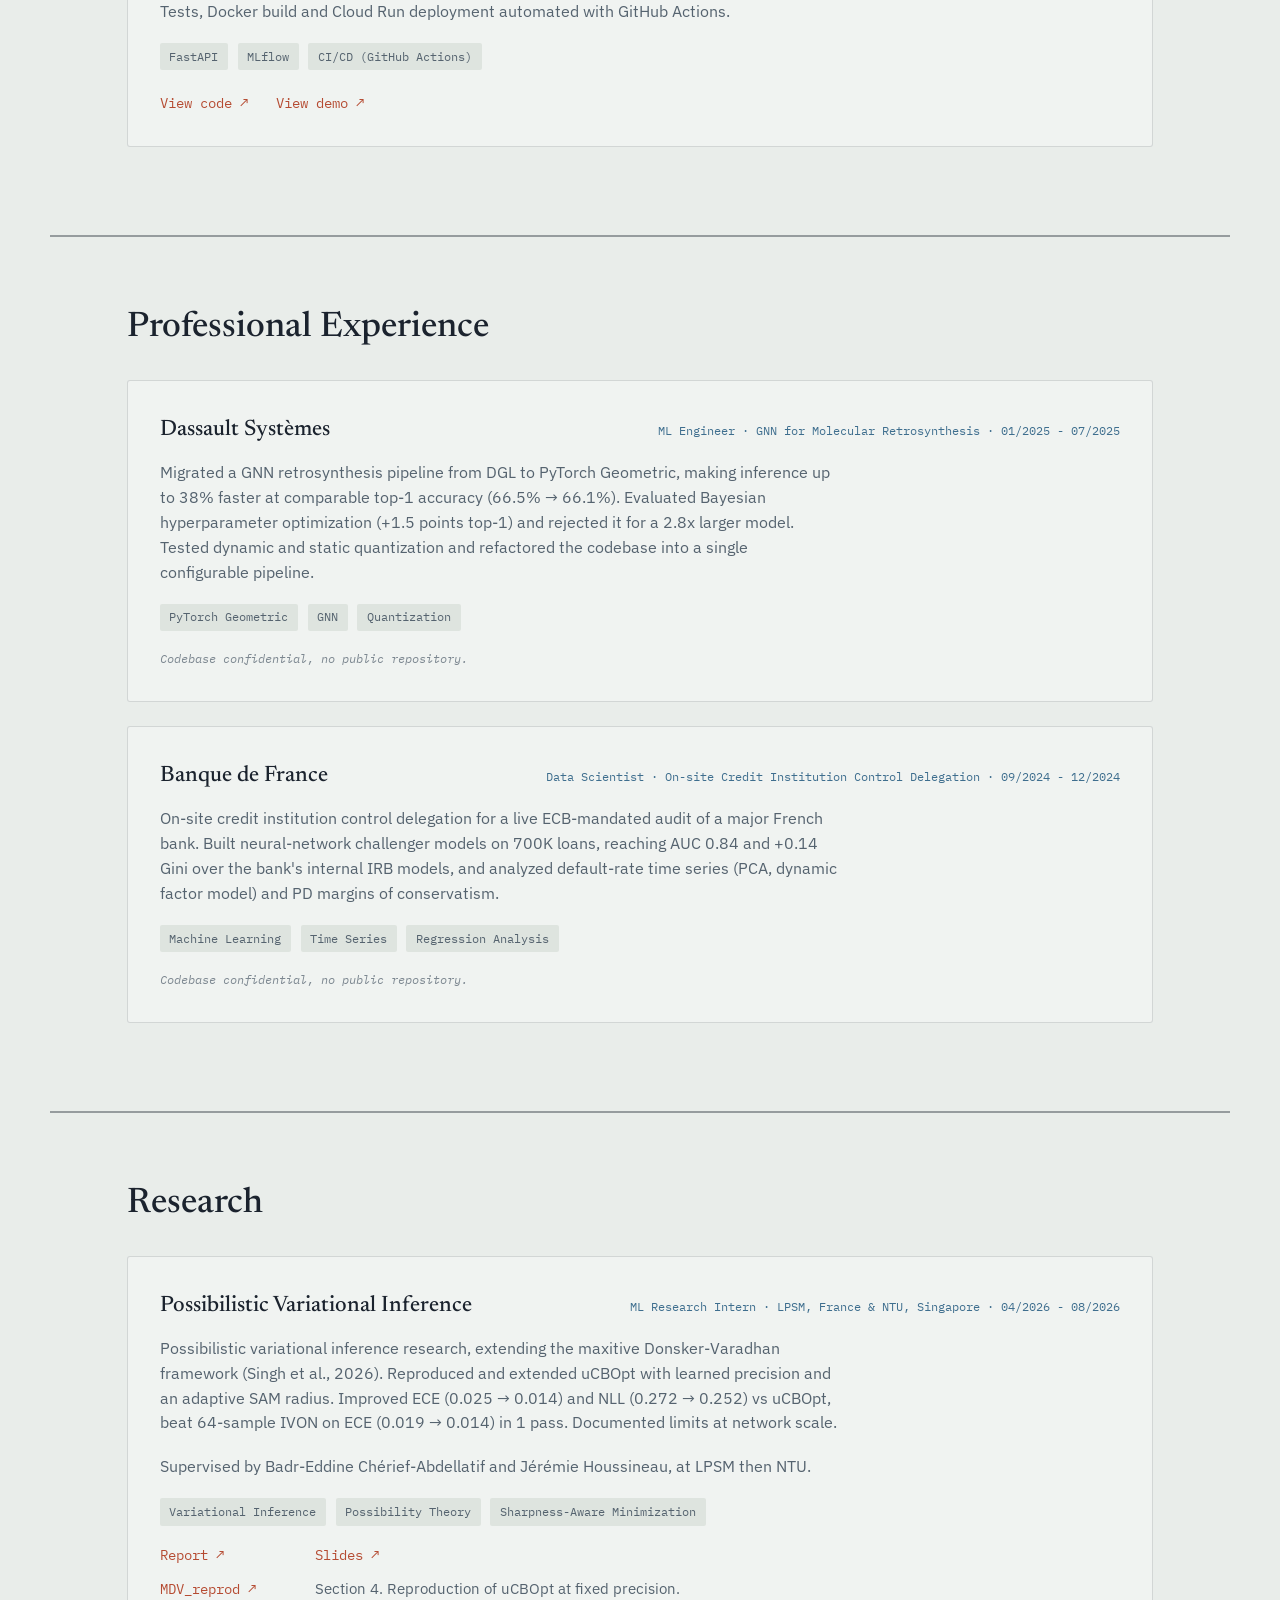
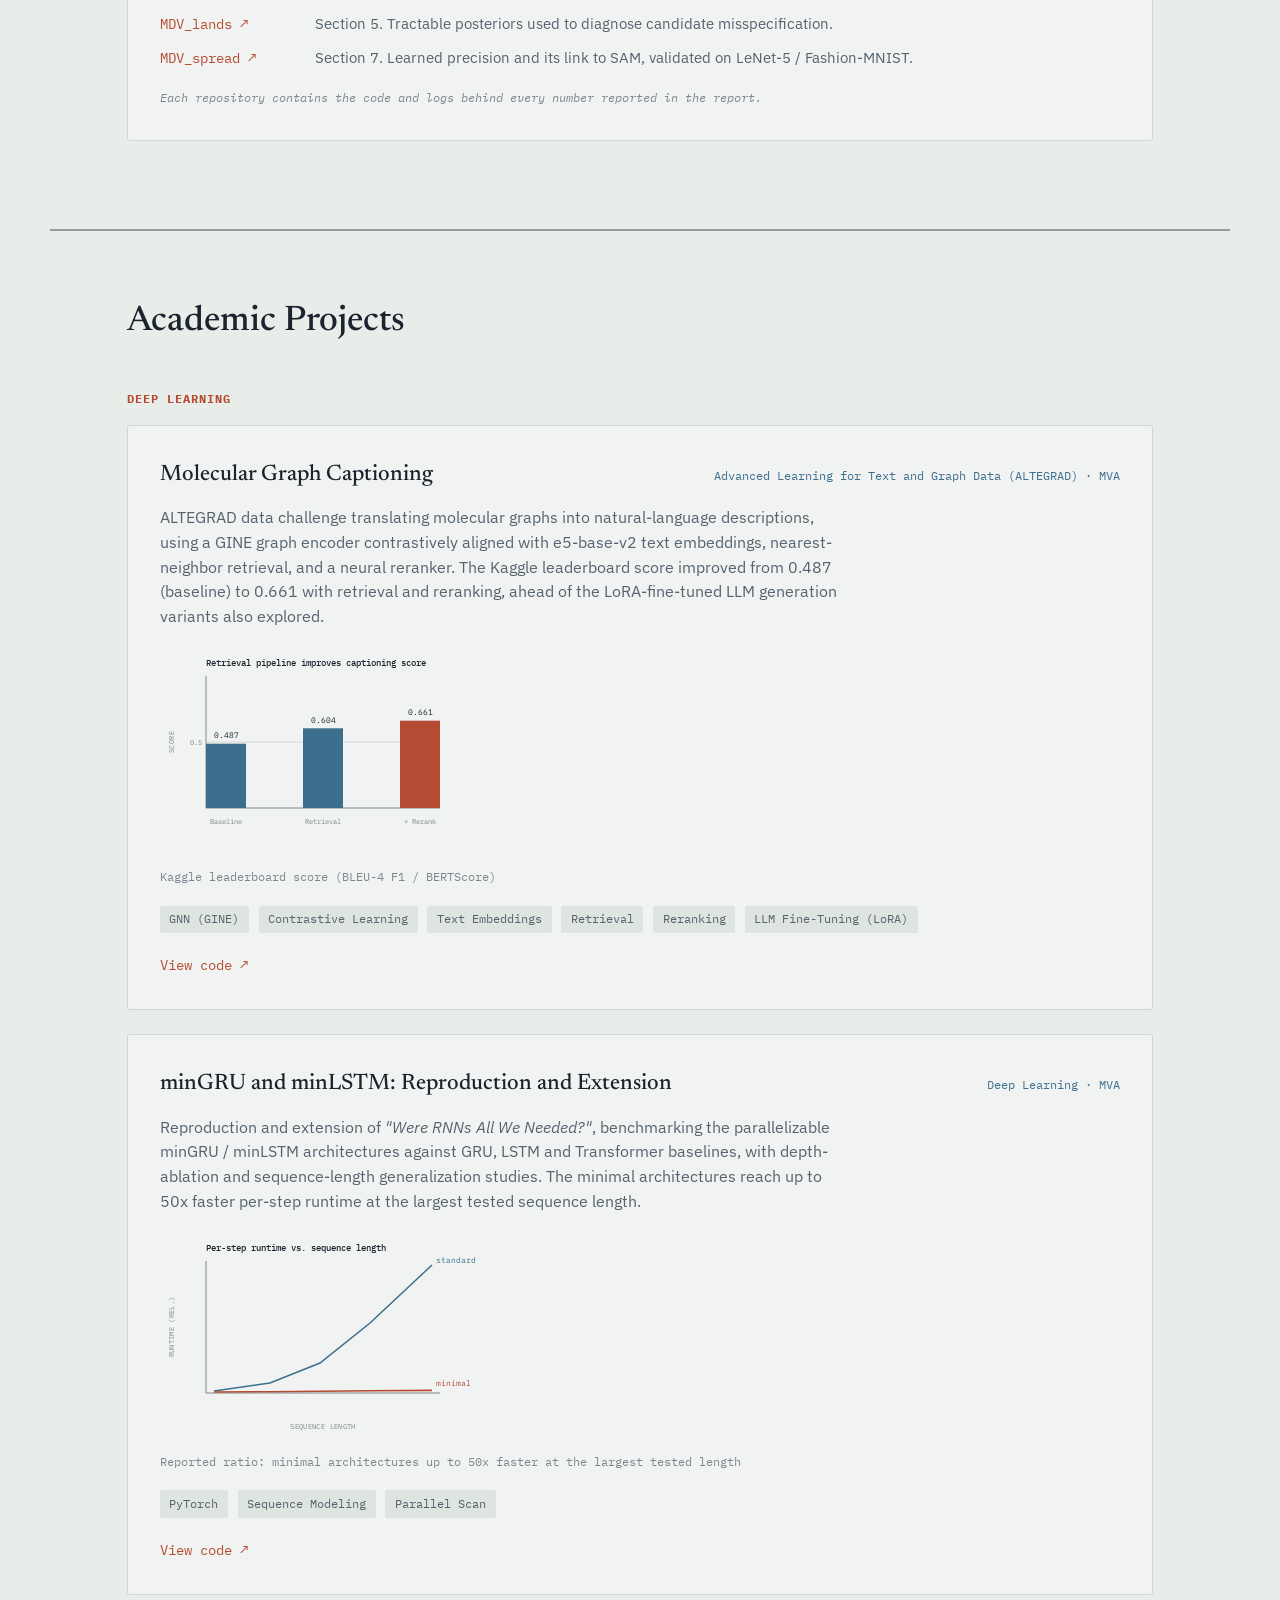
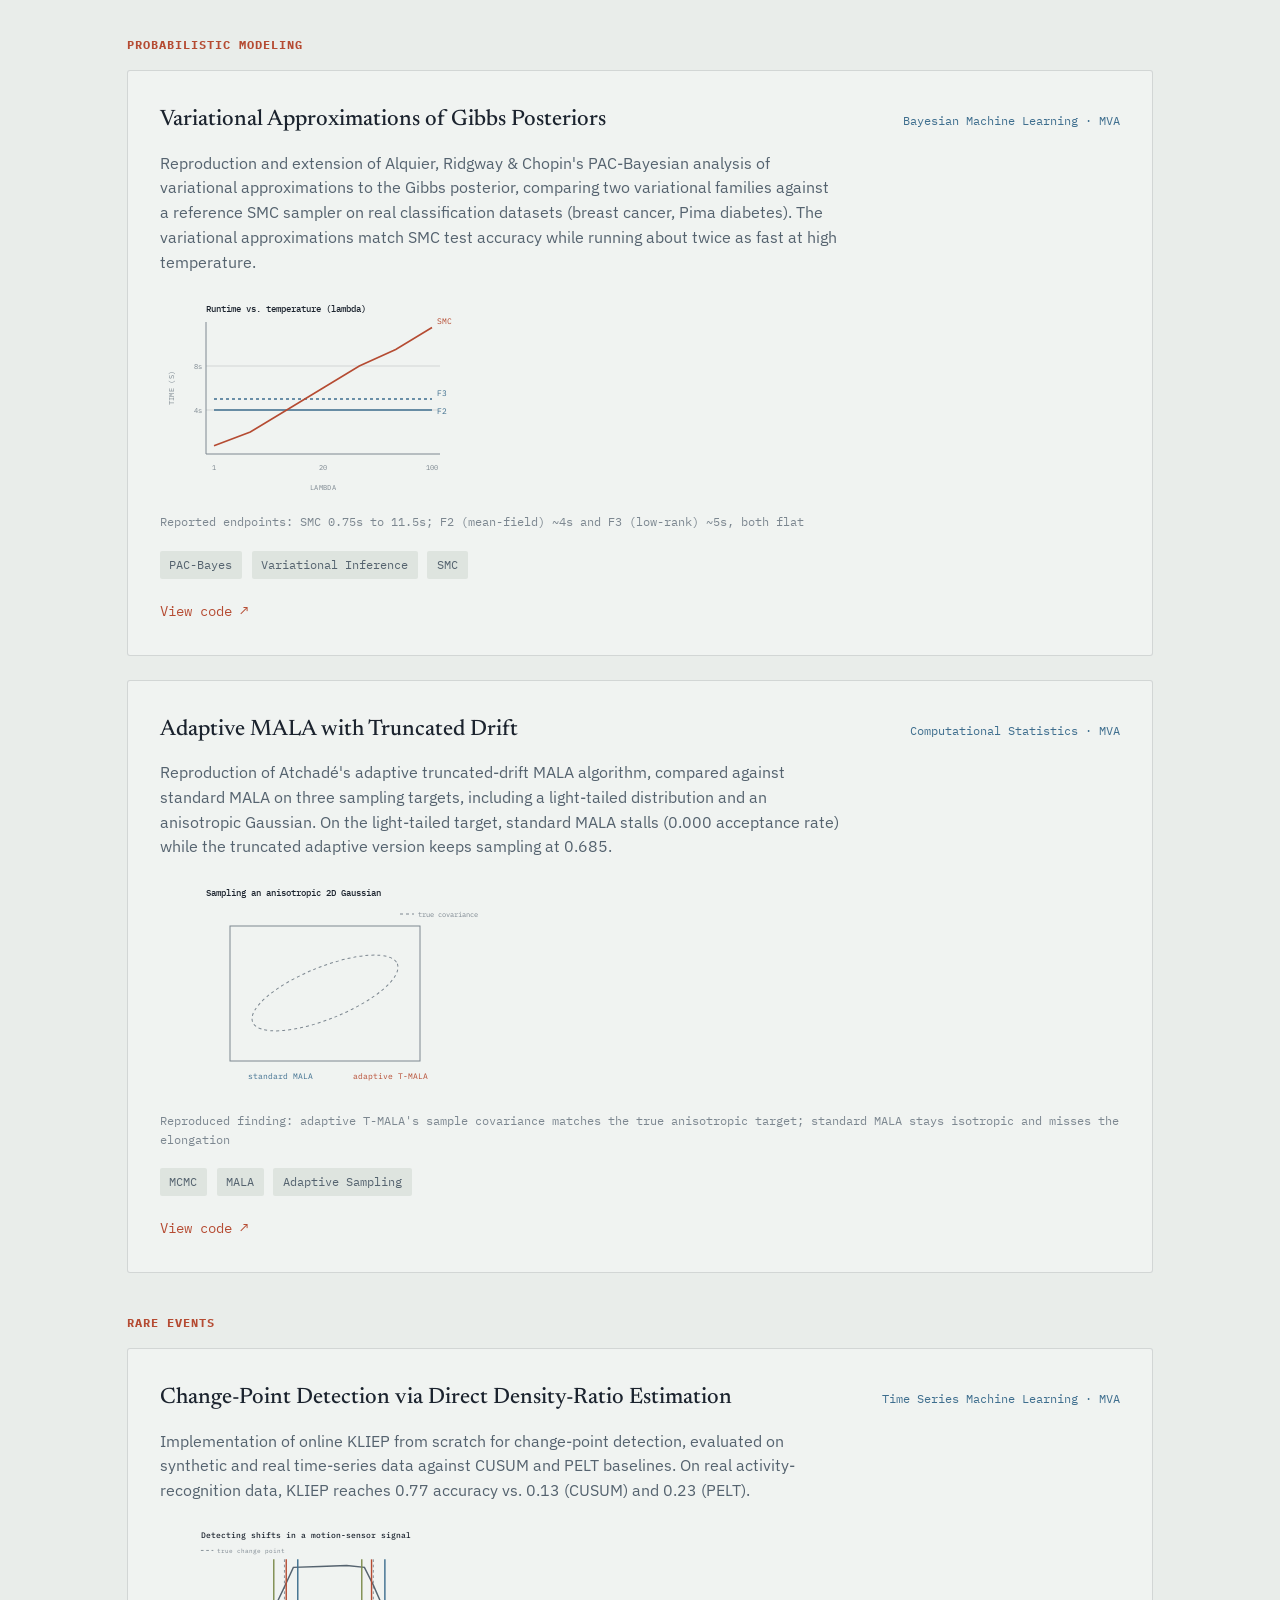
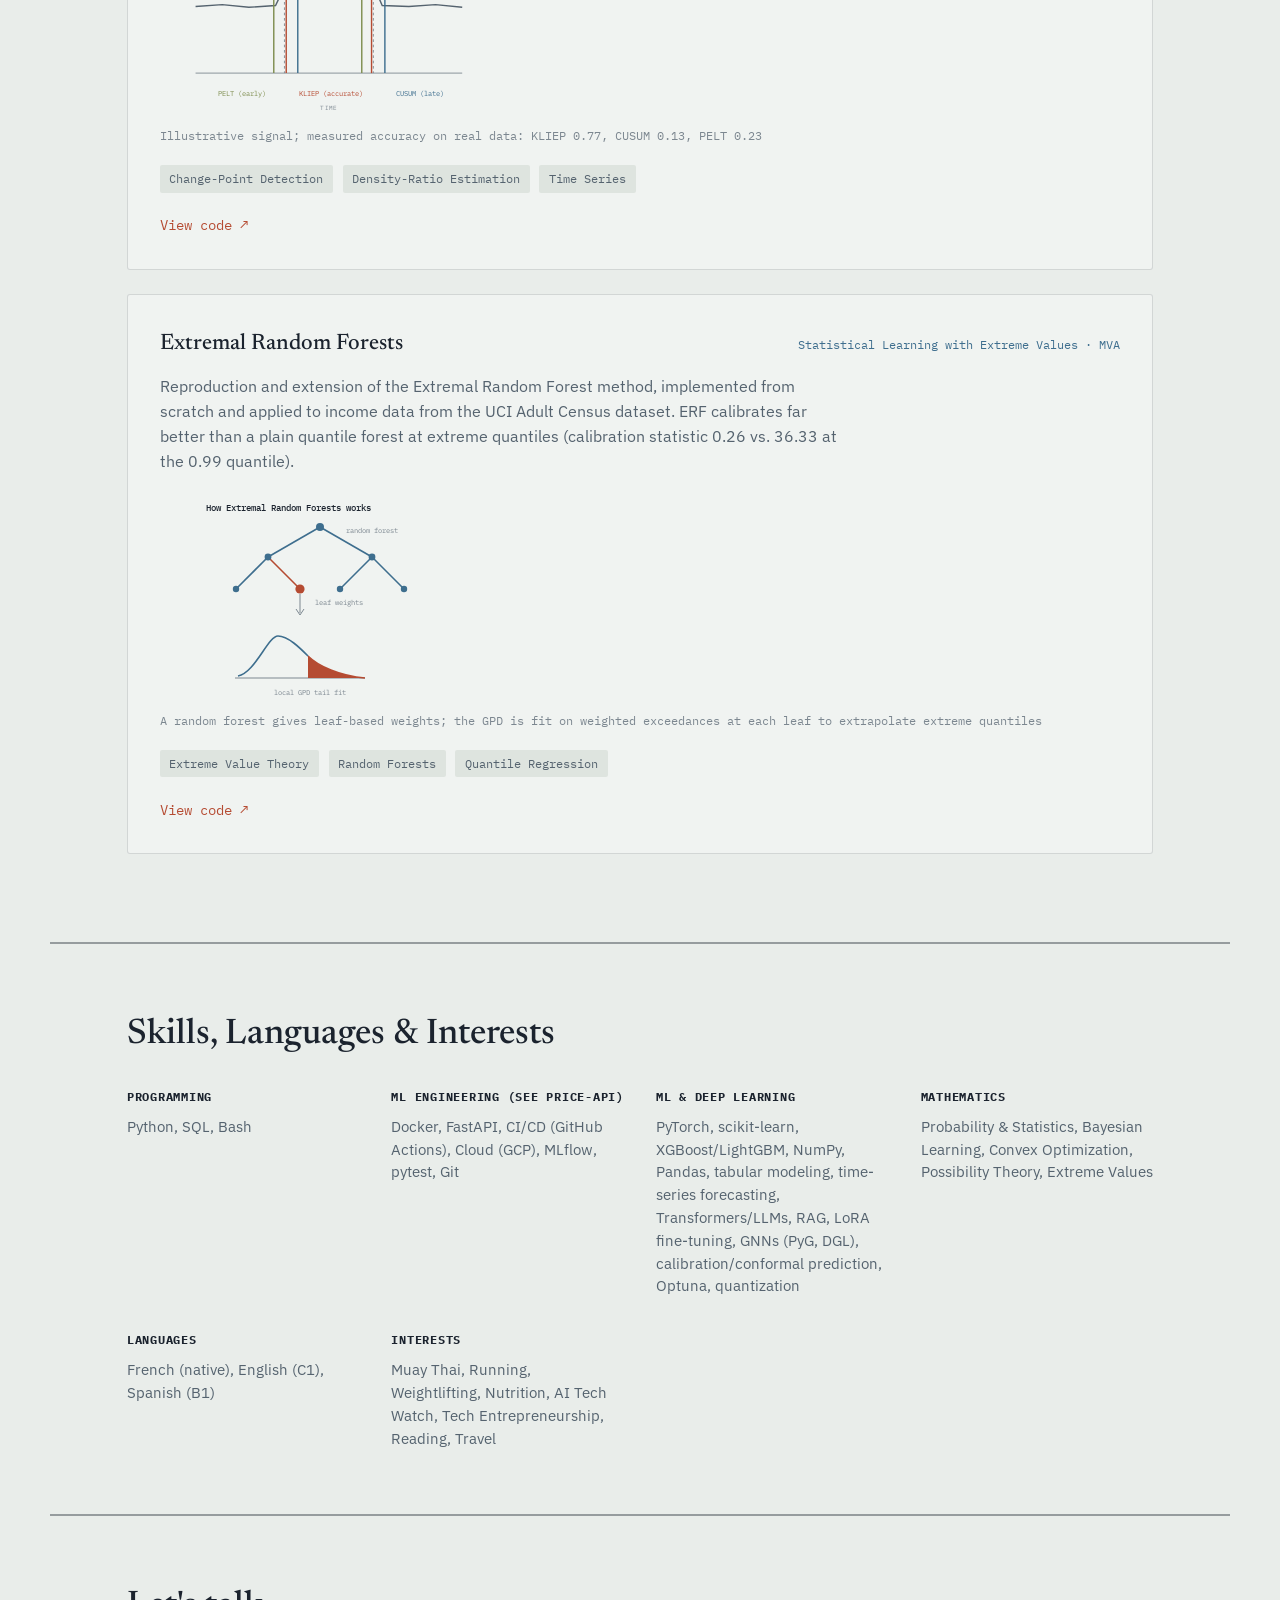
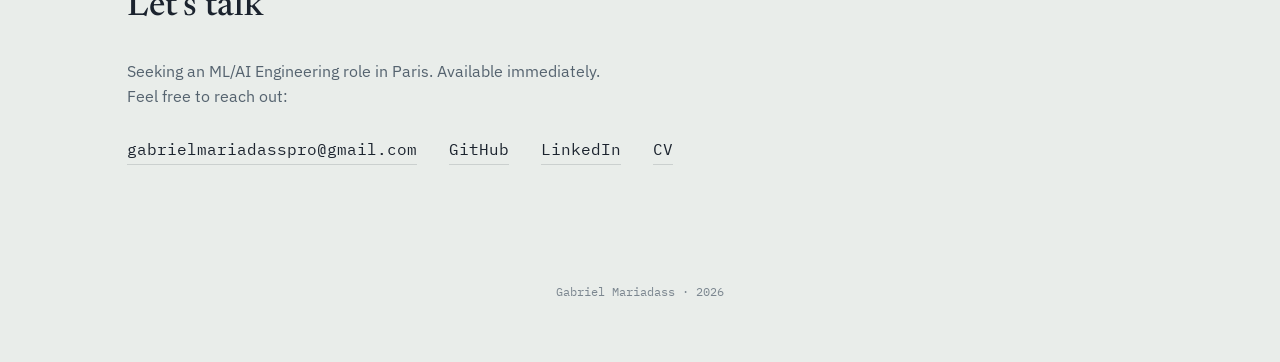
==== commit f81edab6: "Add reg-rag to personal projects Co-Authored-By: Claude Sonnet 5.5 <noreply@anthropic.com>" ====
--- a/index.html
+++ b/index.html
@@ -72,6 +72,26 @@
   <!-- PERSONAL PROJECTS -->
   <section id="personal-projects" class="work">
     <h2 class="section-title">Personal Projects</h2>
+
+    <article class="card">
+      <div class="card-head">
+        <h3>reg-rag</h3>
+        <span class="card-tag">RAG &amp; Evaluation · Personal project</span>
+      </div>
+      <p class="card-desc">
+        Evaluated RAG for compliance questions on DORA, NIS2 and the ANSSI approval guide. On 249
+        LLM-generated questions, hybrid retrieval with a cross-encoder reranker beats dense
+        retrieval on recall@5 (0.988 vs 0.916) and MRR (0.917 vs 0.779), with bootstrap confidence
+        intervals. A LoRA query rewriter brought no gain, reported as a null result.
+      </p>
+      <div class="card-meta">
+        <span class="chip">RAG</span>
+        <span class="chip">Hybrid Retrieval</span>
+        <span class="chip">Reranking</span>
+        <span class="chip">LoRA</span>
+      </div>
+      <a href="https://github.com/mariadass-gabriel/reg-rag" class="card-link" target="_blank" rel="noopener">View code ↗</a>
+    </article>
 
     <article class="card">
       <div class="card-head">
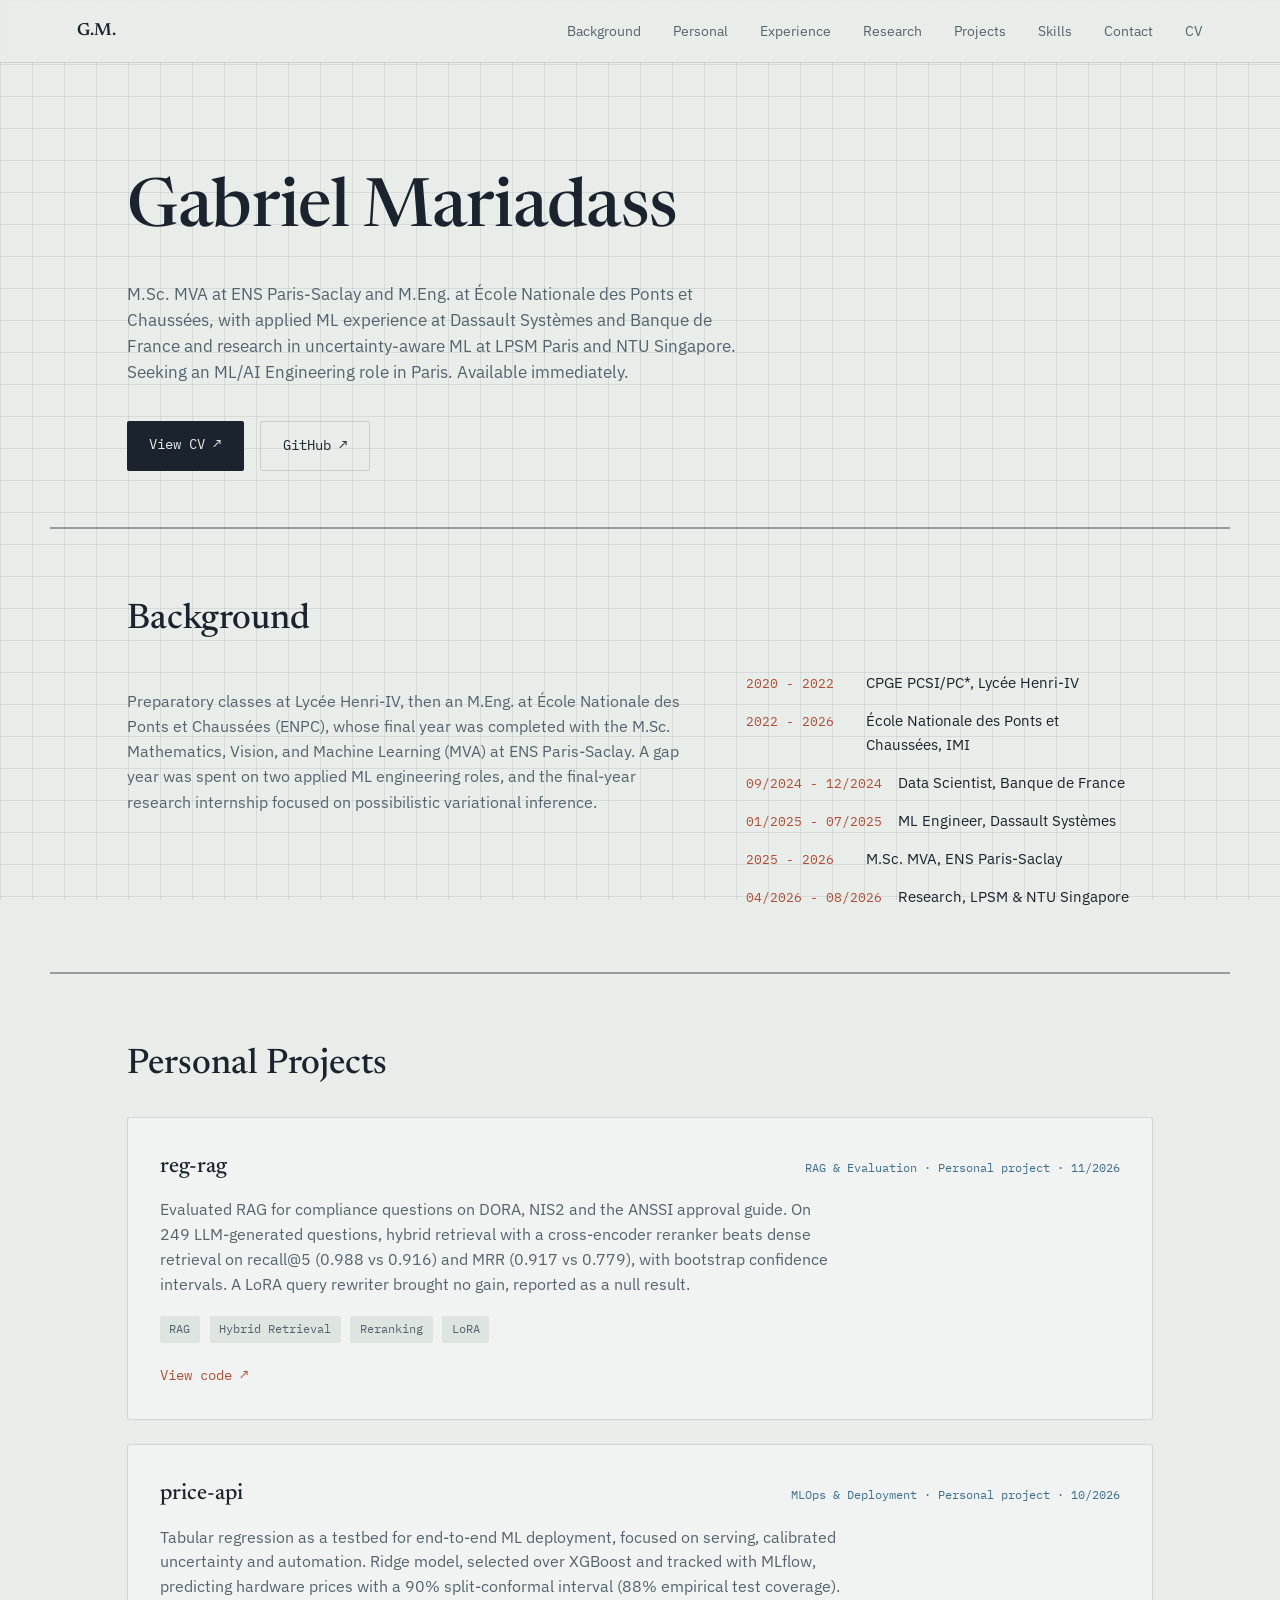
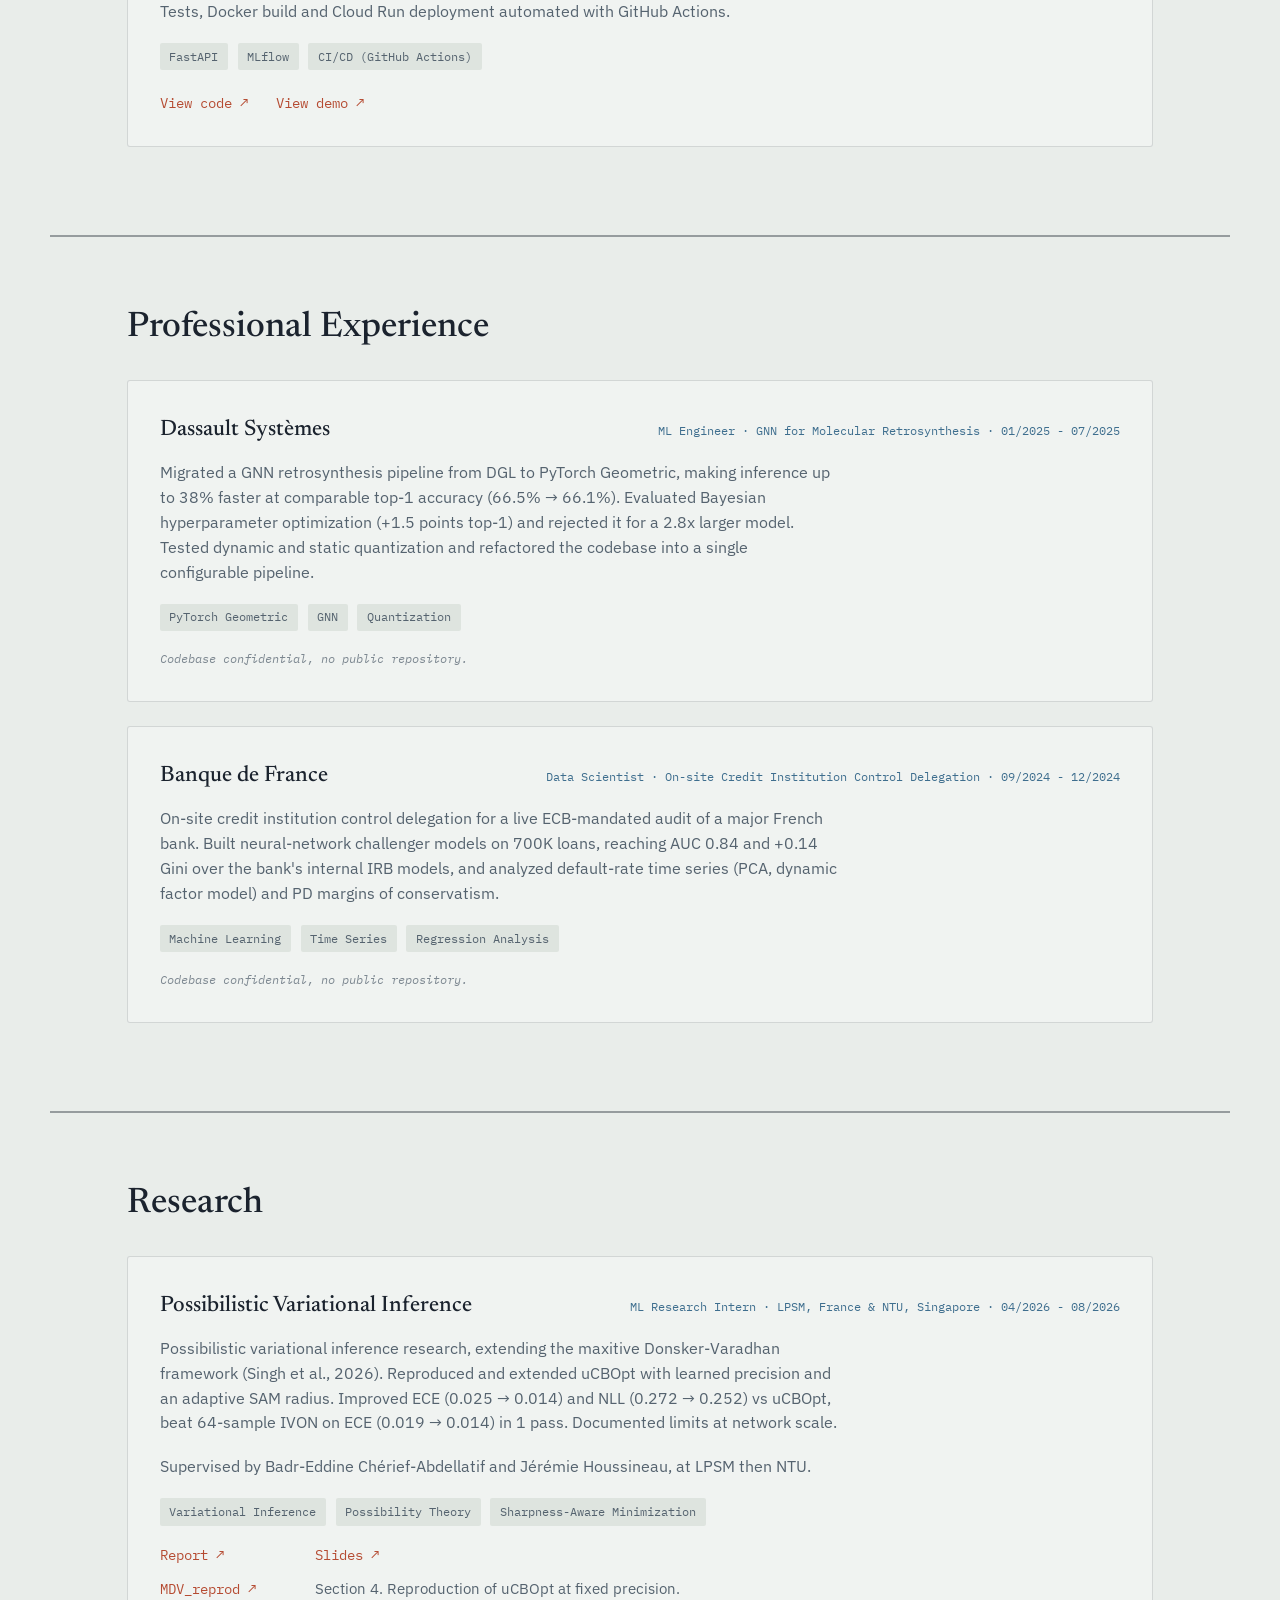
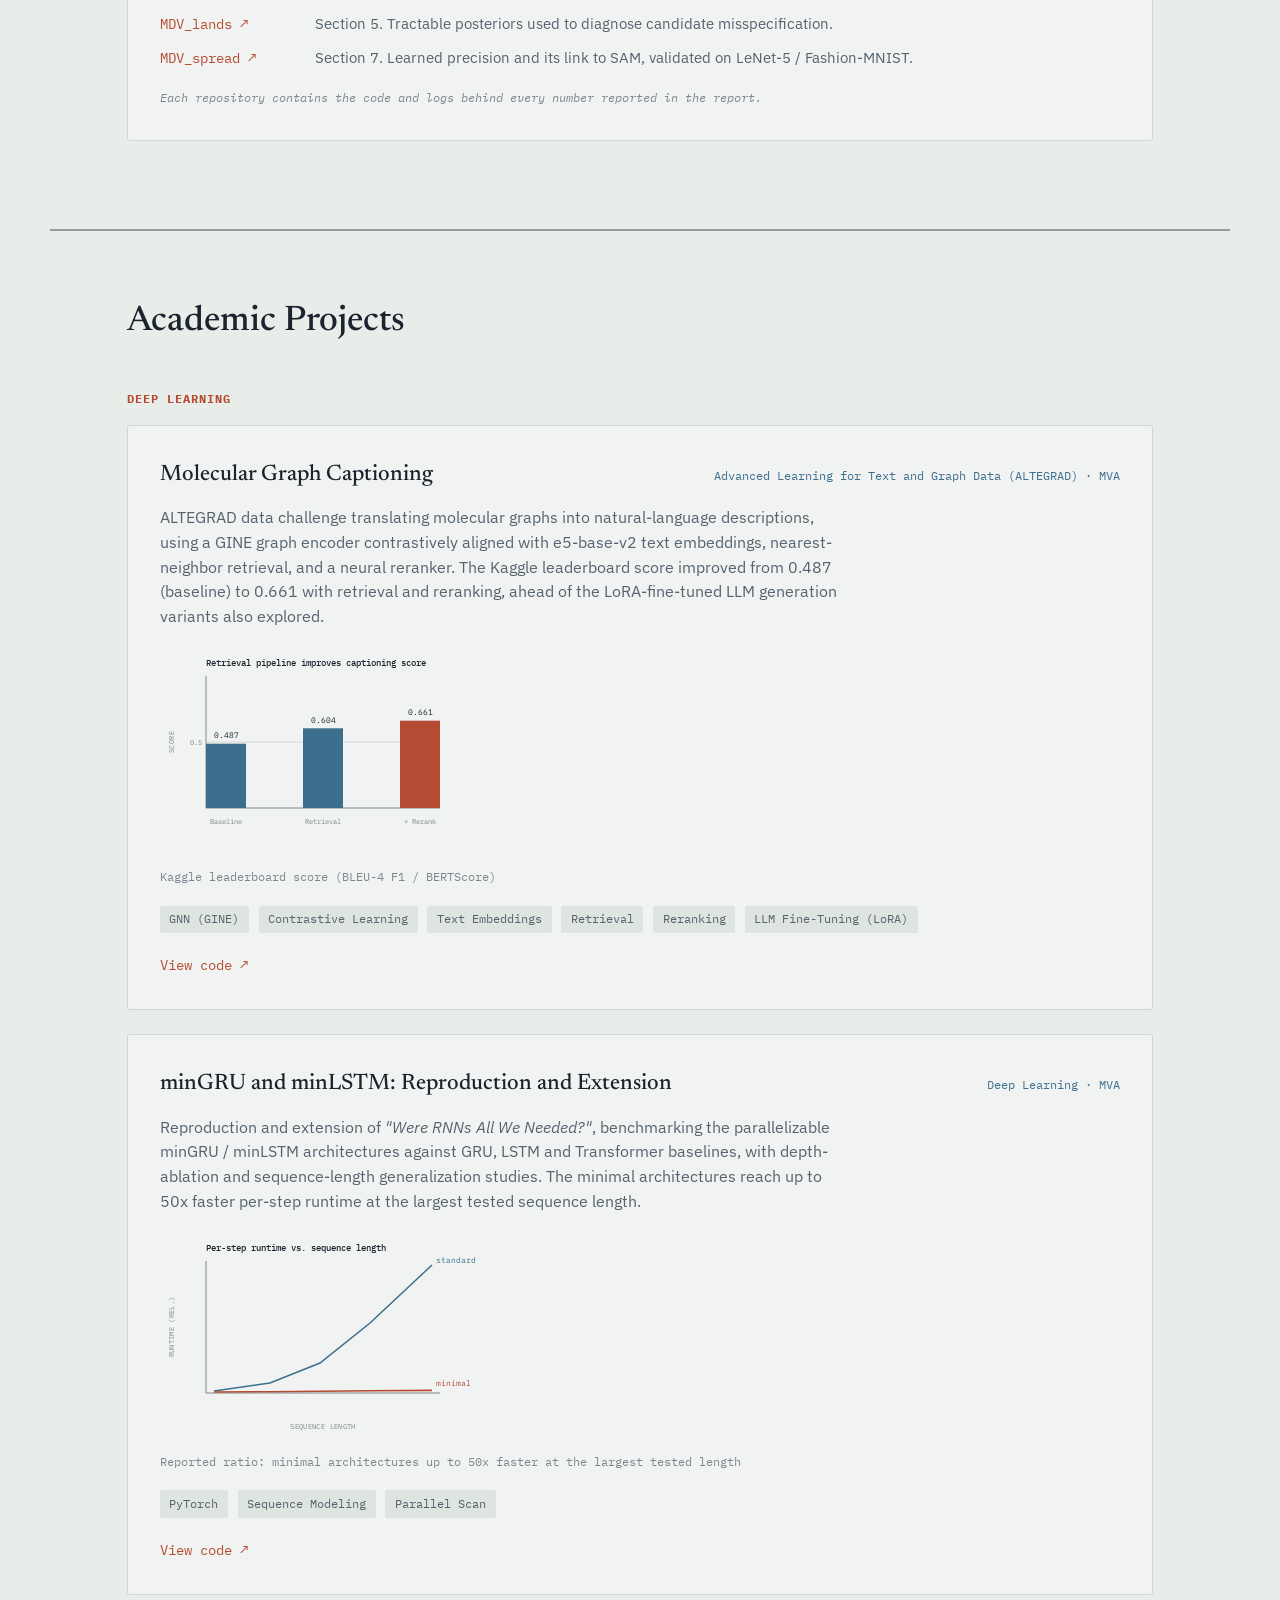
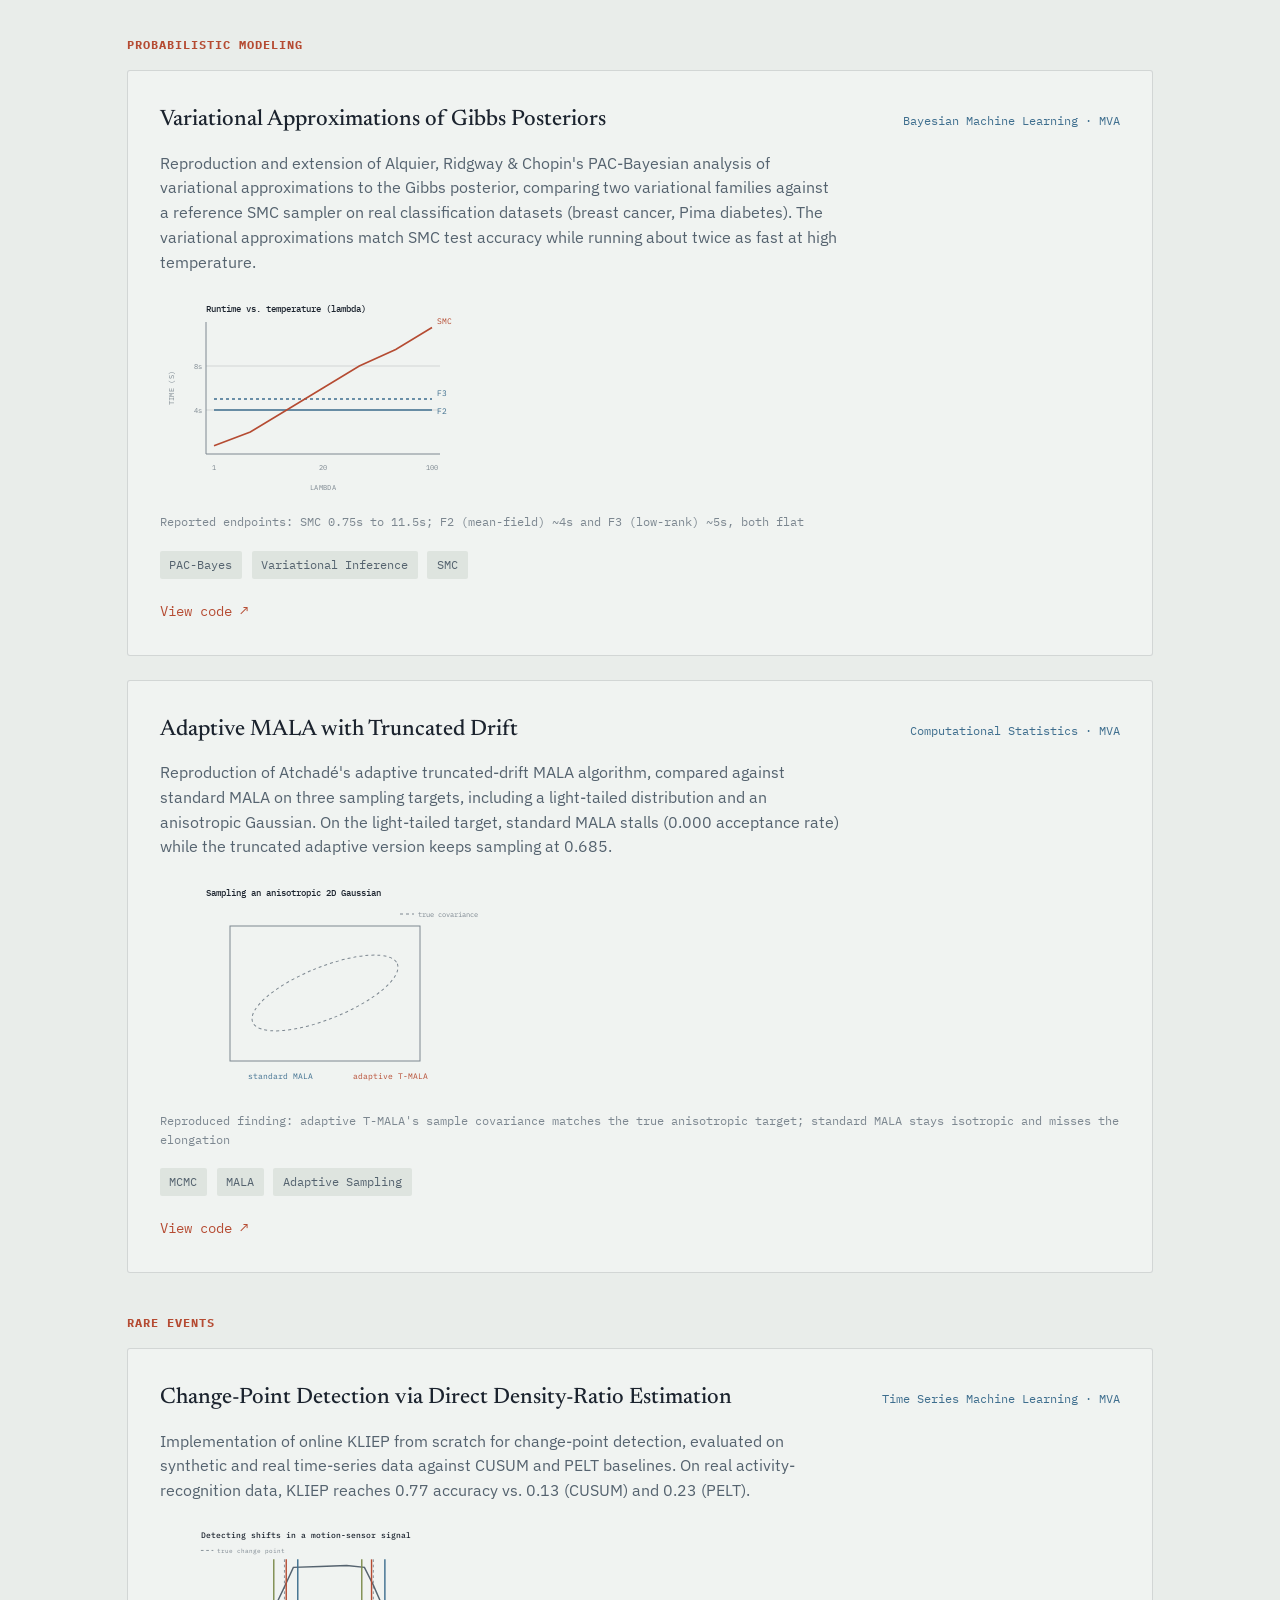
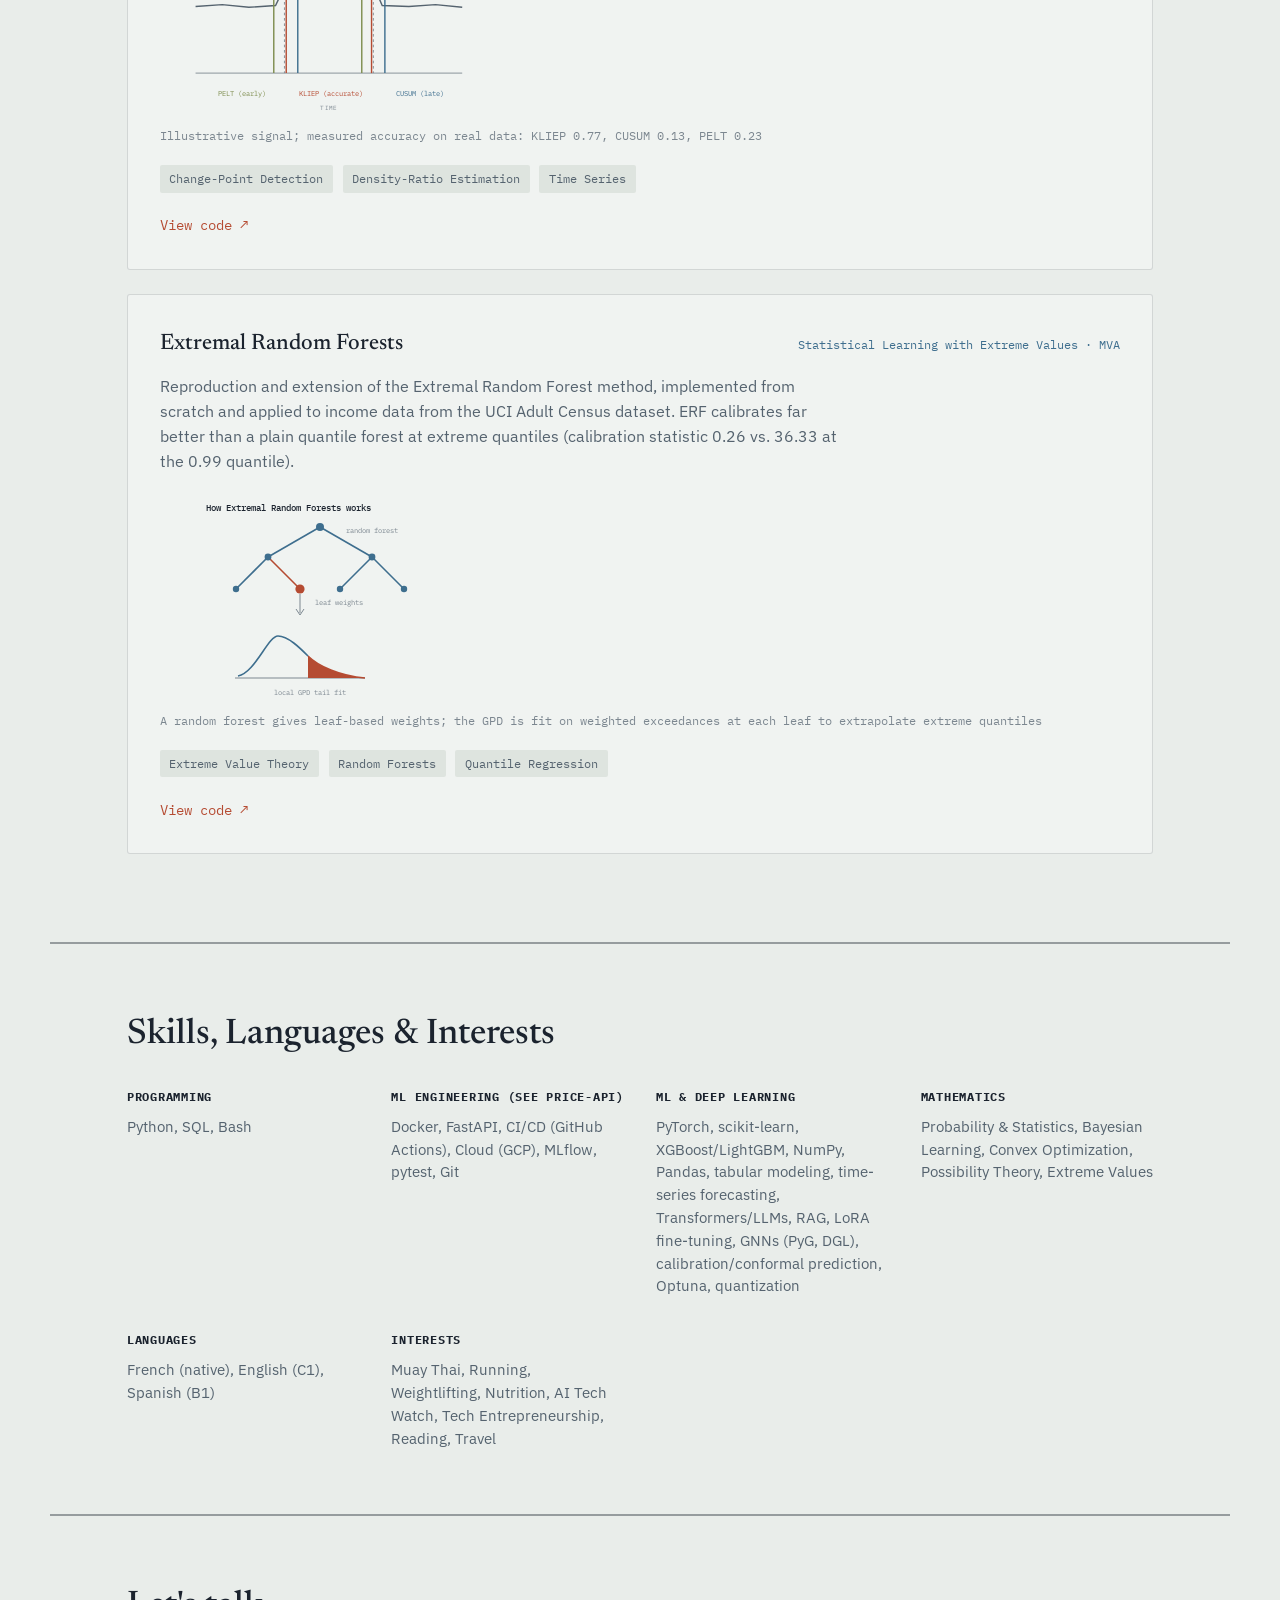
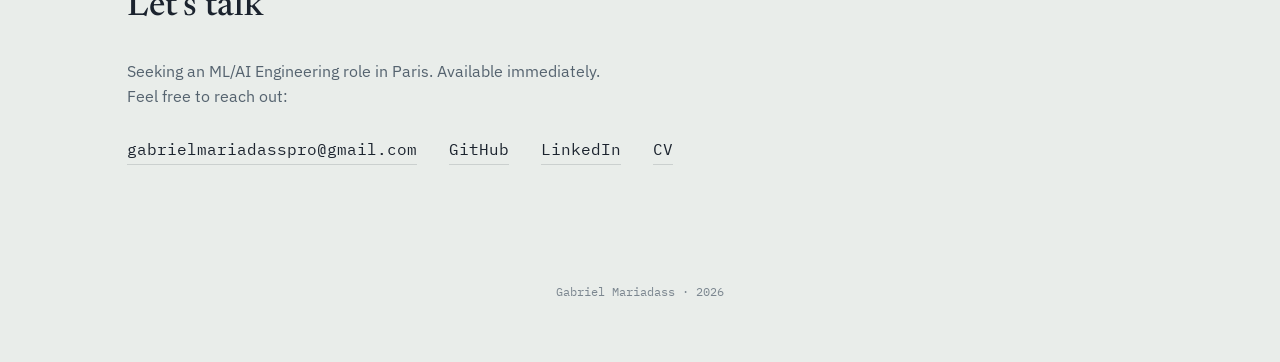
==== commit 06261219: "Add dates to personal projects Co-Authored-By: Claude Sonnet 5.5 <noreply@anthropic.com>" ====
--- a/index.html
+++ b/index.html
@@ -76,7 +76,7 @@
     <article class="card">
       <div class="card-head">
         <h3>reg-rag</h3>
-        <span class="card-tag">RAG &amp; Evaluation · Personal project</span>
+        <span class="card-tag">RAG &amp; Evaluation · Personal project · 11/2026</span>
       </div>
       <p class="card-desc">
         Evaluated RAG for compliance questions on DORA, NIS2 and the ANSSI approval guide. On 249
@@ -96,7 +96,7 @@
     <article class="card">
       <div class="card-head">
         <h3>price-api</h3>
-        <span class="card-tag">MLOps &amp; Deployment · Personal project</span>
+        <span class="card-tag">MLOps &amp; Deployment · Personal project · 10/2026</span>
       </div>
       <p class="card-desc">
         Tabular regression as a testbed for end-to-end ML deployment, focused on serving, calibrated
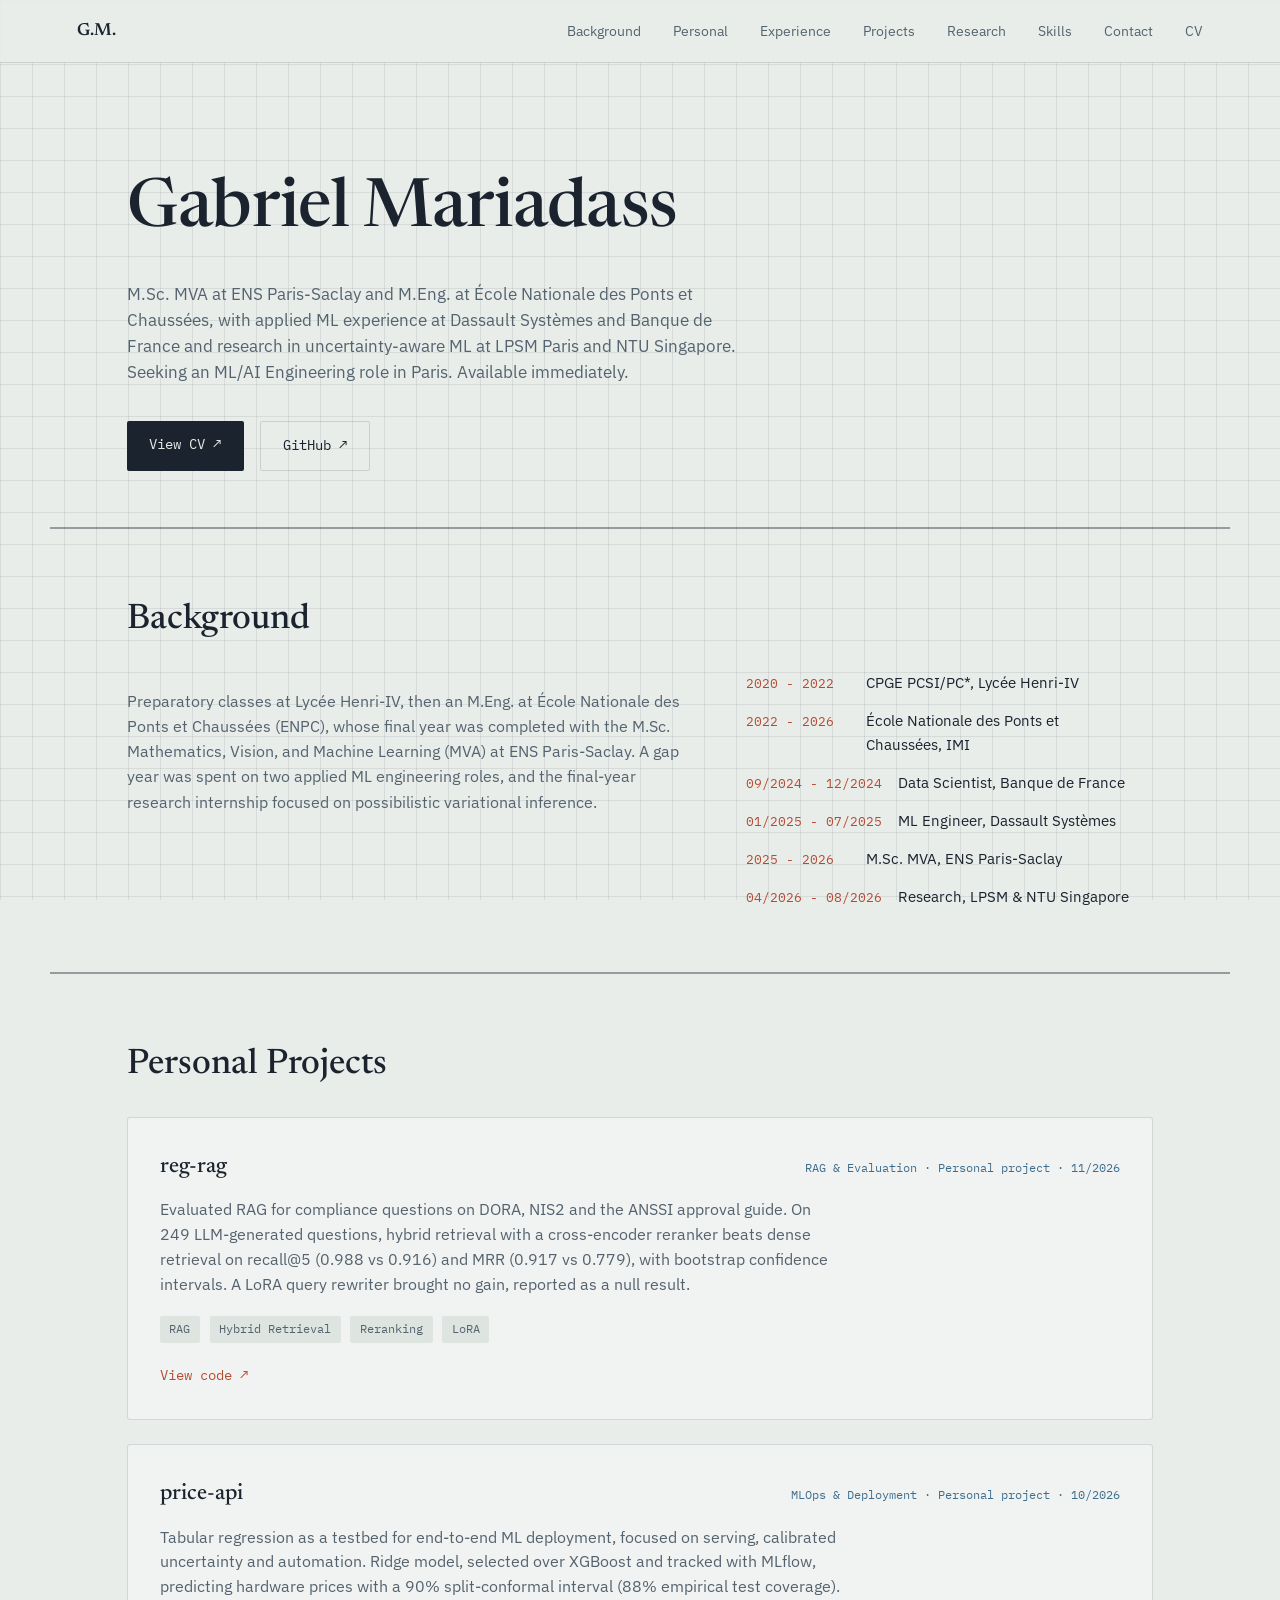
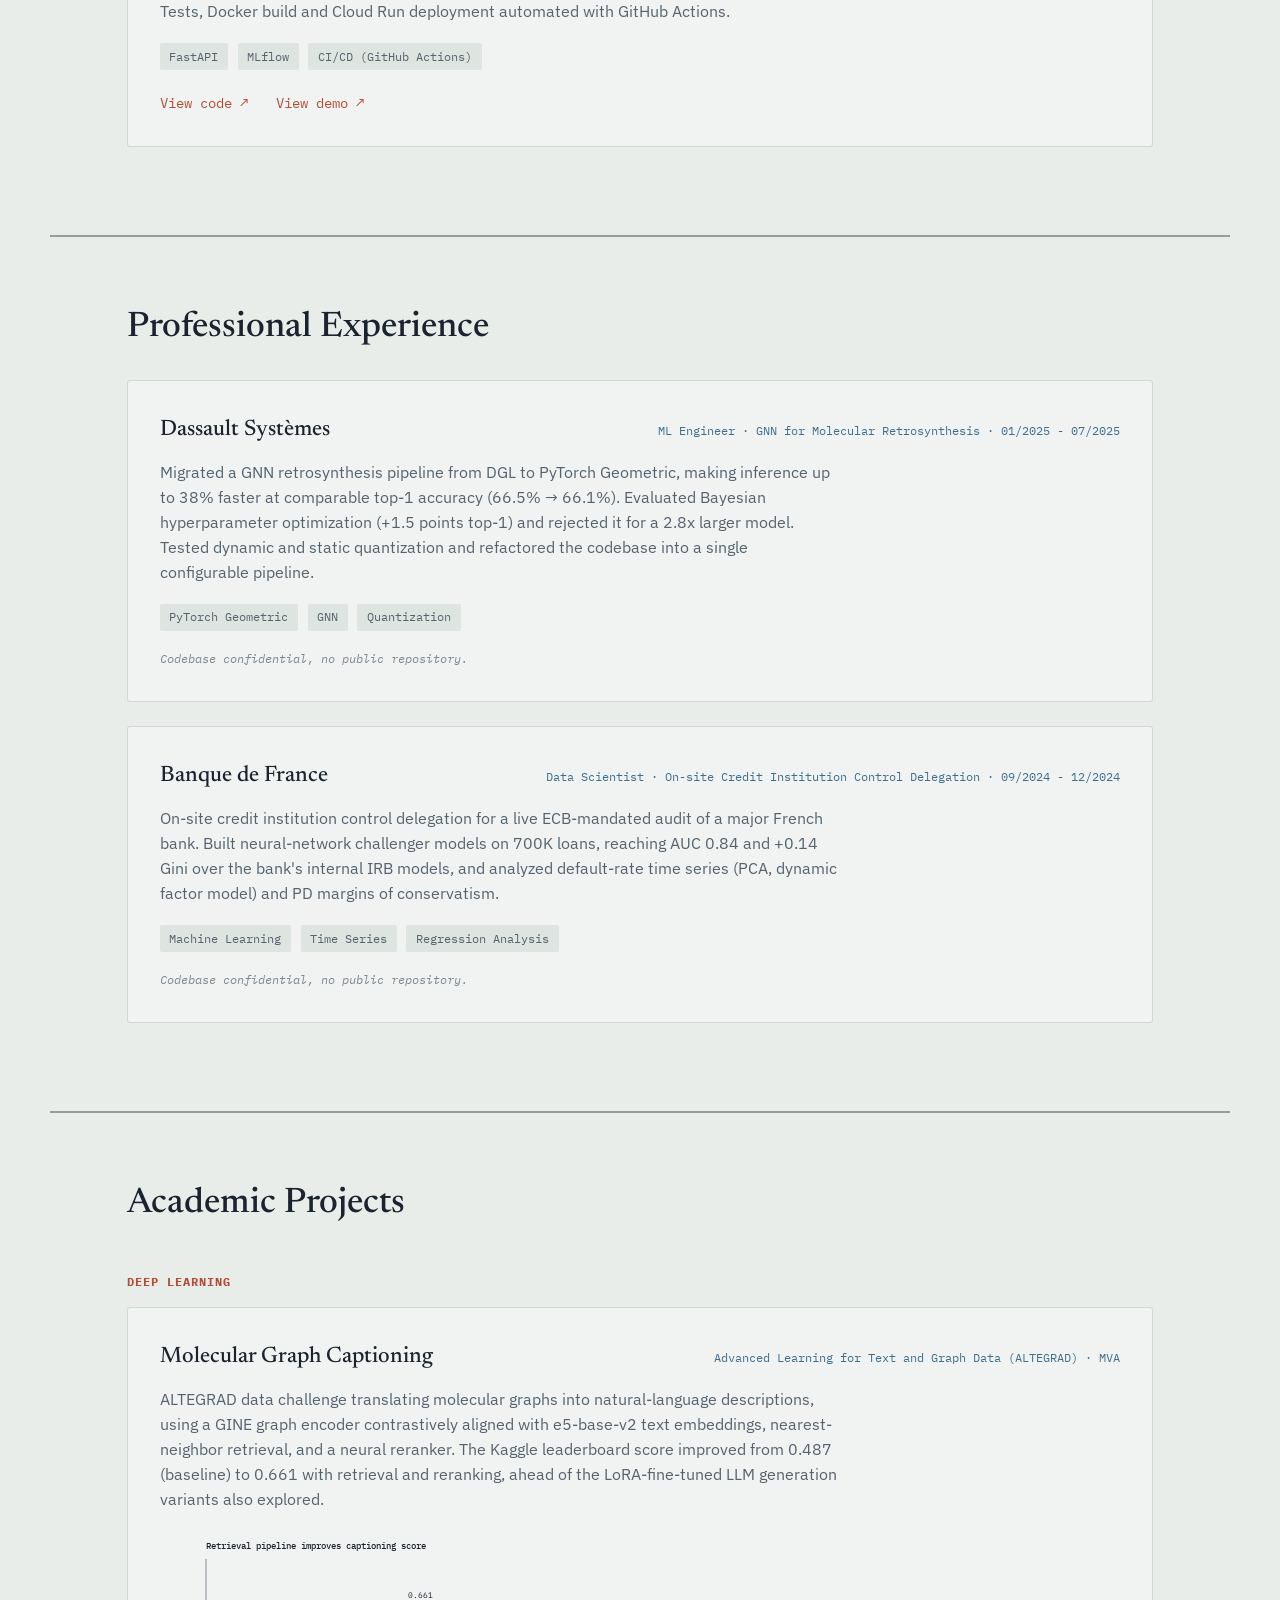
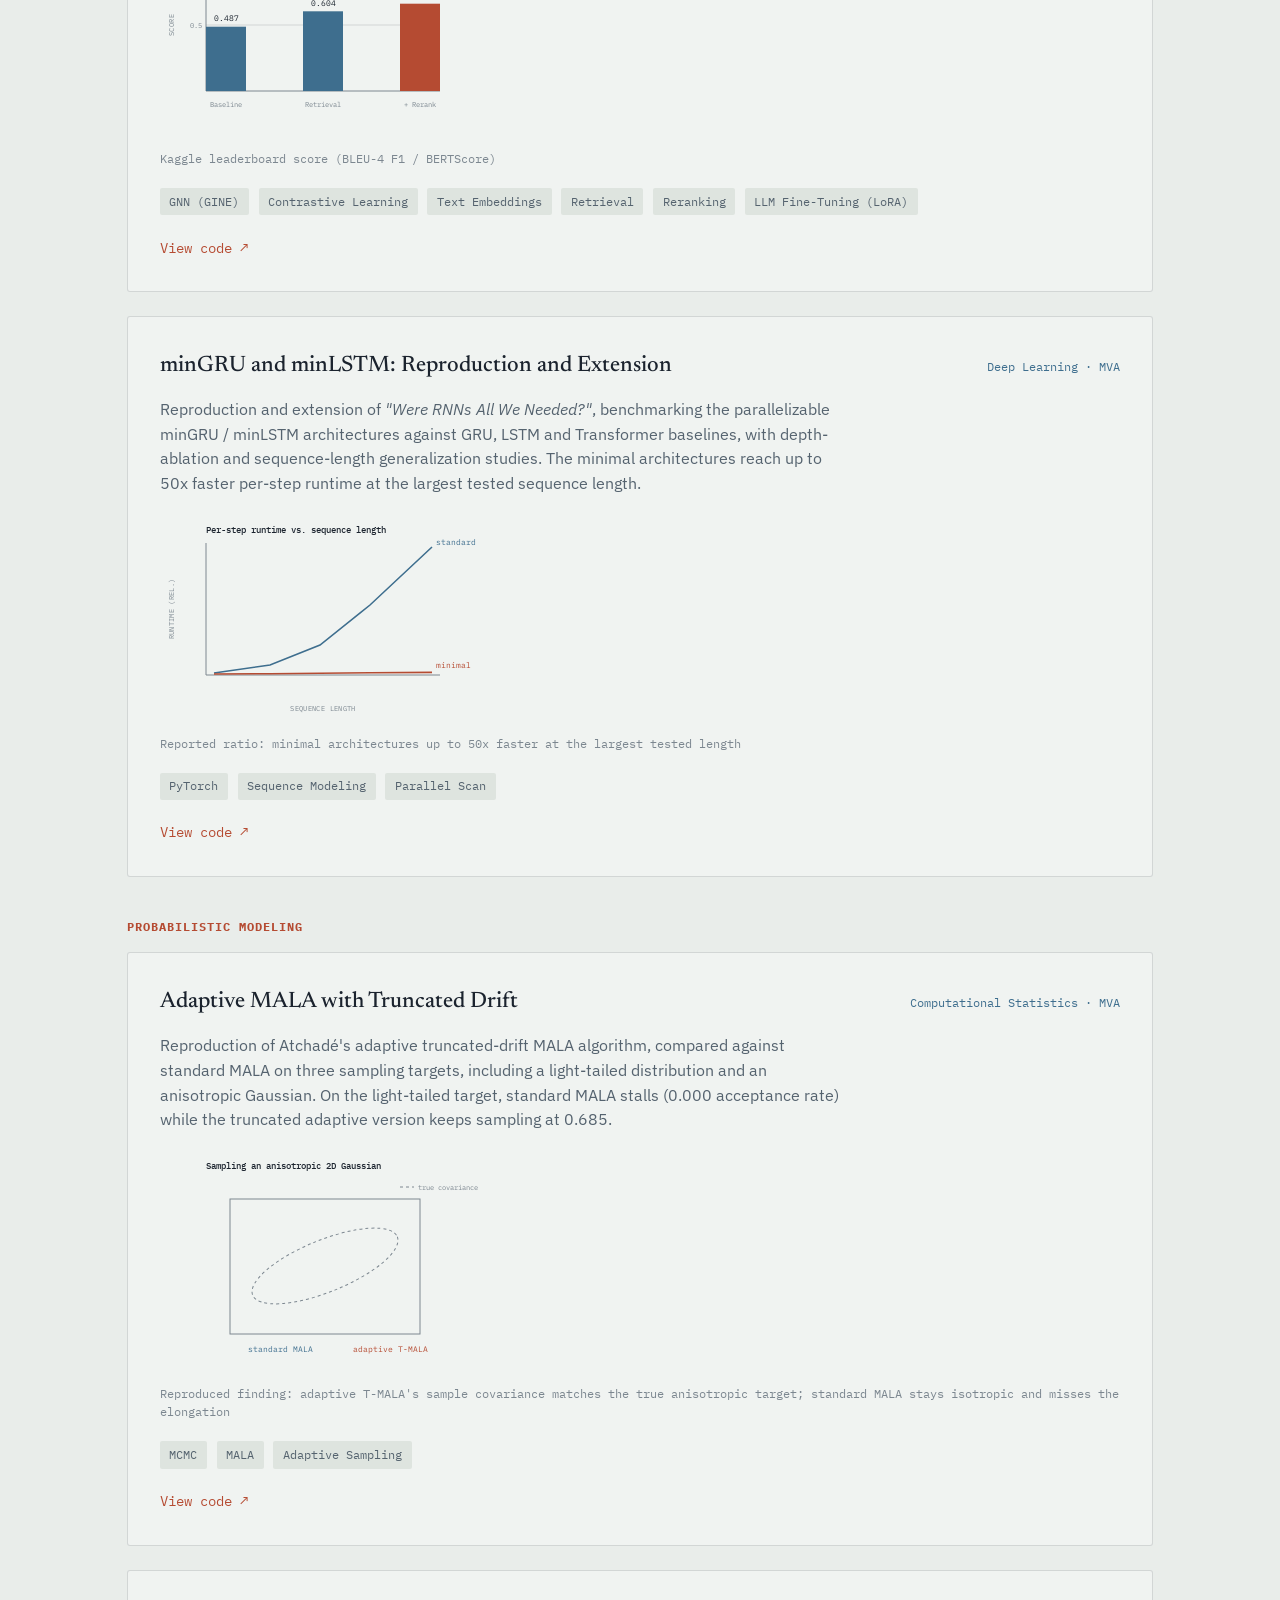
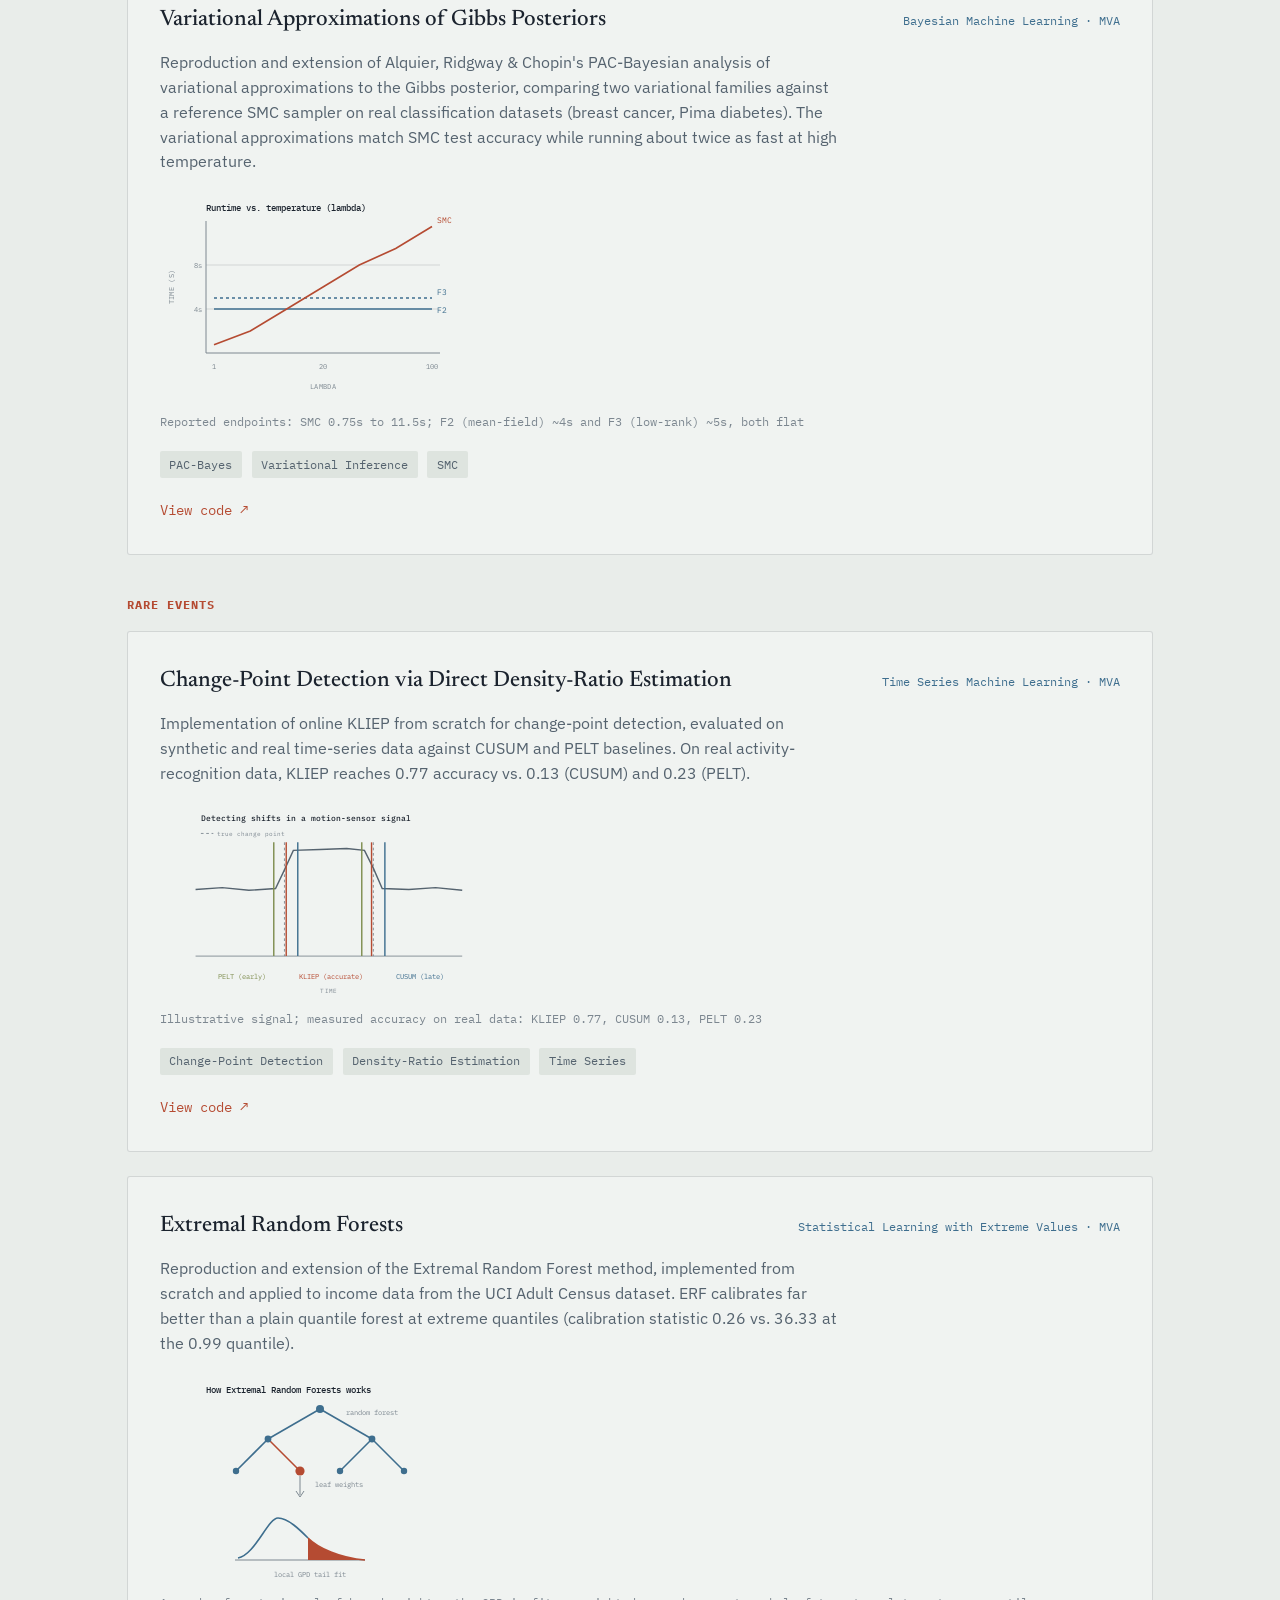
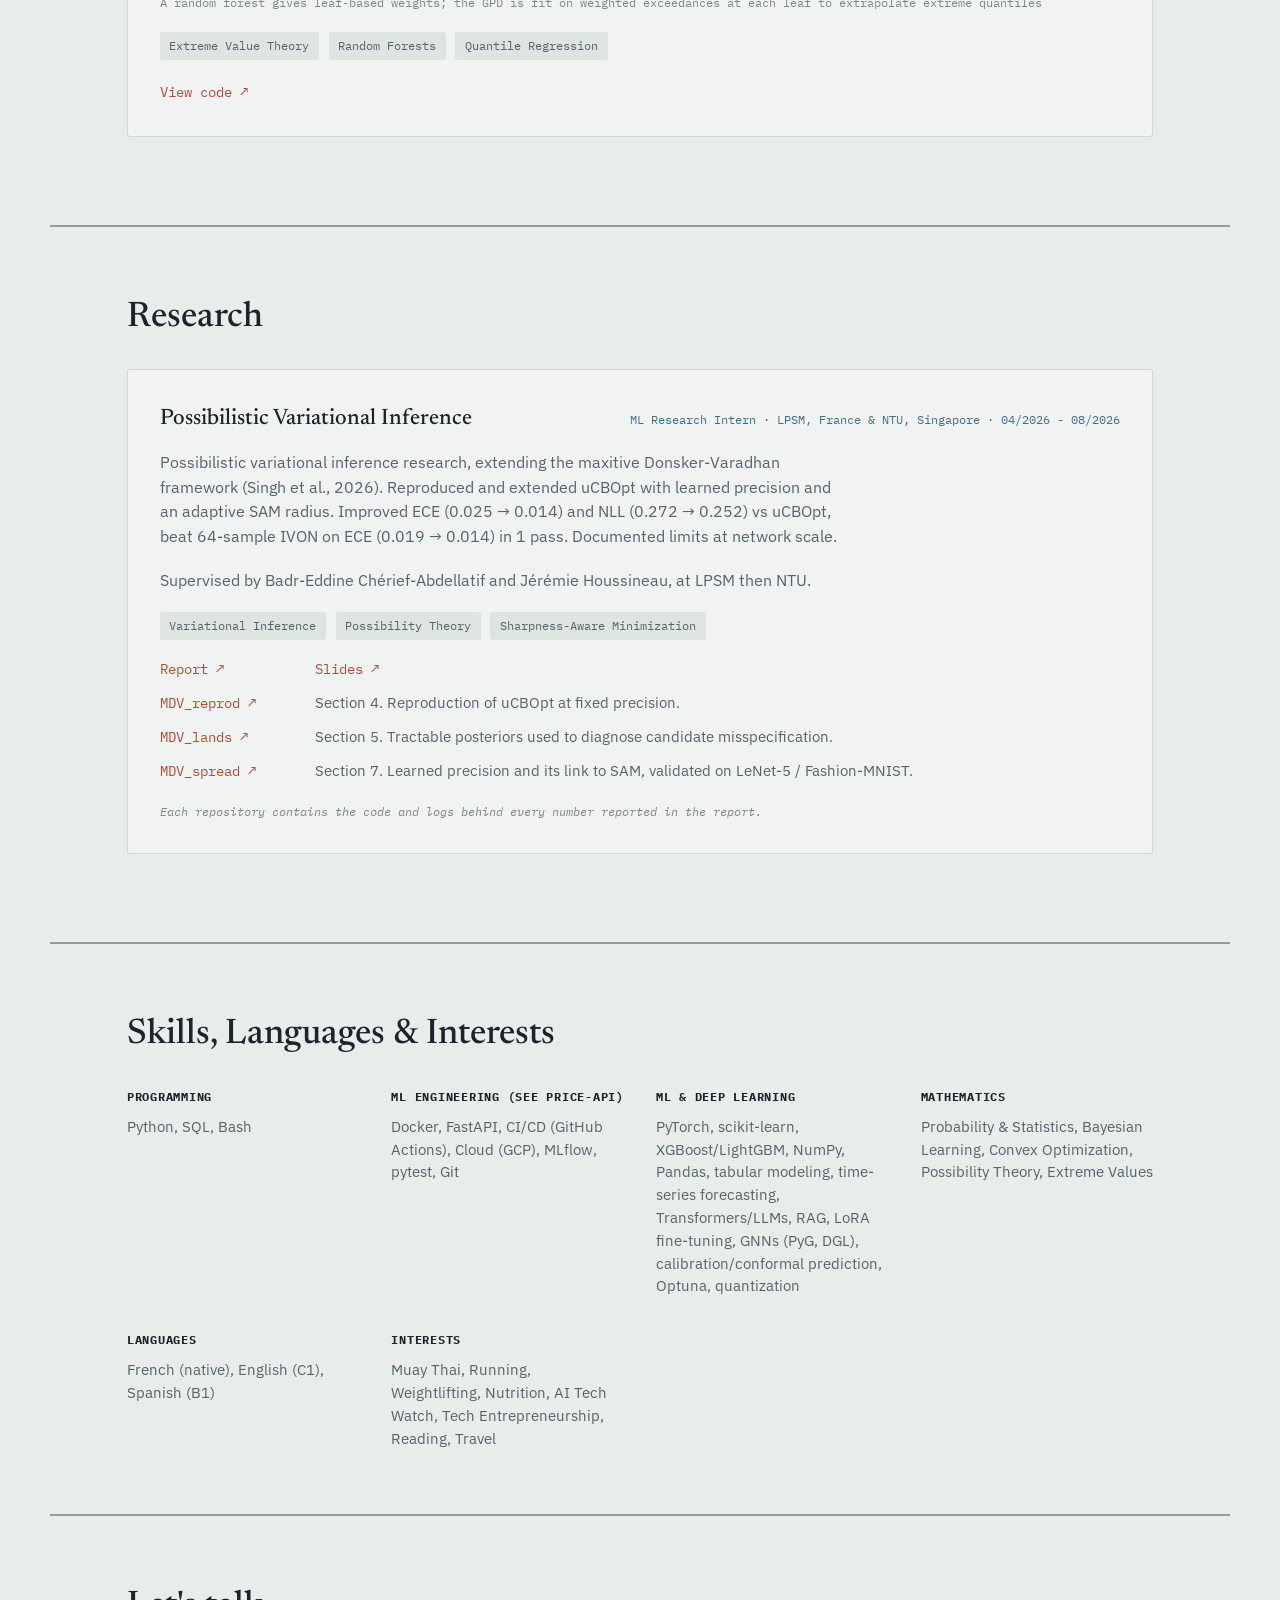
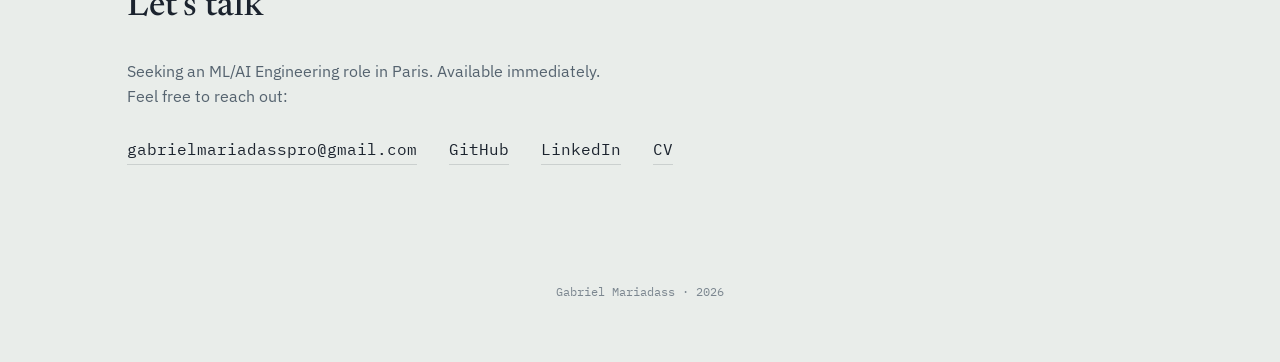
==== commit 067830e6: "Reorder Probabilistic Modeling projects and move Research after Academic Projects Co-Authored-By: Cl" ====
--- a/index.html
+++ b/index.html
@@ -20,8 +20,8 @@
     <a href="#about">Background</a>
     <a href="#personal-projects">Personal</a>
     <a href="#experience">Experience</a>
+    <a href="#projects">Projects</a>
     <a href="#research">Research</a>
-    <a href="#projects">Projects</a>
     <a href="#skills">Skills</a>
     <a href="#contact">Contact</a>
     <a href="CV.pdf" target="_blank" rel="noopener">CV</a>
@@ -159,51 +159,6 @@
     </article>
   </section>
 
-  <!-- RESEARCH -->
-  <section id="research" class="work">
-    <h2 class="section-title">Research</h2>
-
-    <article class="card">
-      <div class="card-head">
-        <h3>Possibilistic Variational Inference</h3>
-        <span class="card-tag">ML Research Intern · LPSM, France &amp; NTU, Singapore · 04/2026 - 08/2026</span>
-      </div>
-      <p class="card-desc">
-        Possibilistic variational inference research, extending the maxitive Donsker-Varadhan
-        framework (Singh et al., 2026). Reproduced and extended uCBOpt with learned precision and an
-        adaptive SAM radius. Improved ECE (0.025 → 0.014) and NLL (0.272 → 0.252) vs uCBOpt, beat
-        64-sample IVON on ECE (0.019 → 0.014) in 1 pass. Documented limits at network scale.
-      </p>
-      <p class="card-desc">
-        Supervised by Badr-Eddine Chérief-Abdellatif and Jérémie Houssineau, at LPSM then NTU.
-      </p>
-      <div class="card-meta">
-        <span class="chip">Variational Inference</span>
-        <span class="chip">Possibility Theory</span>
-        <span class="chip">Sharpness-Aware Minimization</span>
-      </div>
-      <ul class="card-resources">
-        <li>
-          <a href="research-report.pdf" class="card-link" target="_blank" rel="noopener">Report ↗</a>
-          <a href="research-slides.pdf" class="card-link" target="_blank" rel="noopener">Slides ↗</a>
-        </li>
-        <li>
-          <a href="https://github.com/mariadass-gabriel/MDV_reprod" class="card-link" target="_blank" rel="noopener">MDV_reprod ↗</a>
-          <span>Section 4. Reproduction of uCBOpt at fixed precision.</span>
-        </li>
-        <li>
-          <a href="https://github.com/mariadass-gabriel/MDV_lands" class="card-link" target="_blank" rel="noopener">MDV_lands ↗</a>
-          <span>Section 5. Tractable posteriors used to diagnose candidate misspecification.</span>
-        </li>
-        <li>
-          <a href="https://github.com/mariadass-gabriel/MDV_spread" class="card-link" target="_blank" rel="noopener">MDV_spread ↗</a>
-          <span>Section 7. Learned precision and its link to SAM, validated on LeNet-5 / Fashion-MNIST.</span>
-        </li>
-      </ul>
-      <p class="card-note">Each repository contains the code and logs behind every number reported in the report.</p>
-    </article>
-  </section>
-
   <!-- PROJECTS -->
   <section id="projects" class="work">
     <h2 class="section-title">Academic Projects</h2>
@@ -300,54 +255,6 @@
 
     <div class="project-category">
       <h3 class="category-title">Probabilistic Modeling</h3>
-
-      <article class="card">
-        <div class="card-head">
-          <h3>Variational Approximations of Gibbs Posteriors</h3>
-          <span class="card-tag">Bayesian Machine Learning · MVA</span>
-        </div>
-        <p class="card-desc">
-          Reproduction and extension of Alquier, Ridgway &amp; Chopin's PAC-Bayesian analysis
-          of variational approximations to the Gibbs posterior, comparing two variational
-          families against a reference SMC sampler on real classification datasets (breast
-          cancer, Pima diabetes). The variational approximations match SMC test accuracy while
-          running about twice as fast at high temperature.
-        </p>
-        <div class="card-figure">
-          <svg class="fig-plot" viewBox="0 0 320 210" xmlns="http://www.w3.org/2000/svg" role="img" aria-label="Line chart of computation time versus lambda: SMC rises steeply while the F2 mean-field and F3 low-rank variational families each stay flat">
-            <text x="46" y="18" class="fig-title">Runtime vs. temperature (lambda)</text>
-
-            <line x1="46" y1="116" x2="280" y2="116" class="fig-grid"/>
-            <line x1="46" y1="72" x2="280" y2="72" class="fig-grid"/>
-            <text x="42" y="119" text-anchor="end" class="fig-label">4s</text>
-            <text x="42" y="75" text-anchor="end" class="fig-label">8s</text>
-
-            <line x1="46" y1="28" x2="46" y2="160" class="fig-axis"/>
-            <line x1="46" y1="160" x2="280" y2="160" class="fig-axis"/>
-
-            <path d="M54,116 L272,116" class="fig-line slate fig-draw" pathLength="1"/>
-            <path d="M54,105 L272,105" class="fig-line slate fig-dash fig-fade"/>
-            <path d="M54,151.75 L90.3,138 L126.7,116 L163,94 L199.3,72 L235.7,55.5 L272,33.5" class="fig-line rust fig-draw" pathLength="1" style="animation-delay:0.25s"/>
-
-            <text x="277" y="30" class="fig-value rust">SMC</text>
-            <text x="277" y="102" class="fig-value slate">F3</text>
-            <text x="277" y="120" class="fig-value slate">F2</text>
-
-            <text x="54" y="176" text-anchor="middle" class="fig-label">1</text>
-            <text x="163" y="176" text-anchor="middle" class="fig-label">20</text>
-            <text x="272" y="176" text-anchor="middle" class="fig-label">100</text>
-            <text x="163" y="196" text-anchor="middle" class="fig-axis-title">lambda</text>
-            <text x="14" y="94" text-anchor="middle" class="fig-axis-title" transform="rotate(-90 14 94)">Time (s)</text>
-          </svg>
-          <p class="fig-caption">Reported endpoints: SMC 0.75s to 11.5s; F2 (mean-field) ~4s and F3 (low-rank) ~5s, both flat</p>
-        </div>
-        <div class="card-meta">
-          <span class="chip">PAC-Bayes</span>
-          <span class="chip">Variational Inference</span>
-          <span class="chip">SMC</span>
-        </div>
-        <a href="https://github.com/mariadass-gabriel/variational-gibbs-posteriors" class="card-link" target="_blank" rel="noopener">View code ↗</a>
-      </article>
 
       <article class="card">
         <div class="card-head">
@@ -418,6 +325,54 @@
         </div>
         <a href="https://github.com/mariadass-gabriel/adaptive-mala-truncated-drift" class="card-link" target="_blank" rel="noopener">View code ↗</a>
       </article>
+
+      <article class="card">
+        <div class="card-head">
+          <h3>Variational Approximations of Gibbs Posteriors</h3>
+          <span class="card-tag">Bayesian Machine Learning · MVA</span>
+        </div>
+        <p class="card-desc">
+          Reproduction and extension of Alquier, Ridgway &amp; Chopin's PAC-Bayesian analysis
+          of variational approximations to the Gibbs posterior, comparing two variational
+          families against a reference SMC sampler on real classification datasets (breast
+          cancer, Pima diabetes). The variational approximations match SMC test accuracy while
+          running about twice as fast at high temperature.
+        </p>
+        <div class="card-figure">
+          <svg class="fig-plot" viewBox="0 0 320 210" xmlns="http://www.w3.org/2000/svg" role="img" aria-label="Line chart of computation time versus lambda: SMC rises steeply while the F2 mean-field and F3 low-rank variational families each stay flat">
+            <text x="46" y="18" class="fig-title">Runtime vs. temperature (lambda)</text>
+
+            <line x1="46" y1="116" x2="280" y2="116" class="fig-grid"/>
+            <line x1="46" y1="72" x2="280" y2="72" class="fig-grid"/>
+            <text x="42" y="119" text-anchor="end" class="fig-label">4s</text>
+            <text x="42" y="75" text-anchor="end" class="fig-label">8s</text>
+
+            <line x1="46" y1="28" x2="46" y2="160" class="fig-axis"/>
+            <line x1="46" y1="160" x2="280" y2="160" class="fig-axis"/>
+
+            <path d="M54,116 L272,116" class="fig-line slate fig-draw" pathLength="1"/>
+            <path d="M54,105 L272,105" class="fig-line slate fig-dash fig-fade"/>
+            <path d="M54,151.75 L90.3,138 L126.7,116 L163,94 L199.3,72 L235.7,55.5 L272,33.5" class="fig-line rust fig-draw" pathLength="1" style="animation-delay:0.25s"/>
+
+            <text x="277" y="30" class="fig-value rust">SMC</text>
+            <text x="277" y="102" class="fig-value slate">F3</text>
+            <text x="277" y="120" class="fig-value slate">F2</text>
+
+            <text x="54" y="176" text-anchor="middle" class="fig-label">1</text>
+            <text x="163" y="176" text-anchor="middle" class="fig-label">20</text>
+            <text x="272" y="176" text-anchor="middle" class="fig-label">100</text>
+            <text x="163" y="196" text-anchor="middle" class="fig-axis-title">lambda</text>
+            <text x="14" y="94" text-anchor="middle" class="fig-axis-title" transform="rotate(-90 14 94)">Time (s)</text>
+          </svg>
+          <p class="fig-caption">Reported endpoints: SMC 0.75s to 11.5s; F2 (mean-field) ~4s and F3 (low-rank) ~5s, both flat</p>
+        </div>
+        <div class="card-meta">
+          <span class="chip">PAC-Bayes</span>
+          <span class="chip">Variational Inference</span>
+          <span class="chip">SMC</span>
+        </div>
+        <a href="https://github.com/mariadass-gabriel/variational-gibbs-posteriors" class="card-link" target="_blank" rel="noopener">View code ↗</a>
+      </article>
     </div>
 
     <div class="project-category">
@@ -525,6 +480,51 @@
         <a href="https://github.com/mariadass-gabriel/extremal-random-forests" class="card-link" target="_blank" rel="noopener">View code ↗</a>
       </article>
     </div>
+  </section>
+
+  <!-- RESEARCH -->
+  <section id="research" class="work">
+    <h2 class="section-title">Research</h2>
+
+    <article class="card">
+      <div class="card-head">
+        <h3>Possibilistic Variational Inference</h3>
+        <span class="card-tag">ML Research Intern · LPSM, France &amp; NTU, Singapore · 04/2026 - 08/2026</span>
+      </div>
+      <p class="card-desc">
+        Possibilistic variational inference research, extending the maxitive Donsker-Varadhan
+        framework (Singh et al., 2026). Reproduced and extended uCBOpt with learned precision and an
+        adaptive SAM radius. Improved ECE (0.025 → 0.014) and NLL (0.272 → 0.252) vs uCBOpt, beat
+        64-sample IVON on ECE (0.019 → 0.014) in 1 pass. Documented limits at network scale.
+      </p>
+      <p class="card-desc">
+        Supervised by Badr-Eddine Chérief-Abdellatif and Jérémie Houssineau, at LPSM then NTU.
+      </p>
+      <div class="card-meta">
+        <span class="chip">Variational Inference</span>
+        <span class="chip">Possibility Theory</span>
+        <span class="chip">Sharpness-Aware Minimization</span>
+      </div>
+      <ul class="card-resources">
+        <li>
+          <a href="research-report.pdf" class="card-link" target="_blank" rel="noopener">Report ↗</a>
+          <a href="research-slides.pdf" class="card-link" target="_blank" rel="noopener">Slides ↗</a>
+        </li>
+        <li>
+          <a href="https://github.com/mariadass-gabriel/MDV_reprod" class="card-link" target="_blank" rel="noopener">MDV_reprod ↗</a>
+          <span>Section 4. Reproduction of uCBOpt at fixed precision.</span>
+        </li>
+        <li>
+          <a href="https://github.com/mariadass-gabriel/MDV_lands" class="card-link" target="_blank" rel="noopener">MDV_lands ↗</a>
+          <span>Section 5. Tractable posteriors used to diagnose candidate misspecification.</span>
+        </li>
+        <li>
+          <a href="https://github.com/mariadass-gabriel/MDV_spread" class="card-link" target="_blank" rel="noopener">MDV_spread ↗</a>
+          <span>Section 7. Learned precision and its link to SAM, validated on LeNet-5 / Fashion-MNIST.</span>
+        </li>
+      </ul>
+      <p class="card-note">Each repository contains the code and logs behind every number reported in the report.</p>
+    </article>
   </section>
 
   <!-- SKILLS -->
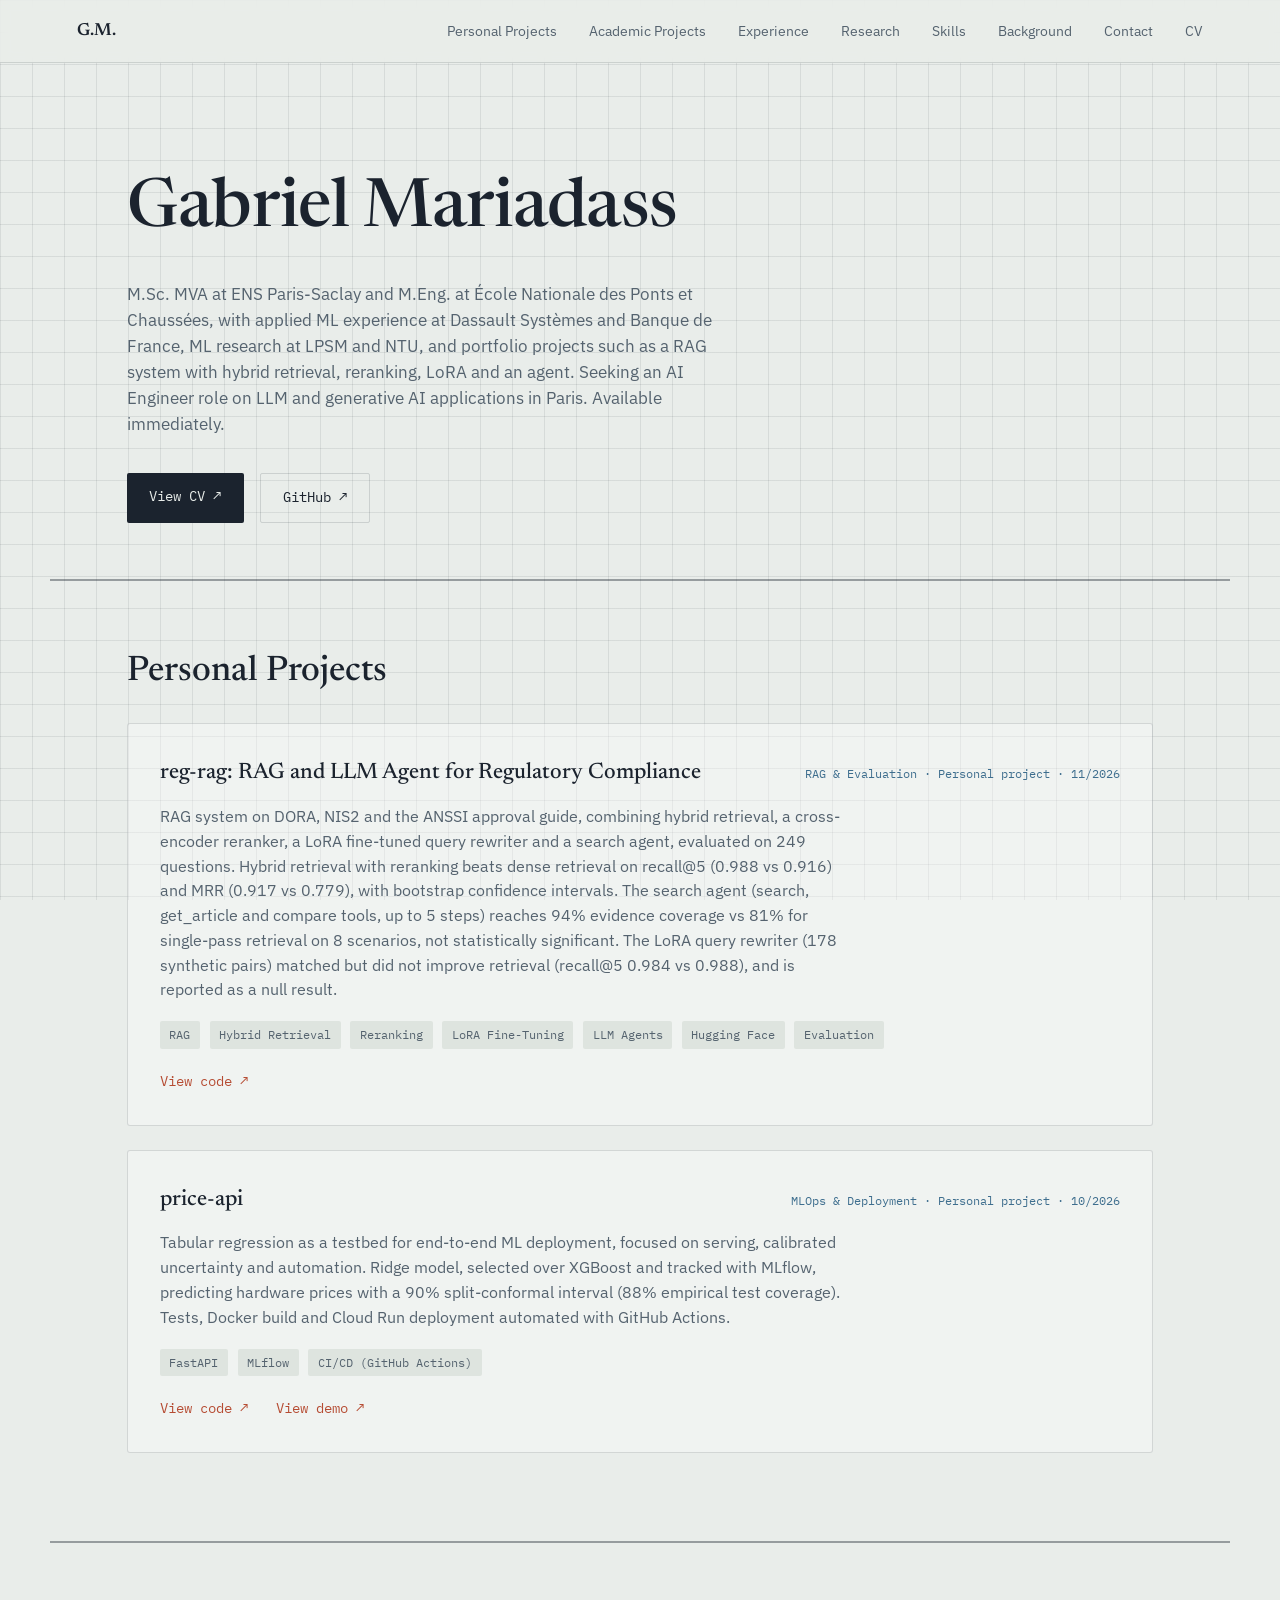
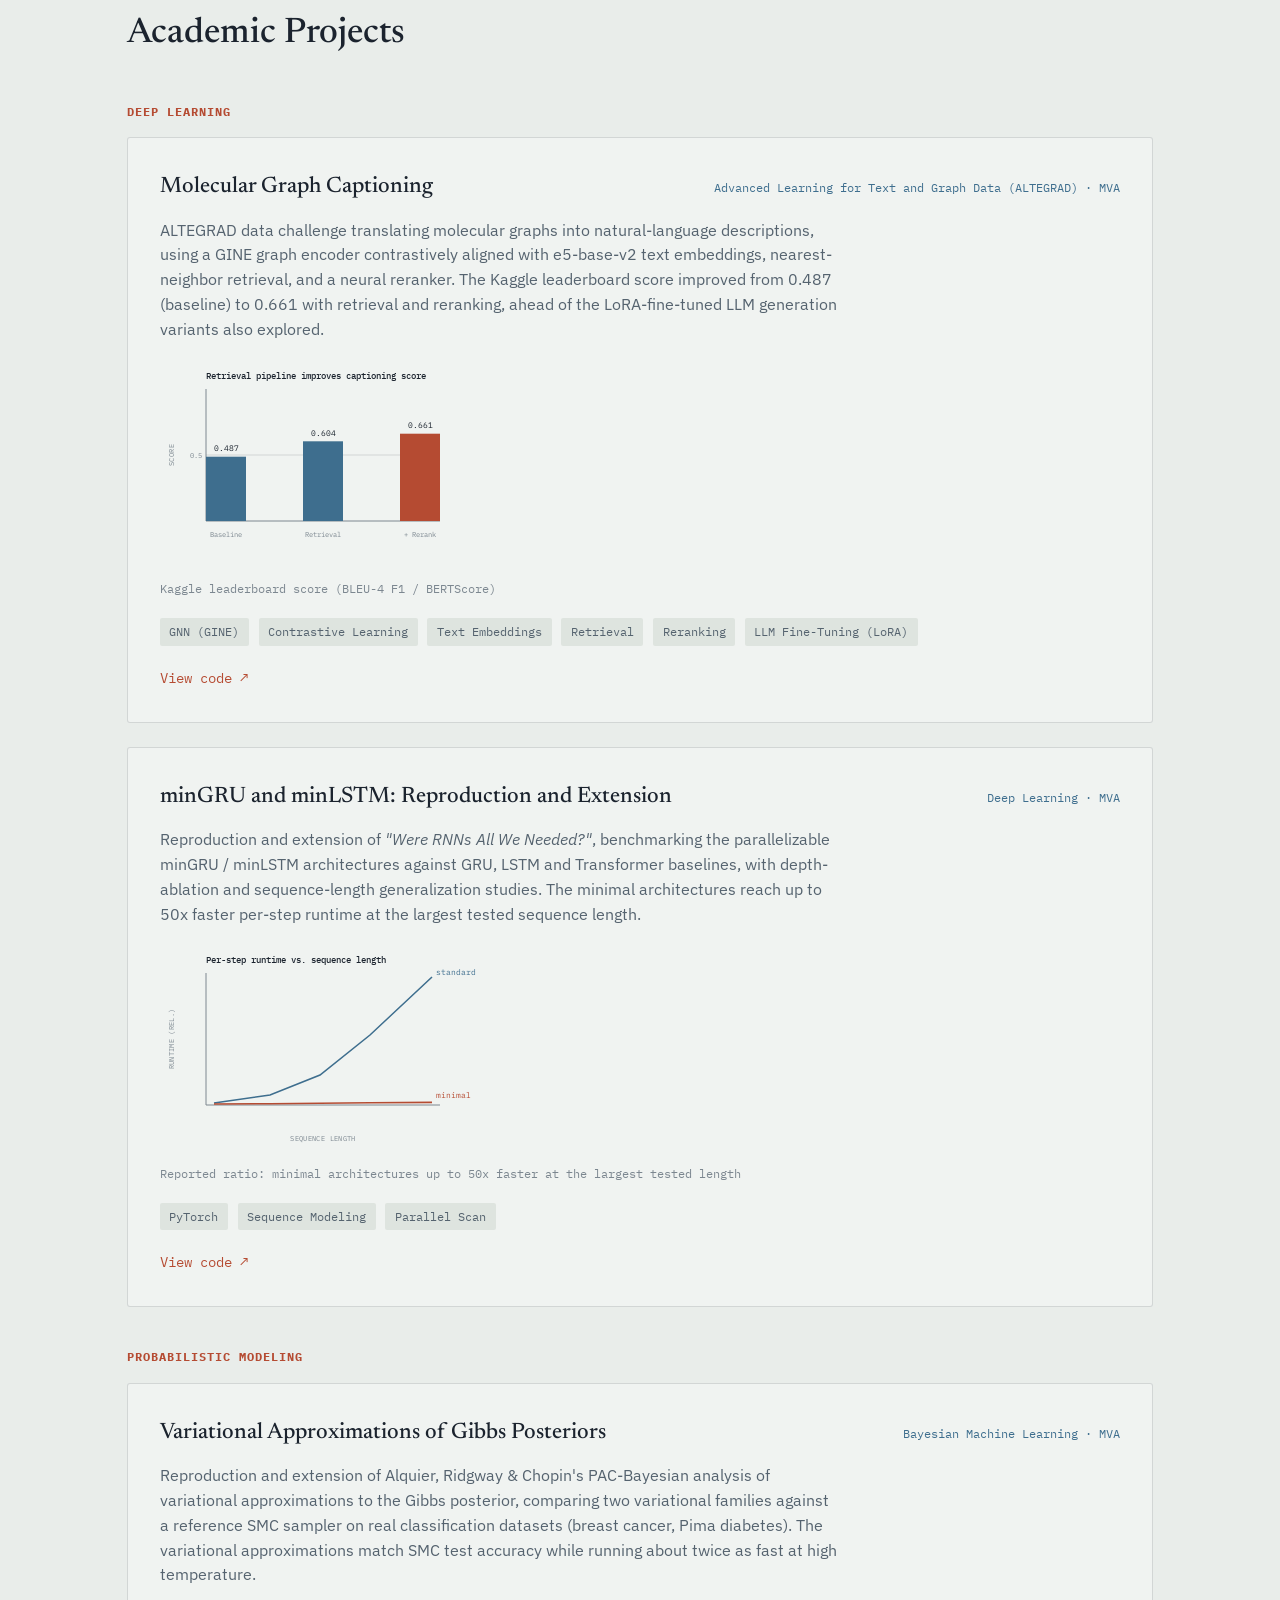
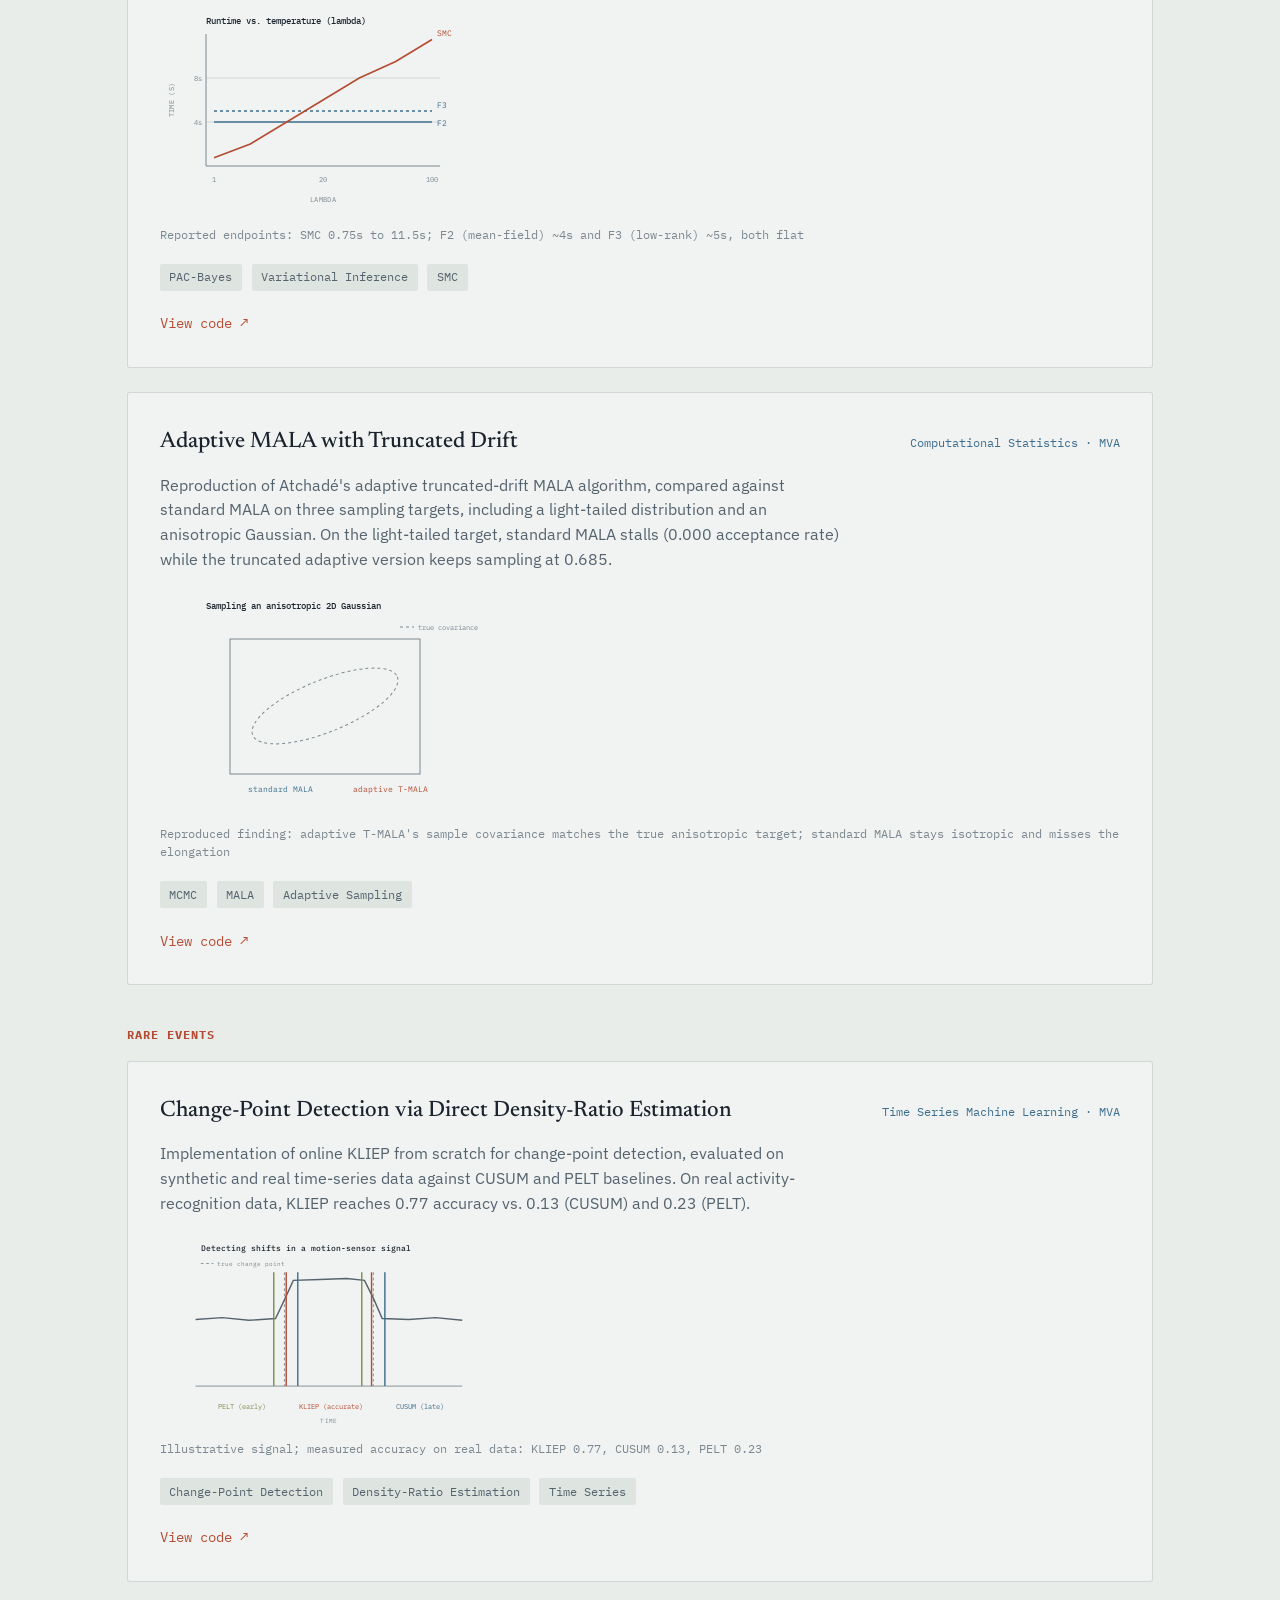
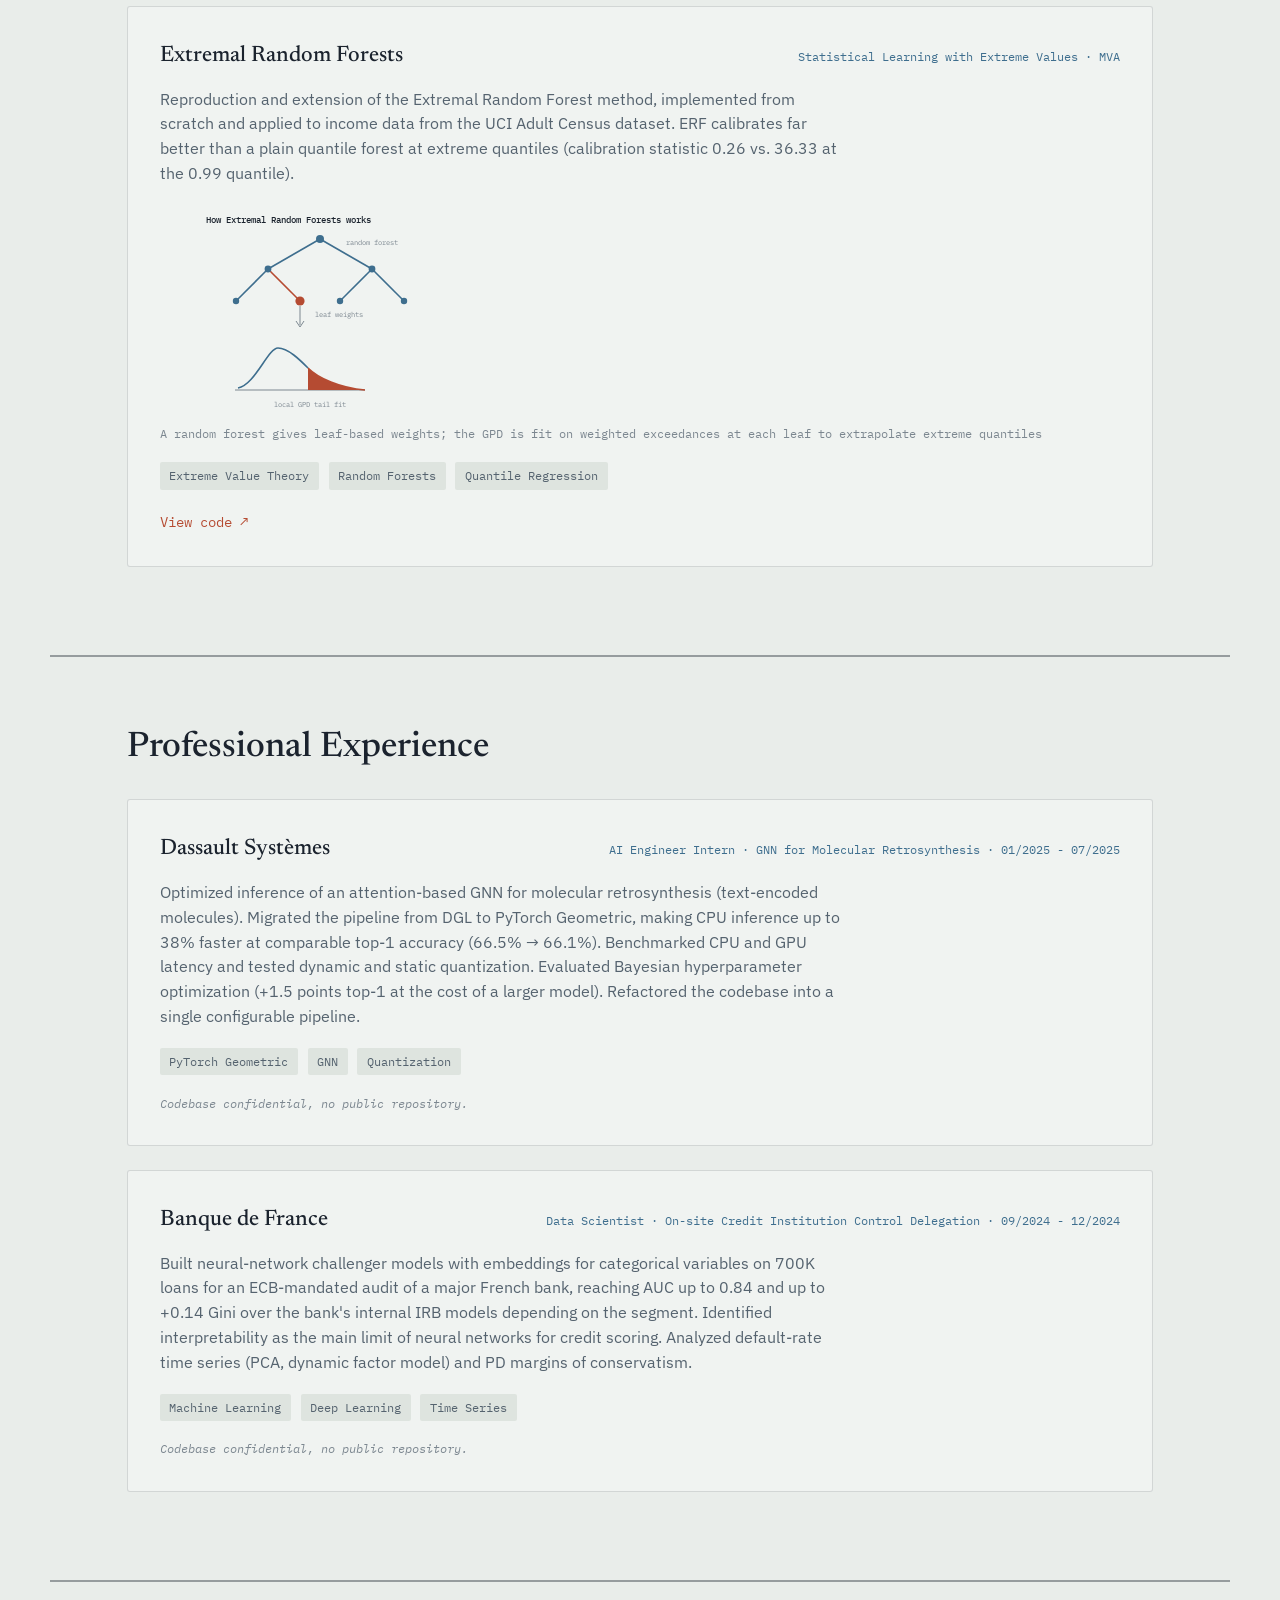
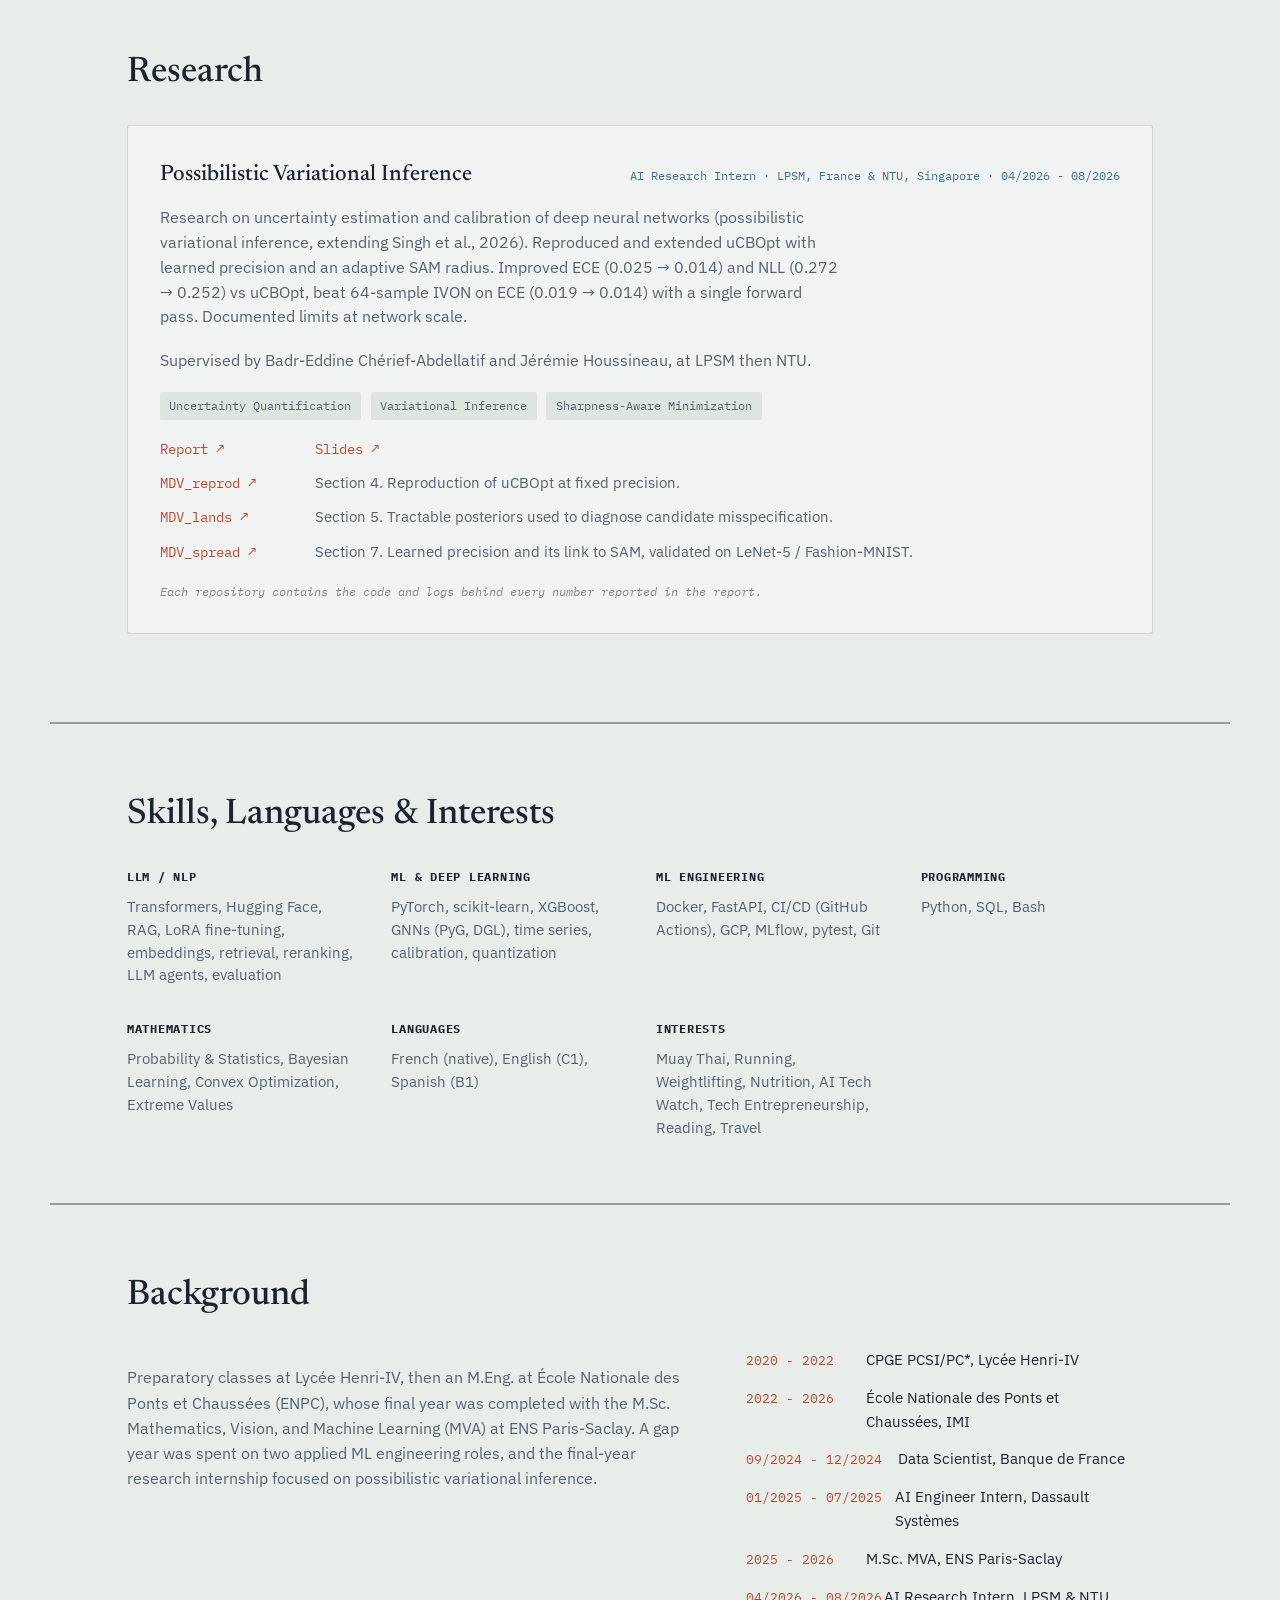
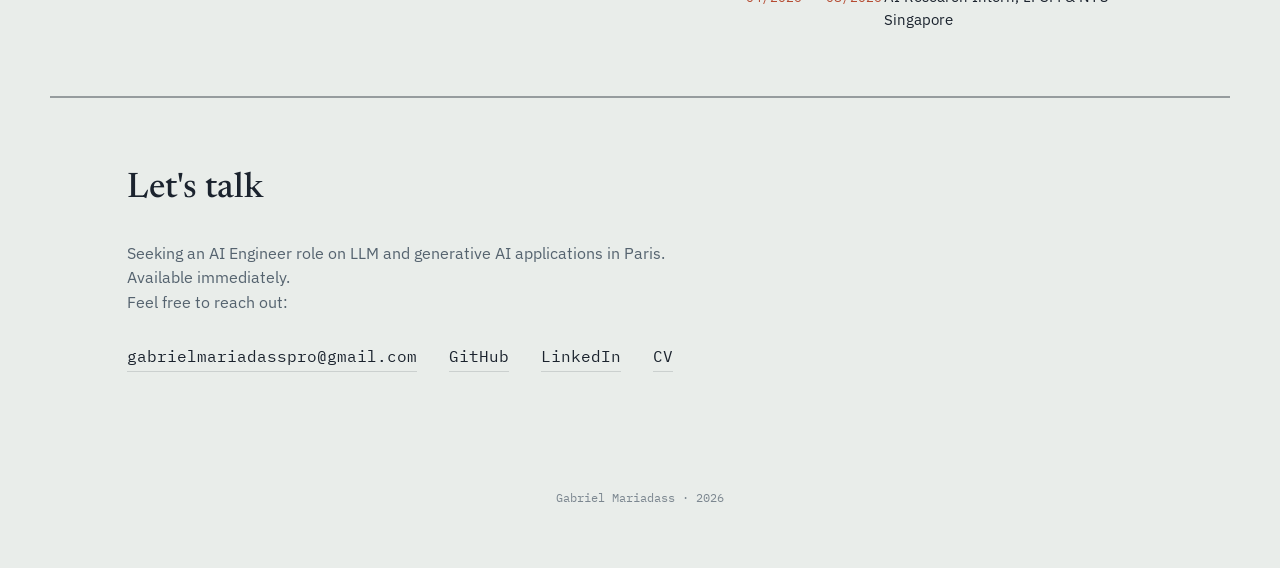
==== commit 54343a2e: "Align site with final CV and LinkedIn (AI Engineer, LLM and generative AI) Co-Authored-By: Claude So" ====
--- a/index.html
+++ b/index.html
@@ -4,7 +4,7 @@
 <meta charset="UTF-8">
 <meta name="viewport" content="width=device-width, initial-scale=1.0">
 <title>Gabriel Mariadass · Portfolio</title>
-<meta name="description" content="Gabriel Mariadass · ML/AI Engineer, M.Sc. in Mathematics, Vision, and Machine Learning (MVA), research in possibilistic variational inference and applied ML engineering.">
+<meta name="description" content="Gabriel Mariadass · AI Engineer on LLM and generative AI applications, M.Sc. in Mathematics, Vision, and Machine Learning (MVA), with RAG and LLM agent projects and research in uncertainty estimation.">
 <link rel="preconnect" href="https://fonts.googleapis.com">
 <link rel="preconnect" href="https://fonts.gstatic.com" crossorigin>
 <link href="https://fonts.googleapis.com/css2?family=Newsreader:ital,opsz,wght@0,6..72,400;0,6..72,500;0,6..72,600;1,6..72,400&family=IBM+Plex+Sans:wght@400;500;600&family=IBM+Plex+Mono:wght@400;500&display=swap" rel="stylesheet">
@@ -17,12 +17,12 @@
 <nav class="nav">
   <a href="#top" class="nav-mark">G.M.</a>
   <div class="nav-links">
-    <a href="#about">Background</a>
-    <a href="#personal-projects">Personal</a>
+    <a href="#personal-projects">Personal Projects</a>
+    <a href="#projects">Academic Projects</a>
     <a href="#experience">Experience</a>
-    <a href="#projects">Projects</a>
     <a href="#research">Research</a>
     <a href="#skills">Skills</a>
+    <a href="#about">Background</a>
     <a href="#contact">Contact</a>
     <a href="CV.pdf" target="_blank" rel="noopener">CV</a>
   </div>
@@ -36,9 +36,10 @@
       <h1>Gabriel Mariadass</h1>
       <p class="hero-sub">
         M.Sc. MVA at ENS Paris-Saclay and M.Eng. at École Nationale des Ponts et Chaussées, with
-        applied ML experience at Dassault Systèmes and Banque de France and research in
-        uncertainty-aware ML at LPSM Paris and NTU Singapore. Seeking an ML/AI Engineering role in
-        Paris. Available immediately.
+        applied ML experience at Dassault Systèmes and Banque de France, ML research at LPSM and
+        NTU, and portfolio projects such as a RAG system with hybrid retrieval, reranking, LoRA and
+        an agent. Seeking an AI Engineer role on LLM and generative AI applications in Paris.
+        Available immediately.
       </p>
       <div class="hero-cta">
         <a href="CV.pdf" class="btn-primary" target="_blank" rel="noopener">View CV ↗</a>
@@ -47,48 +48,33 @@
     </div>
   </section>
 
-  <!-- ABOUT -->
-  <section id="about" class="about">
-    <h2 class="section-title">Background</h2>
-    <div class="about-grid">
-      <p class="about-text">
-        Preparatory classes at Lycée Henri-IV, then an M.Eng. at École Nationale des Ponts et
-        Chaussées (ENPC), whose final year was completed with the M.Sc. Mathematics, Vision, and
-        Machine Learning (MVA) at ENS Paris-Saclay. A gap year was spent on two applied ML
-        engineering roles, and the final-year research internship focused on possibilistic
-        variational inference.
-      </p>
-      <ol class="timeline">
-        <li><span class="t-year">2020 - 2022</span><span class="t-label">CPGE PCSI/PC*, Lycée Henri-IV</span></li>
-        <li><span class="t-year">2022 - 2026</span><span class="t-label">École Nationale des Ponts et Chaussées,&nbsp;IMI</span></li>
-        <li><span class="t-year">09/2024 - 12/2024</span><span class="t-label">Data Scientist, Banque de France</span></li>
-        <li><span class="t-year">01/2025 - 07/2025</span><span class="t-label">ML Engineer, Dassault Systèmes</span></li>
-        <li><span class="t-year">2025 - 2026</span><span class="t-label">M.Sc. MVA, ENS Paris-Saclay</span></li>
-        <li><span class="t-year">04/2026 - 08/2026</span><span class="t-label">Research, LPSM &amp; NTU Singapore</span></li>
-      </ol>
-    </div>
-  </section>
-
   <!-- PERSONAL PROJECTS -->
   <section id="personal-projects" class="work">
     <h2 class="section-title">Personal Projects</h2>
 
     <article class="card">
       <div class="card-head">
-        <h3>reg-rag</h3>
+        <h3>reg-rag: RAG and LLM Agent for Regulatory Compliance</h3>
         <span class="card-tag">RAG &amp; Evaluation · Personal project · 11/2026</span>
       </div>
       <p class="card-desc">
-        Evaluated RAG for compliance questions on DORA, NIS2 and the ANSSI approval guide. On 249
-        LLM-generated questions, hybrid retrieval with a cross-encoder reranker beats dense
-        retrieval on recall@5 (0.988 vs 0.916) and MRR (0.917 vs 0.779), with bootstrap confidence
-        intervals. A LoRA query rewriter brought no gain, reported as a null result.
+        RAG system on DORA, NIS2 and the ANSSI approval guide, combining hybrid retrieval, a
+        cross-encoder reranker, a LoRA fine-tuned query rewriter and a search agent, evaluated on
+        249 questions. Hybrid retrieval with reranking beats dense retrieval on recall@5 (0.988 vs
+        0.916) and MRR (0.917 vs 0.779), with bootstrap confidence intervals. The search agent
+        (search, get_article and compare tools, up to 5 steps) reaches 94% evidence coverage vs 81%
+        for single-pass retrieval on 8 scenarios, not statistically significant. The LoRA query
+        rewriter (178 synthetic pairs) matched but did not improve retrieval (recall@5 0.984 vs
+        0.988), and is reported as a null result.
       </p>
       <div class="card-meta">
         <span class="chip">RAG</span>
         <span class="chip">Hybrid Retrieval</span>
         <span class="chip">Reranking</span>
-        <span class="chip">LoRA</span>
+        <span class="chip">LoRA Fine-Tuning</span>
+        <span class="chip">LLM Agents</span>
+        <span class="chip">Hugging Face</span>
+        <span class="chip">Evaluation</span>
       </div>
       <a href="https://github.com/mariadass-gabriel/reg-rag" class="card-link" target="_blank" rel="noopener">View code ↗</a>
     </article>
@@ -113,49 +99,6 @@
       <!-- DEMO-LINK START: delete from here to DEMO-LINK END, plus the files demo.html and demo.js, once the demo is shut down (planned around 2027-01-10) -->
       <a href="demo.html" class="card-link" target="_blank" rel="noopener">View demo ↗</a>
       <!-- DEMO-LINK END -->
-    </article>
-  </section>
-
-  <!-- EXPERIENCE -->
-  <section id="experience" class="work">
-    <h2 class="section-title">Professional Experience</h2>
-
-    <article class="card">
-      <div class="card-head">
-        <h3>Dassault Systèmes</h3>
-        <span class="card-tag">ML Engineer · GNN for Molecular Retrosynthesis · 01/2025 - 07/2025</span>
-      </div>
-      <p class="card-desc">
-        Migrated a GNN retrosynthesis pipeline from DGL to PyTorch Geometric, making inference up to
-        38% faster at comparable top-1 accuracy (66.5% → 66.1%). Evaluated Bayesian hyperparameter
-        optimization (+1.5 points top-1) and rejected it for a 2.8x larger model. Tested dynamic and
-        static quantization and refactored the codebase into a single configurable pipeline.
-      </p>
-      <div class="card-meta">
-        <span class="chip">PyTorch Geometric</span>
-        <span class="chip">GNN</span>
-        <span class="chip">Quantization</span>
-      </div>
-      <p class="card-note">Codebase confidential, no public repository.</p>
-    </article>
-
-    <article class="card">
-      <div class="card-head">
-        <h3>Banque de France</h3>
-        <span class="card-tag">Data Scientist · On-site Credit Institution Control Delegation · 09/2024 - 12/2024</span>
-      </div>
-      <p class="card-desc">
-        On-site credit institution control delegation for a live ECB-mandated audit of a major
-        French bank. Built neural-network challenger models on 700K loans, reaching AUC 0.84 and
-        +0.14 Gini over the bank's internal IRB models, and analyzed default-rate time series (PCA,
-        dynamic factor model) and PD margins of conservatism.
-      </p>
-      <div class="card-meta">
-        <span class="chip">Machine Learning</span>
-        <span class="chip">Time Series</span>
-        <span class="chip">Regression Analysis</span>
-      </div>
-      <p class="card-note">Codebase confidential, no public repository.</p>
     </article>
   </section>
 
@@ -255,6 +198,54 @@
 
     <div class="project-category">
       <h3 class="category-title">Probabilistic Modeling</h3>
+
+      <article class="card">
+        <div class="card-head">
+          <h3>Variational Approximations of Gibbs Posteriors</h3>
+          <span class="card-tag">Bayesian Machine Learning · MVA</span>
+        </div>
+        <p class="card-desc">
+          Reproduction and extension of Alquier, Ridgway &amp; Chopin's PAC-Bayesian analysis
+          of variational approximations to the Gibbs posterior, comparing two variational
+          families against a reference SMC sampler on real classification datasets (breast
+          cancer, Pima diabetes). The variational approximations match SMC test accuracy while
+          running about twice as fast at high temperature.
+        </p>
+        <div class="card-figure">
+          <svg class="fig-plot" viewBox="0 0 320 210" xmlns="http://www.w3.org/2000/svg" role="img" aria-label="Line chart of computation time versus lambda: SMC rises steeply while the F2 mean-field and F3 low-rank variational families each stay flat">
+            <text x="46" y="18" class="fig-title">Runtime vs. temperature (lambda)</text>
+
+            <line x1="46" y1="116" x2="280" y2="116" class="fig-grid"/>
+            <line x1="46" y1="72" x2="280" y2="72" class="fig-grid"/>
+            <text x="42" y="119" text-anchor="end" class="fig-label">4s</text>
+            <text x="42" y="75" text-anchor="end" class="fig-label">8s</text>
+
+            <line x1="46" y1="28" x2="46" y2="160" class="fig-axis"/>
+            <line x1="46" y1="160" x2="280" y2="160" class="fig-axis"/>
+
+            <path d="M54,116 L272,116" class="fig-line slate fig-draw" pathLength="1"/>
+            <path d="M54,105 L272,105" class="fig-line slate fig-dash fig-fade"/>
+            <path d="M54,151.75 L90.3,138 L126.7,116 L163,94 L199.3,72 L235.7,55.5 L272,33.5" class="fig-line rust fig-draw" pathLength="1" style="animation-delay:0.25s"/>
+
+            <text x="277" y="30" class="fig-value rust">SMC</text>
+            <text x="277" y="102" class="fig-value slate">F3</text>
+            <text x="277" y="120" class="fig-value slate">F2</text>
+
+            <text x="54" y="176" text-anchor="middle" class="fig-label">1</text>
+            <text x="163" y="176" text-anchor="middle" class="fig-label">20</text>
+            <text x="272" y="176" text-anchor="middle" class="fig-label">100</text>
+            <text x="163" y="196" text-anchor="middle" class="fig-axis-title">lambda</text>
+            <text x="14" y="94" text-anchor="middle" class="fig-axis-title" transform="rotate(-90 14 94)">Time (s)</text>
+          </svg>
+          <p class="fig-caption">Reported endpoints: SMC 0.75s to 11.5s; F2 (mean-field) ~4s and F3 (low-rank) ~5s, both flat</p>
+        </div>
+        <div class="card-meta">
+          <span class="chip">PAC-Bayes</span>
+          <span class="chip">Variational Inference</span>
+          <span class="chip">SMC</span>
+        </div>
+        <a href="https://github.com/mariadass-gabriel/variational-gibbs-posteriors" class="card-link" target="_blank" rel="noopener">View code ↗</a>
+      </article>
 
       <article class="card">
         <div class="card-head">
@@ -325,54 +316,6 @@
         </div>
         <a href="https://github.com/mariadass-gabriel/adaptive-mala-truncated-drift" class="card-link" target="_blank" rel="noopener">View code ↗</a>
       </article>
-
-      <article class="card">
-        <div class="card-head">
-          <h3>Variational Approximations of Gibbs Posteriors</h3>
-          <span class="card-tag">Bayesian Machine Learning · MVA</span>
-        </div>
-        <p class="card-desc">
-          Reproduction and extension of Alquier, Ridgway &amp; Chopin's PAC-Bayesian analysis
-          of variational approximations to the Gibbs posterior, comparing two variational
-          families against a reference SMC sampler on real classification datasets (breast
-          cancer, Pima diabetes). The variational approximations match SMC test accuracy while
-          running about twice as fast at high temperature.
-        </p>
-        <div class="card-figure">
-          <svg class="fig-plot" viewBox="0 0 320 210" xmlns="http://www.w3.org/2000/svg" role="img" aria-label="Line chart of computation time versus lambda: SMC rises steeply while the F2 mean-field and F3 low-rank variational families each stay flat">
-            <text x="46" y="18" class="fig-title">Runtime vs. temperature (lambda)</text>
-
-            <line x1="46" y1="116" x2="280" y2="116" class="fig-grid"/>
-            <line x1="46" y1="72" x2="280" y2="72" class="fig-grid"/>
-            <text x="42" y="119" text-anchor="end" class="fig-label">4s</text>
-            <text x="42" y="75" text-anchor="end" class="fig-label">8s</text>
-
-            <line x1="46" y1="28" x2="46" y2="160" class="fig-axis"/>
-            <line x1="46" y1="160" x2="280" y2="160" class="fig-axis"/>
-
-            <path d="M54,116 L272,116" class="fig-line slate fig-draw" pathLength="1"/>
-            <path d="M54,105 L272,105" class="fig-line slate fig-dash fig-fade"/>
-            <path d="M54,151.75 L90.3,138 L126.7,116 L163,94 L199.3,72 L235.7,55.5 L272,33.5" class="fig-line rust fig-draw" pathLength="1" style="animation-delay:0.25s"/>
-
-            <text x="277" y="30" class="fig-value rust">SMC</text>
-            <text x="277" y="102" class="fig-value slate">F3</text>
-            <text x="277" y="120" class="fig-value slate">F2</text>
-
-            <text x="54" y="176" text-anchor="middle" class="fig-label">1</text>
-            <text x="163" y="176" text-anchor="middle" class="fig-label">20</text>
-            <text x="272" y="176" text-anchor="middle" class="fig-label">100</text>
-            <text x="163" y="196" text-anchor="middle" class="fig-axis-title">lambda</text>
-            <text x="14" y="94" text-anchor="middle" class="fig-axis-title" transform="rotate(-90 14 94)">Time (s)</text>
-          </svg>
-          <p class="fig-caption">Reported endpoints: SMC 0.75s to 11.5s; F2 (mean-field) ~4s and F3 (low-rank) ~5s, both flat</p>
-        </div>
-        <div class="card-meta">
-          <span class="chip">PAC-Bayes</span>
-          <span class="chip">Variational Inference</span>
-          <span class="chip">SMC</span>
-        </div>
-        <a href="https://github.com/mariadass-gabriel/variational-gibbs-posteriors" class="card-link" target="_blank" rel="noopener">View code ↗</a>
-      </article>
     </div>
 
     <div class="project-category">
@@ -482,6 +425,52 @@
     </div>
   </section>
 
+  <!-- EXPERIENCE -->
+  <section id="experience" class="work">
+    <h2 class="section-title">Professional Experience</h2>
+
+    <article class="card">
+      <div class="card-head">
+        <h3>Dassault Systèmes</h3>
+        <span class="card-tag">AI Engineer Intern · GNN for Molecular Retrosynthesis · 01/2025 - 07/2025</span>
+      </div>
+      <p class="card-desc">
+        Optimized inference of an attention-based GNN for molecular retrosynthesis (text-encoded
+        molecules). Migrated the pipeline from DGL to PyTorch Geometric, making CPU inference up to
+        38% faster at comparable top-1 accuracy (66.5% → 66.1%). Benchmarked CPU and GPU latency
+        and tested dynamic and static quantization. Evaluated Bayesian hyperparameter optimization
+        (+1.5 points top-1 at the cost of a larger model). Refactored the codebase into a single
+        configurable pipeline.
+      </p>
+      <div class="card-meta">
+        <span class="chip">PyTorch Geometric</span>
+        <span class="chip">GNN</span>
+        <span class="chip">Quantization</span>
+      </div>
+      <p class="card-note">Codebase confidential, no public repository.</p>
+    </article>
+
+    <article class="card">
+      <div class="card-head">
+        <h3>Banque de France</h3>
+        <span class="card-tag">Data Scientist · On-site Credit Institution Control Delegation · 09/2024 - 12/2024</span>
+      </div>
+      <p class="card-desc">
+        Built neural-network challenger models with embeddings for categorical variables on 700K
+        loans for an ECB-mandated audit of a major French bank, reaching AUC up to 0.84 and up to
+        +0.14 Gini over the bank's internal IRB models depending on the segment. Identified
+        interpretability as the main limit of neural networks for credit scoring. Analyzed
+        default-rate time series (PCA, dynamic factor model) and PD margins of conservatism.
+      </p>
+      <div class="card-meta">
+        <span class="chip">Machine Learning</span>
+        <span class="chip">Deep Learning</span>
+        <span class="chip">Time Series</span>
+      </div>
+      <p class="card-note">Codebase confidential, no public repository.</p>
+    </article>
+  </section>
+
   <!-- RESEARCH -->
   <section id="research" class="work">
     <h2 class="section-title">Research</h2>
@@ -489,20 +478,21 @@
     <article class="card">
       <div class="card-head">
         <h3>Possibilistic Variational Inference</h3>
-        <span class="card-tag">ML Research Intern · LPSM, France &amp; NTU, Singapore · 04/2026 - 08/2026</span>
+        <span class="card-tag">AI Research Intern · LPSM, France &amp; NTU, Singapore · 04/2026 - 08/2026</span>
       </div>
       <p class="card-desc">
-        Possibilistic variational inference research, extending the maxitive Donsker-Varadhan
-        framework (Singh et al., 2026). Reproduced and extended uCBOpt with learned precision and an
-        adaptive SAM radius. Improved ECE (0.025 → 0.014) and NLL (0.272 → 0.252) vs uCBOpt, beat
-        64-sample IVON on ECE (0.019 → 0.014) in 1 pass. Documented limits at network scale.
+        Research on uncertainty estimation and calibration of deep neural networks (possibilistic
+        variational inference, extending Singh et al., 2026). Reproduced and extended uCBOpt with
+        learned precision and an adaptive SAM radius. Improved ECE (0.025 → 0.014) and NLL
+        (0.272 → 0.252) vs uCBOpt, beat 64-sample IVON on ECE (0.019 → 0.014) with a single
+        forward pass. Documented limits at network scale.
       </p>
       <p class="card-desc">
         Supervised by Badr-Eddine Chérief-Abdellatif and Jérémie Houssineau, at LPSM then NTU.
       </p>
       <div class="card-meta">
+        <span class="chip">Uncertainty Quantification</span>
         <span class="chip">Variational Inference</span>
-        <span class="chip">Possibility Theory</span>
         <span class="chip">Sharpness-Aware Minimization</span>
       </div>
       <ul class="card-resources">
@@ -532,23 +522,26 @@
     <h2 class="section-title">Skills, Languages &amp; Interests</h2>
     <div class="skills-grid">
       <div class="skill-group">
+        <h4>LLM / NLP</h4>
+        <p>Transformers, Hugging Face, RAG, LoRA fine-tuning, embeddings, retrieval, reranking,
+        LLM agents, evaluation</p>
+      </div>
+      <div class="skill-group">
+        <h4>ML &amp; Deep Learning</h4>
+        <p>PyTorch, scikit-learn, XGBoost, GNNs (PyG, DGL), time series, calibration,
+        quantization</p>
+      </div>
+      <div class="skill-group">
+        <h4>ML Engineering</h4>
+        <p>Docker, FastAPI, CI/CD (GitHub Actions), GCP, MLflow, pytest, Git</p>
+      </div>
+      <div class="skill-group">
         <h4>Programming</h4>
         <p>Python, SQL, Bash</p>
       </div>
       <div class="skill-group">
-        <h4>ML Engineering (see price-api)</h4>
-        <p>Docker, FastAPI, CI/CD (GitHub Actions), Cloud (GCP), MLflow, pytest, Git</p>
-      </div>
-      <div class="skill-group">
-        <h4>ML &amp; Deep Learning</h4>
-        <p>PyTorch, scikit-learn, XGBoost/LightGBM, NumPy, Pandas, tabular modeling, time-series
-        forecasting, Transformers/LLMs, RAG, LoRA fine-tuning, GNNs (PyG, DGL),
-        calibration/conformal prediction, Optuna, quantization</p>
-      </div>
-      <div class="skill-group">
         <h4>Mathematics</h4>
-        <p>Probability &amp; Statistics, Bayesian Learning, Convex Optimization, Possibility
-        Theory, Extreme Values</p>
+        <p>Probability &amp; Statistics, Bayesian Learning, Convex Optimization, Extreme Values</p>
       </div>
       <div class="skill-group">
         <h4>Languages</h4>
@@ -562,11 +555,33 @@
     </div>
   </section>
 
+  <!-- ABOUT -->
+  <section id="about" class="about">
+    <h2 class="section-title">Background</h2>
+    <div class="about-grid">
+      <p class="about-text">
+        Preparatory classes at Lycée Henri-IV, then an M.Eng. at École Nationale des Ponts et
+        Chaussées (ENPC), whose final year was completed with the M.Sc. Mathematics, Vision, and
+        Machine Learning (MVA) at ENS Paris-Saclay. A gap year was spent on two applied ML
+        engineering roles, and the final-year research internship focused on possibilistic
+        variational inference.
+      </p>
+      <ol class="timeline">
+        <li><span class="t-year">2020 - 2022</span><span class="t-label">CPGE PCSI/PC*, Lycée Henri-IV</span></li>
+        <li><span class="t-year">2022 - 2026</span><span class="t-label">École Nationale des Ponts et Chaussées,&nbsp;IMI</span></li>
+        <li><span class="t-year">09/2024 - 12/2024</span><span class="t-label">Data Scientist, Banque de France</span></li>
+        <li><span class="t-year">01/2025 - 07/2025</span><span class="t-label">AI Engineer Intern, Dassault Systèmes</span></li>
+        <li><span class="t-year">2025 - 2026</span><span class="t-label">M.Sc. MVA, ENS Paris-Saclay</span></li>
+        <li><span class="t-year">04/2026 - 08/2026</span><span class="t-label">AI Research Intern, LPSM &amp; NTU Singapore</span></li>
+      </ol>
+    </div>
+  </section>
+
   <!-- CONTACT -->
   <section id="contact" class="contact">
     <h2 class="section-title">Let's talk</h2>
     <p class="contact-text">
-      Seeking an ML/AI Engineering role in Paris. Available immediately.<br>Feel free to reach out:
+      Seeking an AI Engineer role on LLM and generative AI applications in Paris. Available immediately.<br>Feel free to reach out:
     </p>
     <div class="contact-links">
       <a href="mailto:gabrielmariadasspro@gmail.com">gabrielmariadasspro@gmail.com</a>
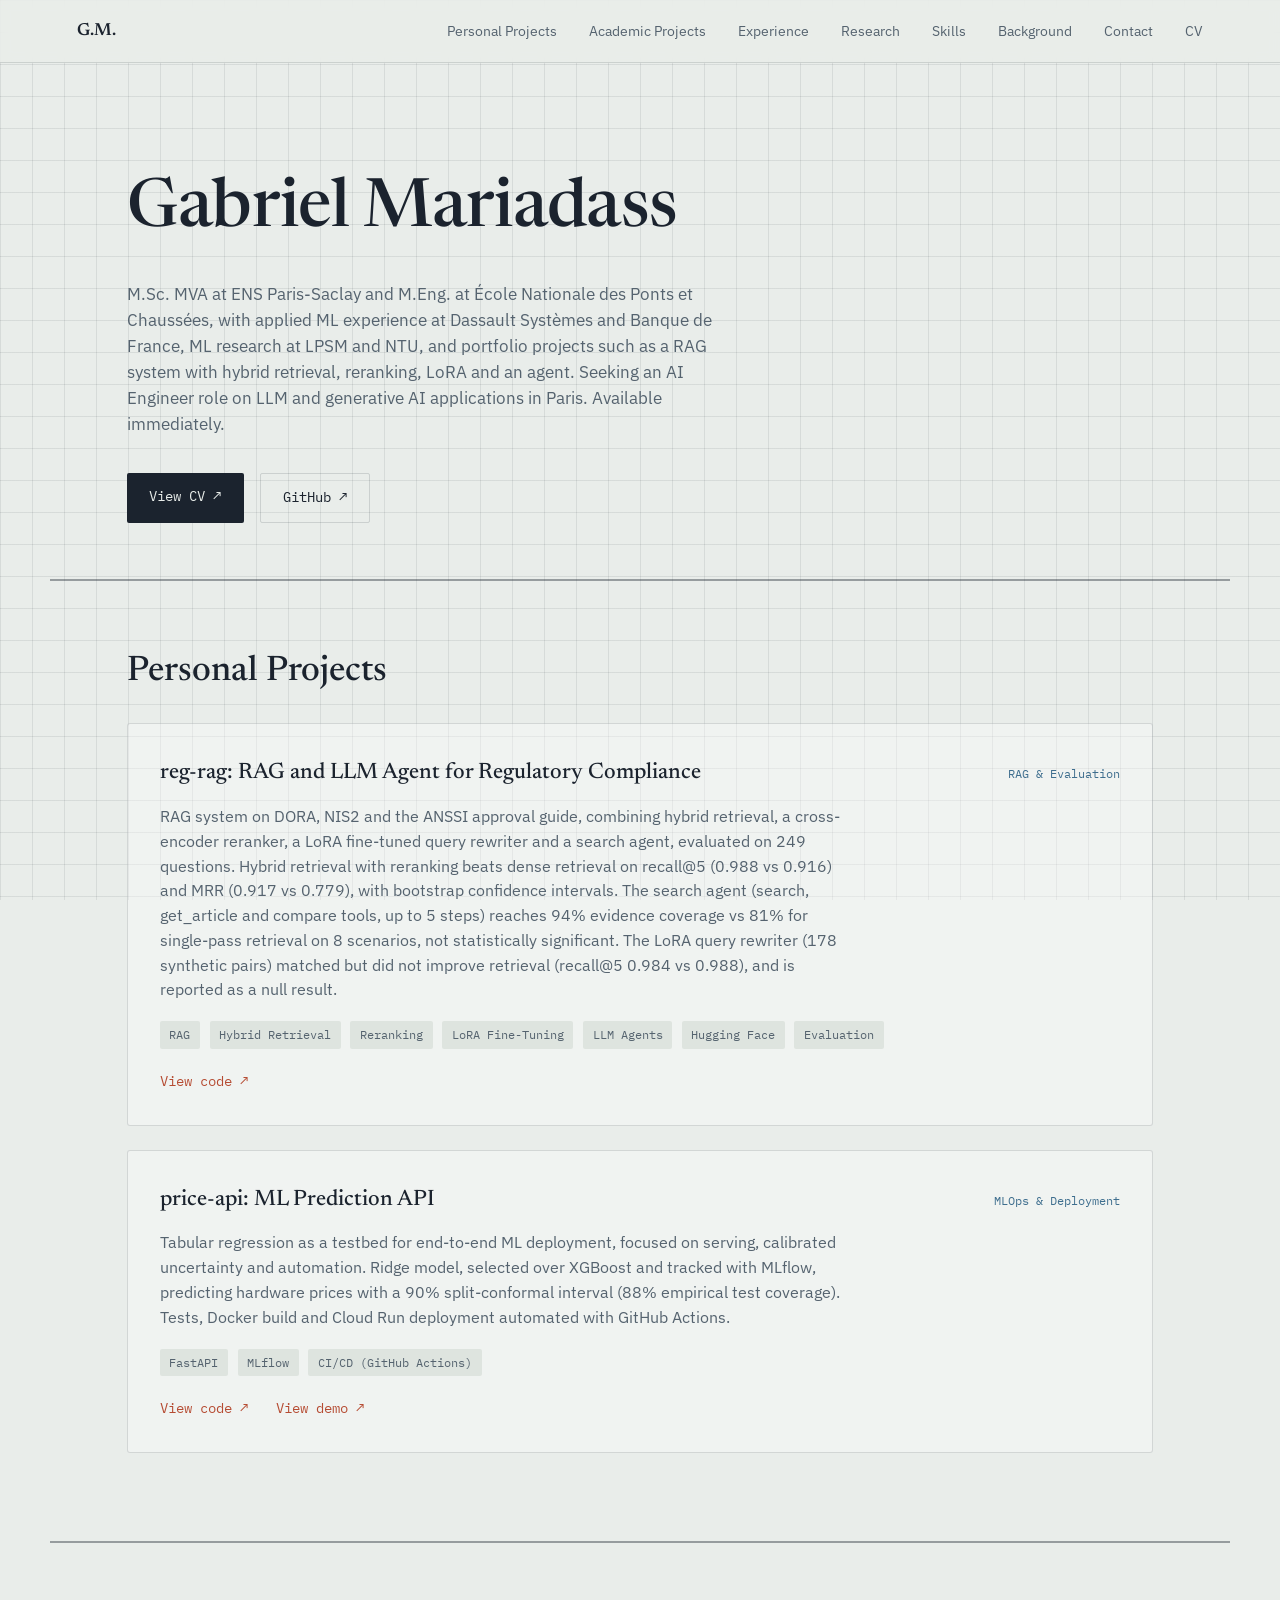
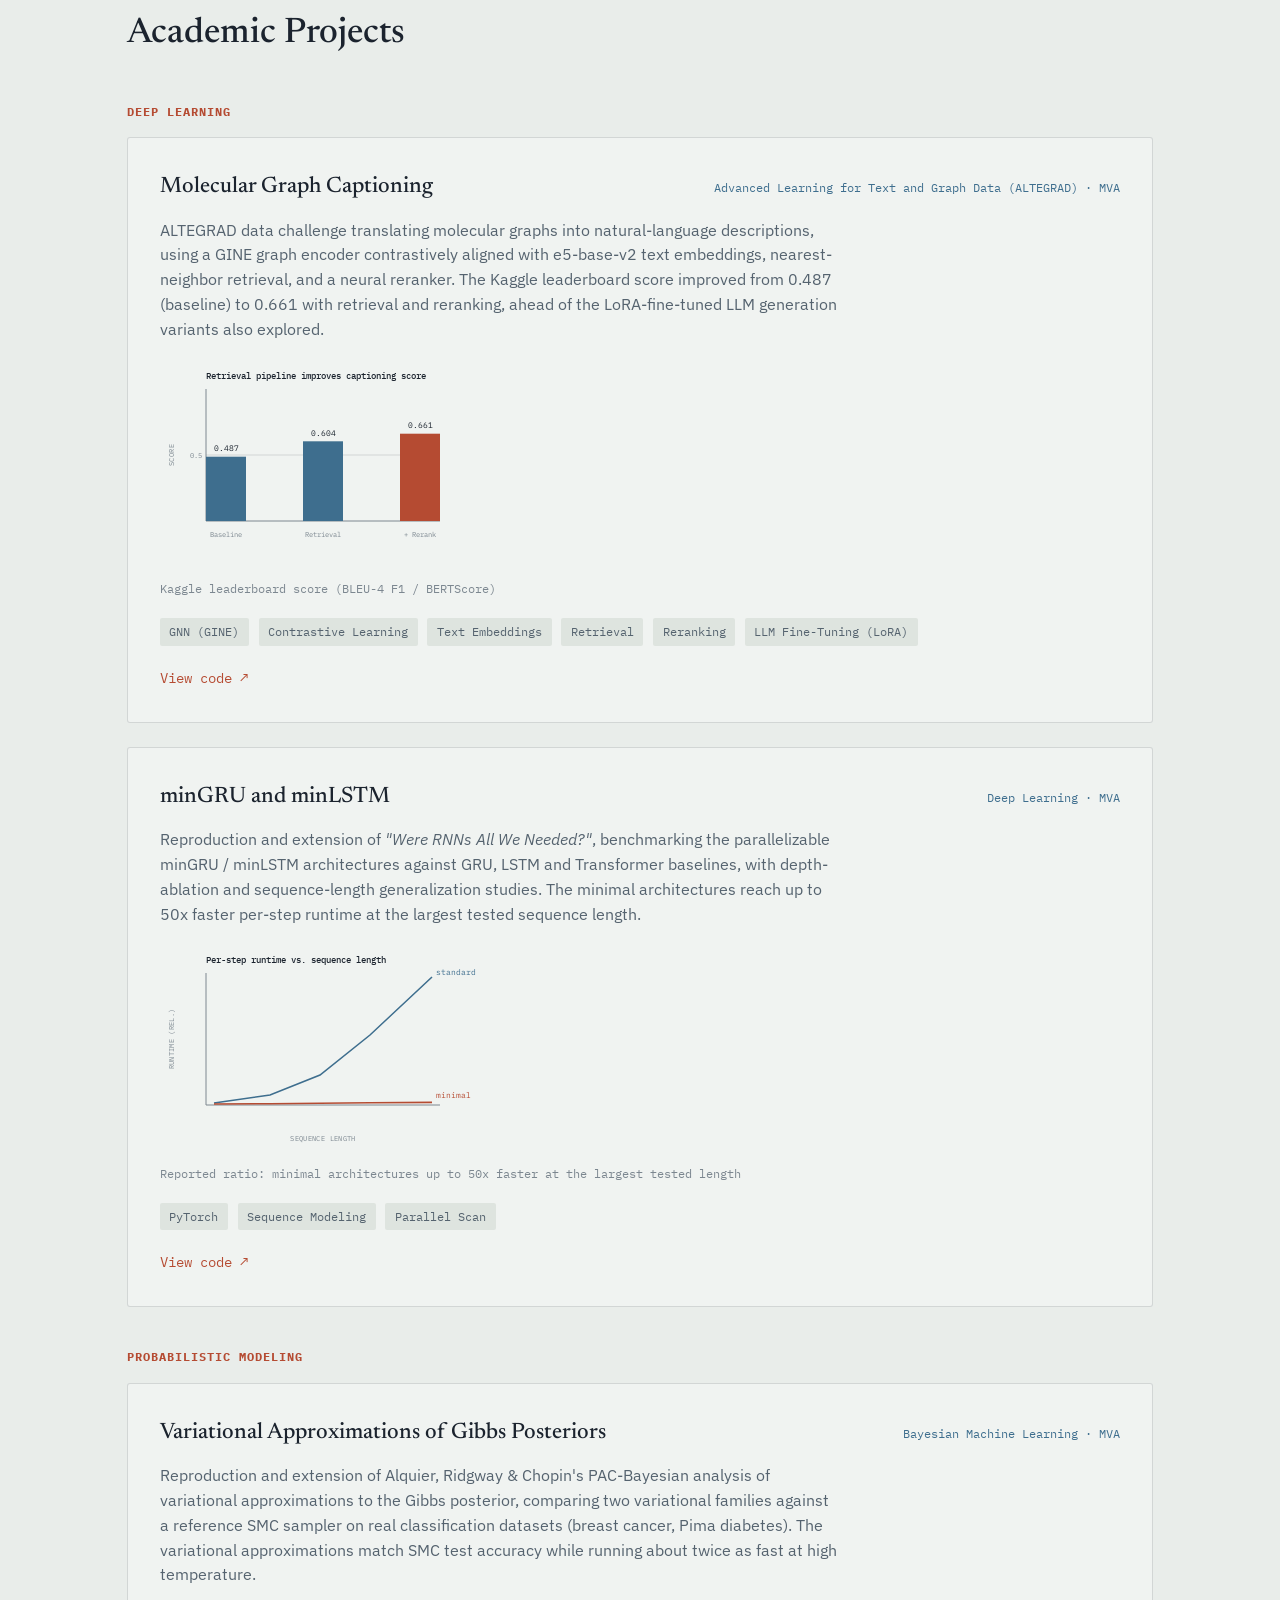
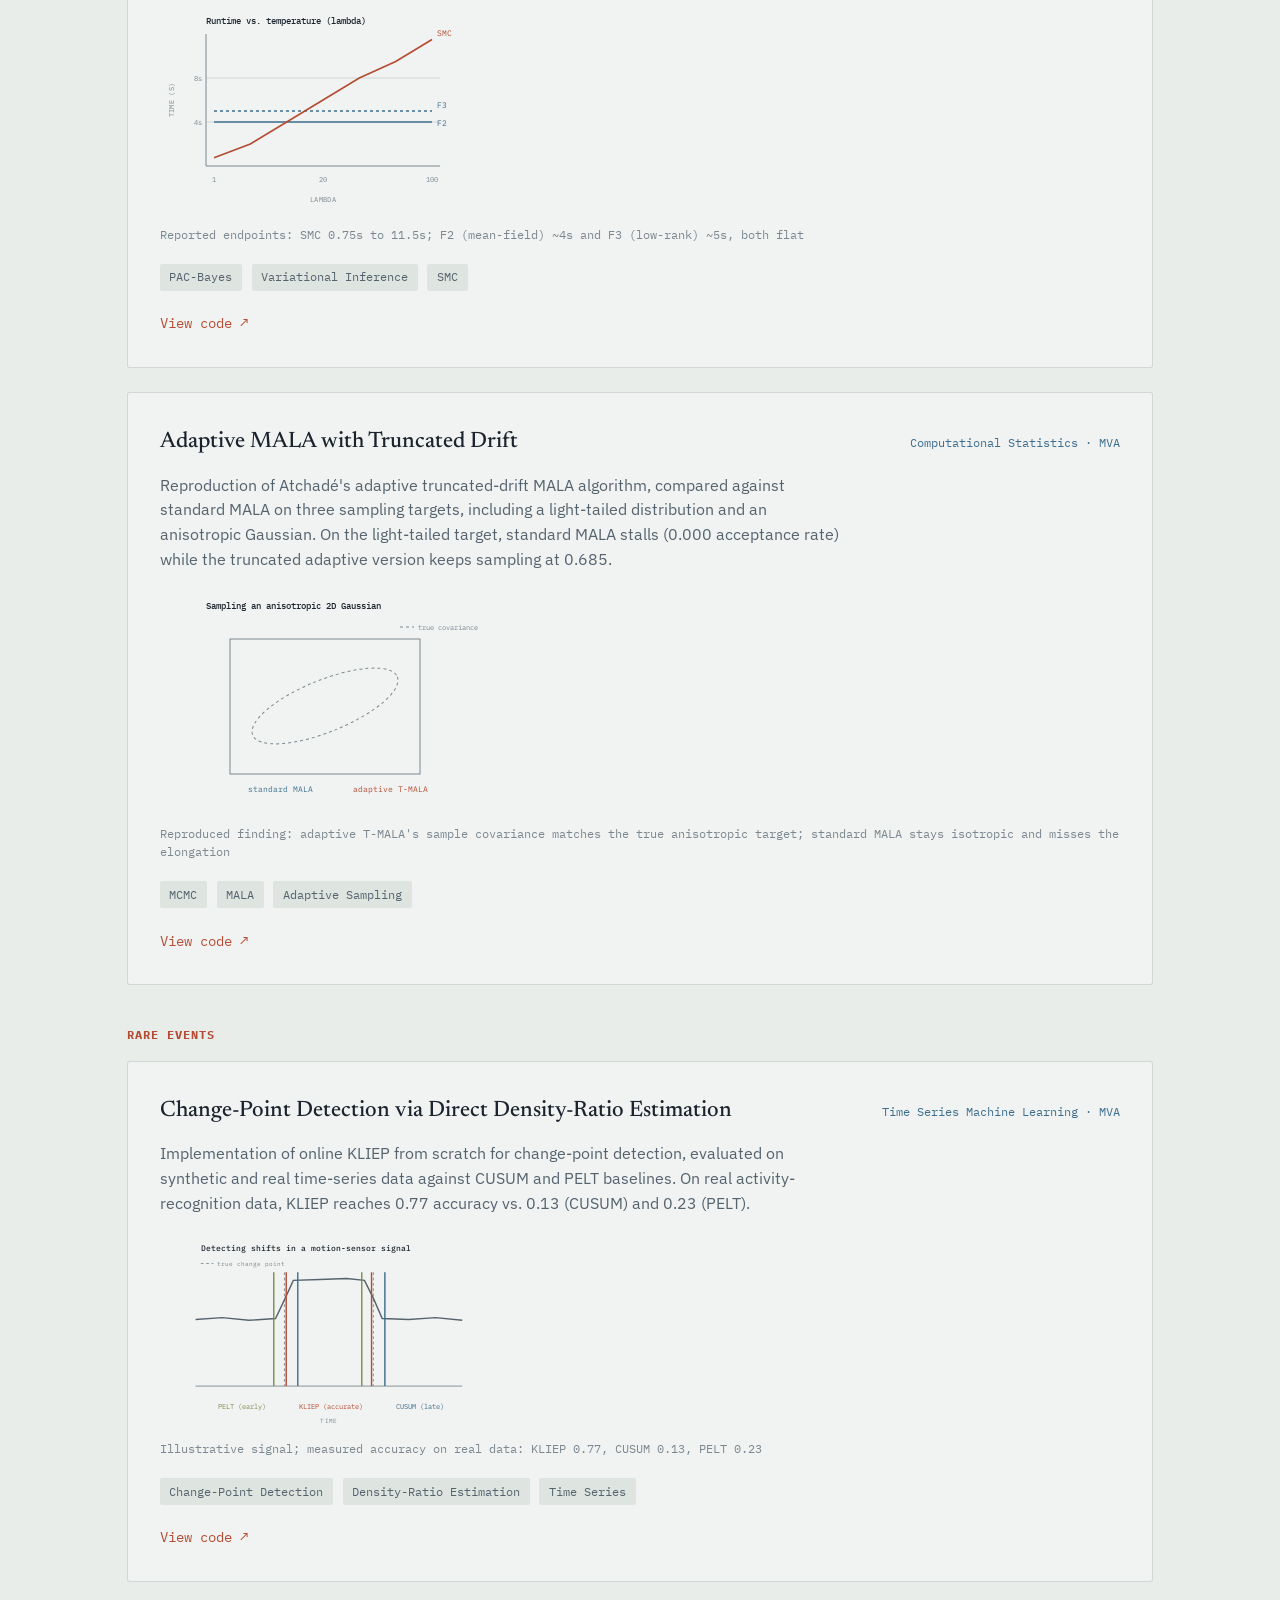
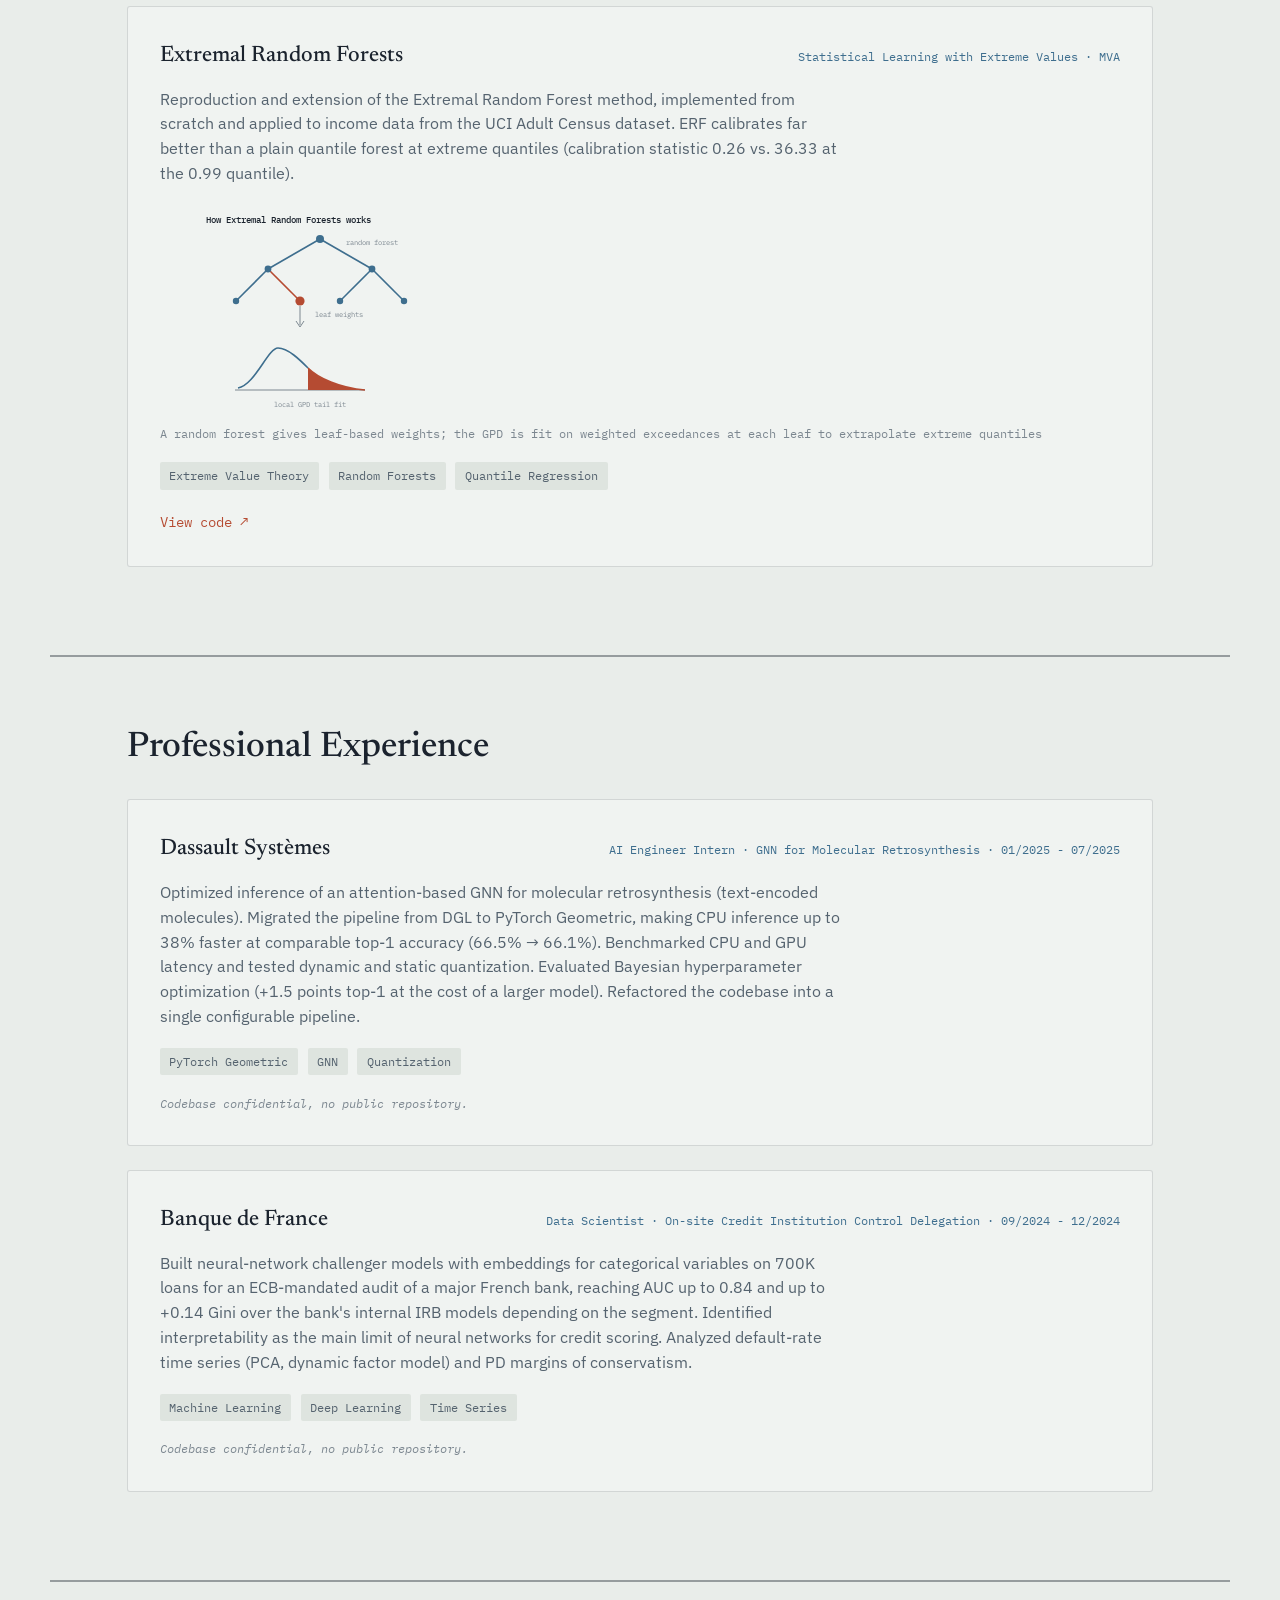
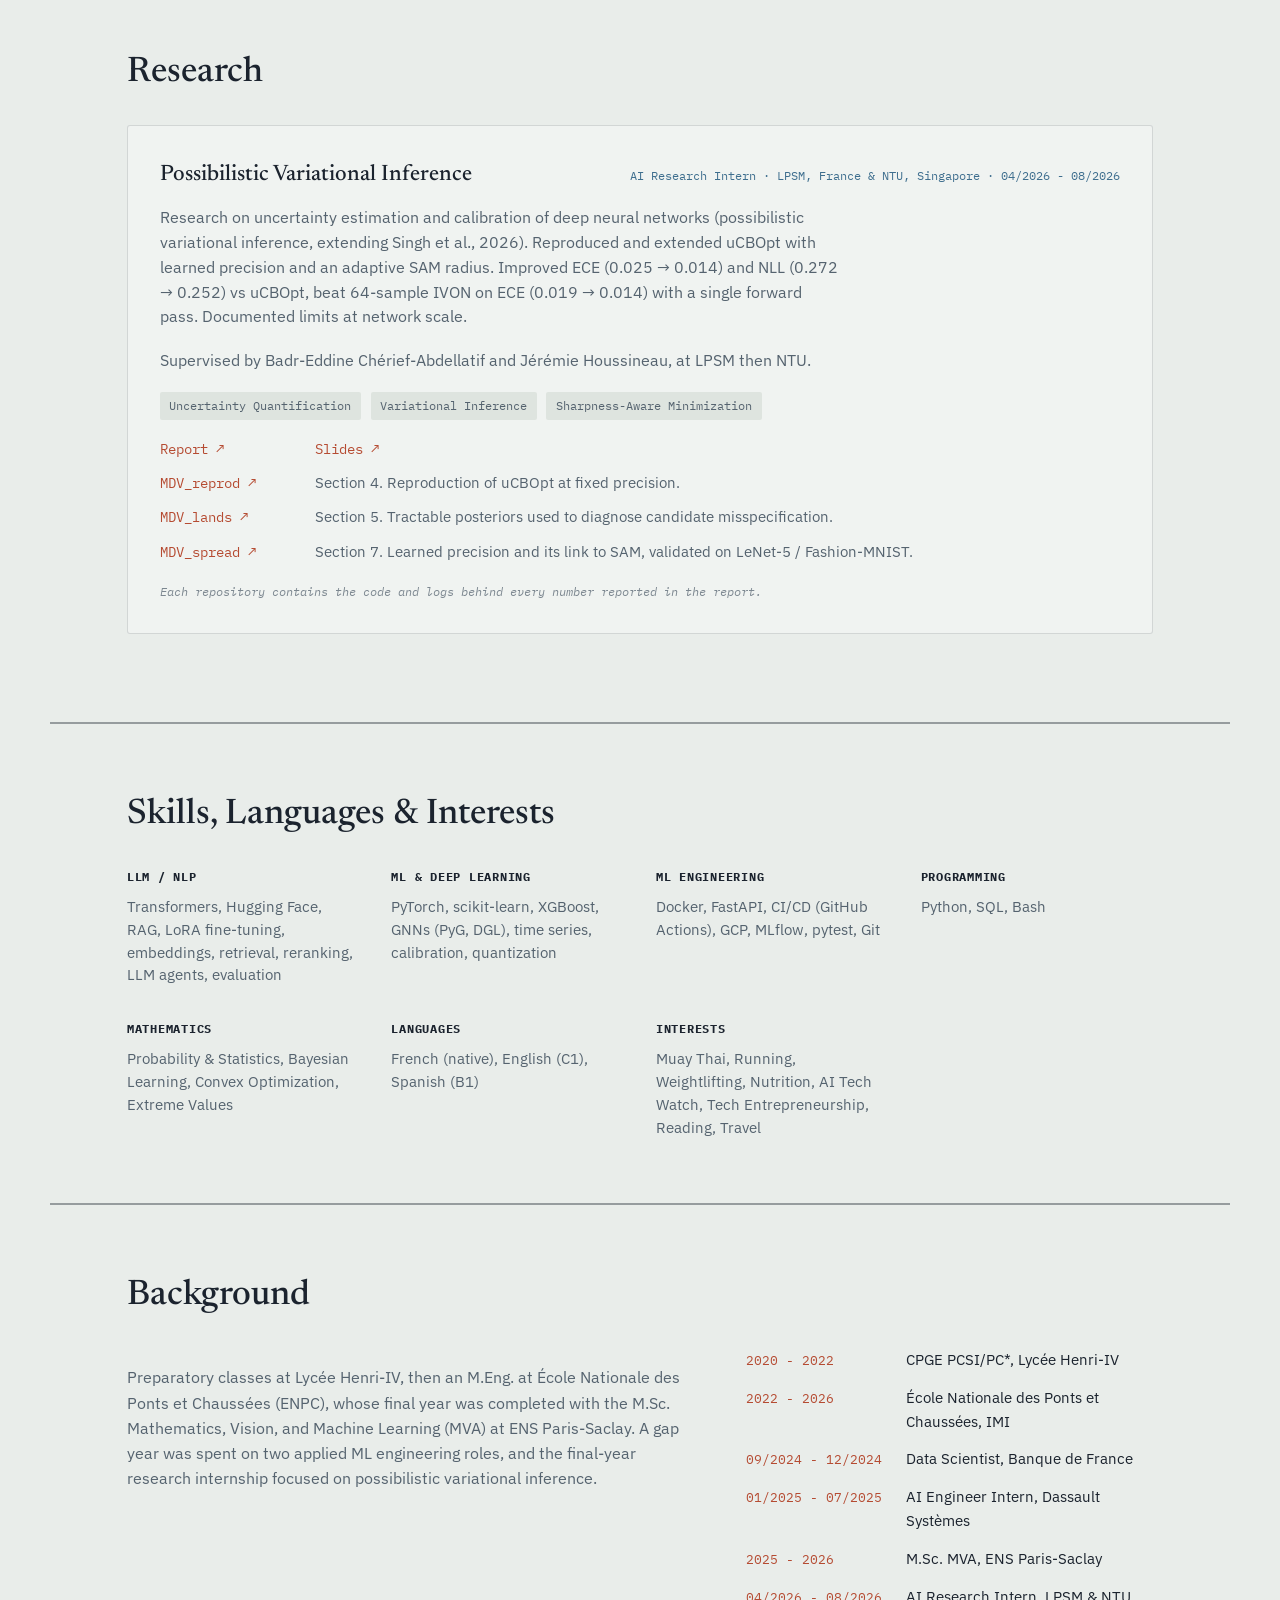
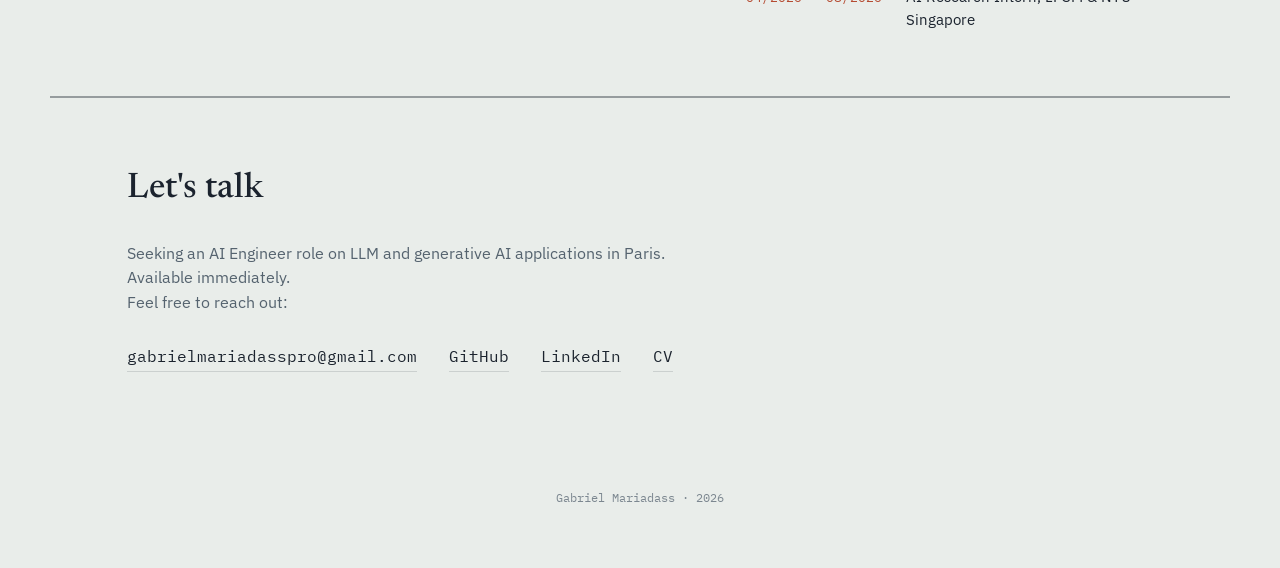
==== commit 8a28cf12: "Tidy personal project cards, minGRU title and timeline spacing Co-Authored-By: Claude Sonnet 5.5 <no" ====
--- a/index.html
+++ b/index.html
@@ -8,7 +8,7 @@
 <link rel="preconnect" href="https://fonts.googleapis.com">
 <link rel="preconnect" href="https://fonts.gstatic.com" crossorigin>
 <link href="https://fonts.googleapis.com/css2?family=Newsreader:ital,opsz,wght@0,6..72,400;0,6..72,500;0,6..72,600;1,6..72,400&family=IBM+Plex+Sans:wght@400;500;600&family=IBM+Plex+Mono:wght@400;500&display=swap" rel="stylesheet">
-<link rel="stylesheet" href="style.css?v=16">
+<link rel="stylesheet" href="style.css?v=17">
 </head>
 <body>
 
@@ -55,7 +55,7 @@
     <article class="card">
       <div class="card-head">
         <h3>reg-rag: RAG and LLM Agent for Regulatory Compliance</h3>
-        <span class="card-tag">RAG &amp; Evaluation · Personal project · 11/2026</span>
+        <span class="card-tag">RAG &amp; Evaluation</span>
       </div>
       <p class="card-desc">
         RAG system on DORA, NIS2 and the ANSSI approval guide, combining hybrid retrieval, a
@@ -81,8 +81,8 @@
 
     <article class="card">
       <div class="card-head">
-        <h3>price-api</h3>
-        <span class="card-tag">MLOps &amp; Deployment · Personal project · 10/2026</span>
+        <h3>price-api: ML Prediction API</h3>
+        <span class="card-tag">MLOps &amp; Deployment</span>
       </div>
       <p class="card-desc">
         Tabular regression as a testbed for end-to-end ML deployment, focused on serving, calibrated
@@ -159,7 +159,7 @@
 
       <article class="card">
         <div class="card-head">
-          <h3>minGRU and minLSTM: Reproduction and Extension</h3>
+          <h3>minGRU and minLSTM</h3>
           <span class="card-tag">Deep Learning · MVA</span>
         </div>
         <p class="card-desc">
--- a/style.css
+++ b/style.css
@@ -247,7 +247,7 @@
 
 .timeline { list-style: none; margin: 0; padding: 0; display: flex; flex-direction: column; gap: 0.9rem; }
 .timeline li { display: flex; gap: 1rem; align-items: baseline; font-size: 0.95rem; }
-.t-year { font-family: var(--font-mono); color: var(--rust); font-size: 0.8rem; min-width: 6.5rem; white-space: nowrap; }
+.t-year { font-family: var(--font-mono); color: var(--rust); font-size: 0.8rem; min-width: 9rem; white-space: nowrap; }
 .t-label { color: var(--ink); }
 
 /* WORK */
